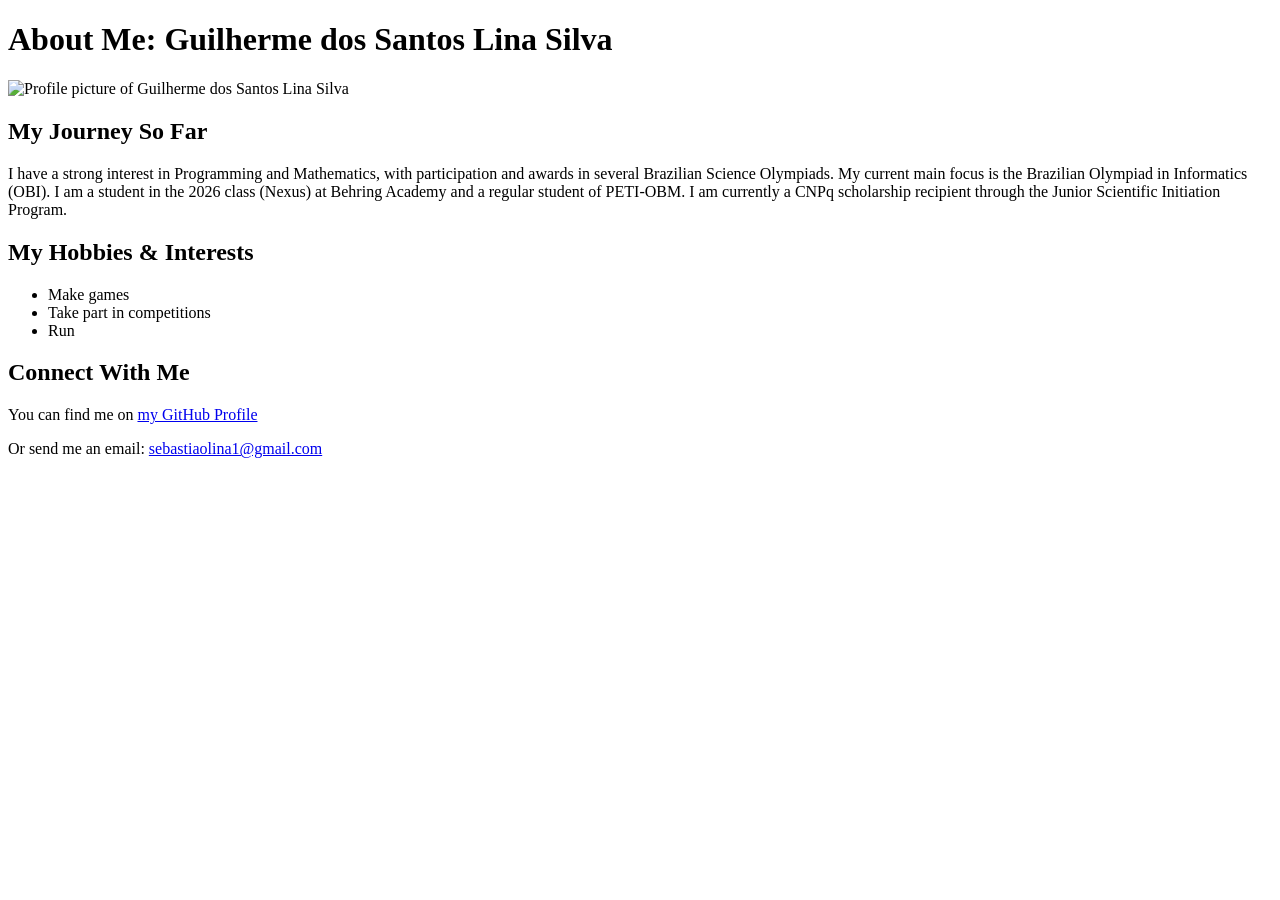
==== index.html @ 26496857 "Add files via upload" ====
<!DOCTYPE html>
<html lang="pt-BR">
<head>
    <meta charset="UTF-8">
    <title>About Me - Guilherme dos Santos Lina Silva</title>
</head>
<body>
    <h1>About Me: Guilherme dos Santos Lina Silva</h1>

    <img src="https://github.com/sebastiaolina1.png" alt="Profile picture of Guilherme dos Santos Lina Silva" width="150">

    <h2>My Journey So Far</h2>
    <p>I have a strong interest in Programming and Mathematics, with participation and awards in several Brazilian Science Olympiads. My current main focus is the Brazilian Olympiad in Informatics (OBI). I am a student in the 2026 class (Nexus) at Behring Academy and a regular student of PETI-OBM. I am currently a CNPq scholarship recipient through the Junior Scientific Initiation Program.</p>

    <h2>My Hobbies & Interests</h2>
    <ul>
        <li>Make games</li>
        <li>Take part in competitions</li>
        <li>Run</li>
    </ul>

    <h2>Connect With Me</h2>
    <p>
        You can find me on <a href="https://github.com/sebastiaolina1" target="_blank">my GitHub Profile</a>
    </p>
    <p>
        Or send me an email: <a href="mailto:sebastiaolina1@gmail.com">sebastiaolina1@gmail.com</a>
    </p>
</body>
</html>
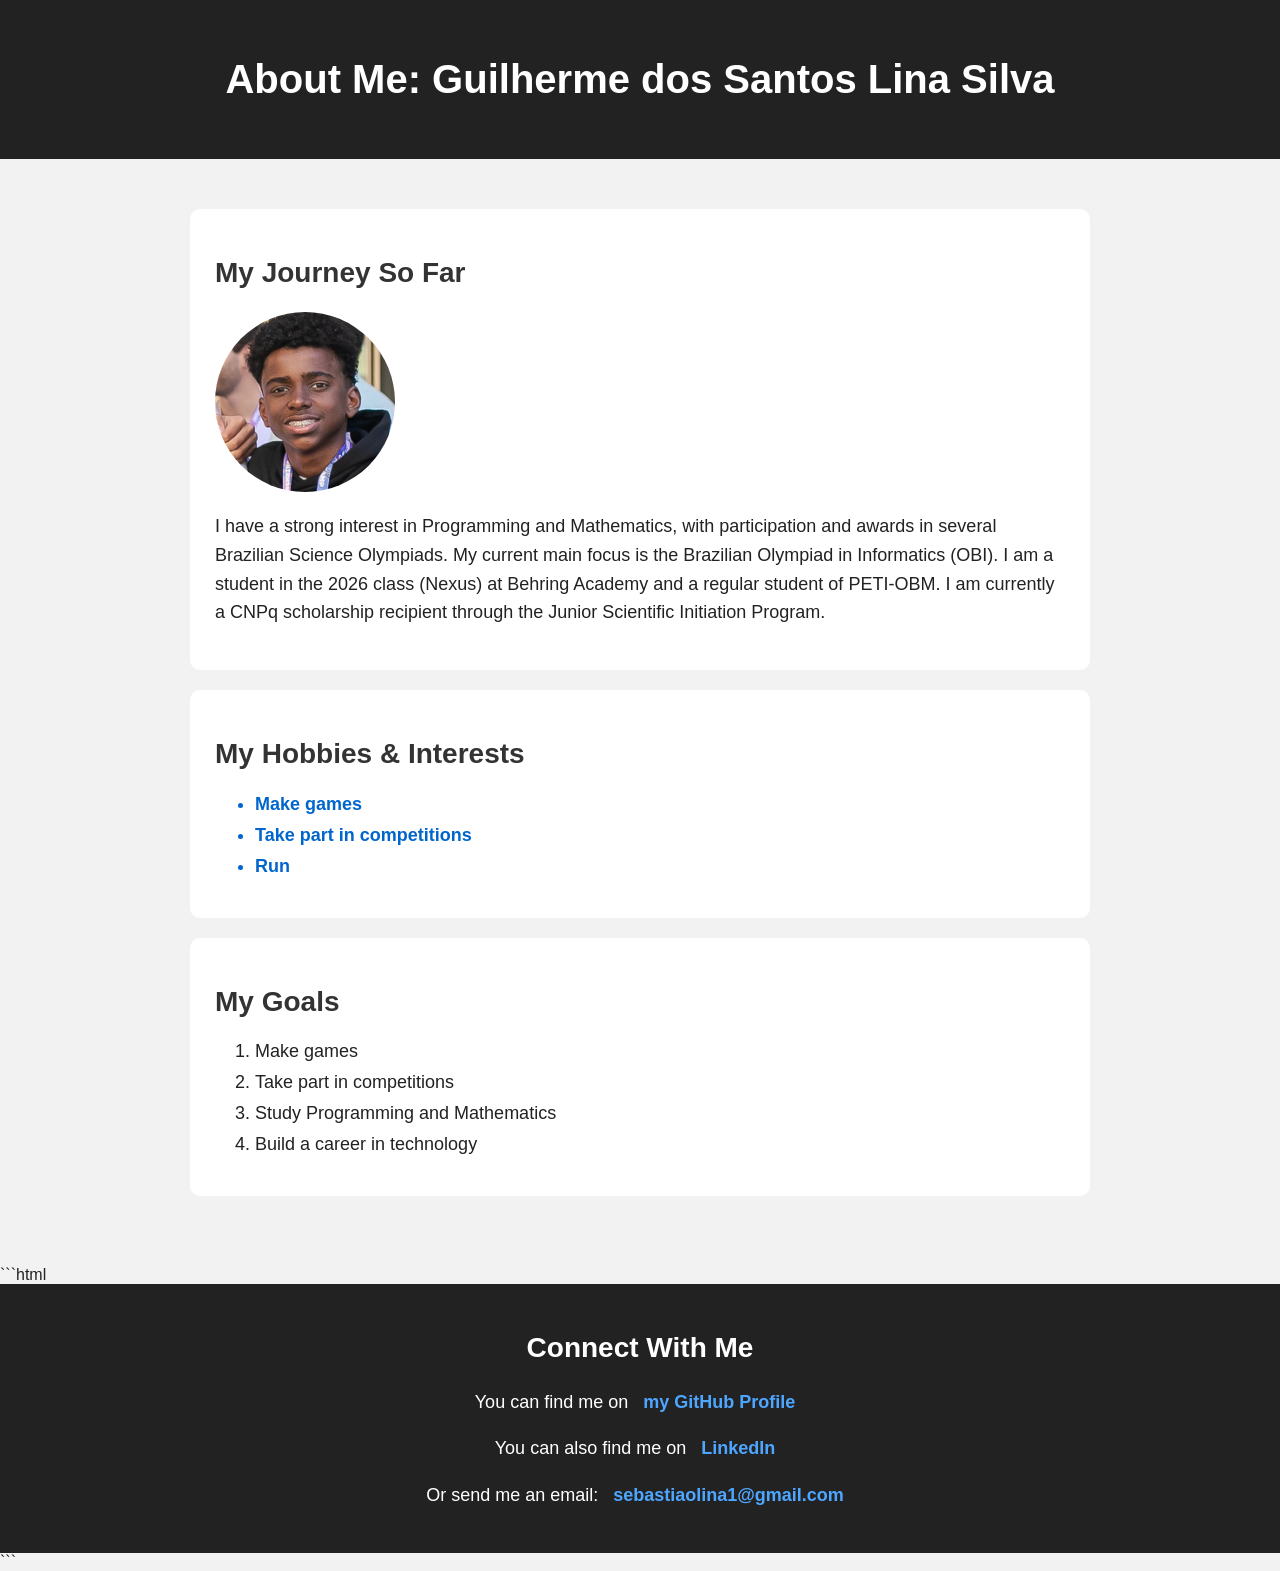
==== commit caf11381: "Add files via upload" ====
--- a/index.html
+++ b/index.html
@@ -1,30 +1,88 @@
 <!DOCTYPE html>
 <html lang="pt-BR">
+
 <head>
+    <link rel="stylesheet" href="styles.css">
     <meta charset="UTF-8">
     <title>About Me - Guilherme dos Santos Lina Silva</title>
 </head>
+
 <body>
-    <h1>About Me: Guilherme dos Santos Lina Silva</h1>
 
-    <img src="https://github.com/sebastiaolina1.png" alt="Profile picture of Guilherme dos Santos Lina Silva" width="150">
+    <header>
+        <h1 id="page-title">About Me: Guilherme dos Santos Lina Silva</h1>
+    </header>
 
-    <h2>My Journey So Far</h2>
-    <p>I have a strong interest in Programming and Mathematics, with participation and awards in several Brazilian Science Olympiads. My current main focus is the Brazilian Olympiad in Informatics (OBI). I am a student in the 2026 class (Nexus) at Behring Academy and a regular student of PETI-OBM. I am currently a CNPq scholarship recipient through the Junior Scientific Initiation Program.</p>
+    <main>
 
-    <h2>My Hobbies & Interests</h2>
-    <ul>
-        <li>Make games</li>
-        <li>Take part in competitions</li>
-        <li>Run</li>
-    </ul>
+        <section>
+            <h2>My Journey So Far</h2>
+
+            <img src="images/profile.jpg" alt="Profile picture of Guilherme dos Santos Lina Silva">
+
+            <p>
+                I have a strong interest in Programming and Mathematics, with
+                participation and awards in several Brazilian Science Olympiads.
+                My current main focus is the Brazilian Olympiad in Informatics
+                (OBI). I am a student in the 2026 class (Nexus) at Behring
+                Academy and a regular student of PETI-OBM. I am currently a
+                CNPq scholarship recipient through the Junior Scientific
+                Initiation Program.
+            </p>
+        </section>
+
+        <section>
+            <h2>My Hobbies & Interests</h2>
+
+            <ul>
+                <li class="hobby">Make games</li>
+                <li class="hobby">Take part in competitions</li>
+                <li class="hobby">Run</li>
+            </ul>
+        </section>
+
+        <section>
+            <h2>My Goals</h2>
+
+            <ol>
+                <li>Make games</li>
+                <li>Take part in competitions</li>
+                <li>Study Programming and Mathematics</li>
+                <li>Build a career in technology</li>
+            </ol>
+        </section>
+
+    </main>
+
+    ```html
+<footer>
 
     <h2>Connect With Me</h2>
+
     <p>
-        You can find me on <a href="https://github.com/sebastiaolina1" target="_blank">my GitHub Profile</a>
+        You can find me on
+        <a href="https://github.com/sebastiaolina1" target="_blank">
+            my GitHub Profile
+        </a>
     </p>
+
     <p>
-        Or send me an email: <a href="mailto:sebastiaolina1@gmail.com">sebastiaolina1@gmail.com</a>
+        You can also find me on
+        <a href="https://www.linkedin.com/" target="_blank">
+            LinkedIn
+        </a>
     </p>
+
+    <p>
+        Or send me an email:
+        <a href="mailto:sebastiaolina1@gmail.com">
+            sebastiaolina1@gmail.com
+        </a>
+    </p>
+
+</footer>
+```
+
+
 </body>
-</html>
+</html>
--- a/styles.css
+++ b/styles.css
@@ -0,0 +1,82 @@
+body {
+    font-family: Arial, sans-serif;
+    background-color: #f2f2f2;
+    color: #222;
+    margin: 0;
+}
+
+header {
+    background-color: #222;
+    padding: 30px;
+    text-align: center;
+}
+
+#page-title {
+    color: white;
+    font-size: 40px;
+}
+
+main {
+    max-width: 900px;
+    margin: 30px auto;
+    padding: 20px;
+}
+
+section {
+    background-color: white;
+    padding: 25px;
+    margin-bottom: 20px;
+    border-radius: 10px;
+}
+
+h2 {
+    color: #333;
+    font-size: 28px;
+}
+
+p {
+    font-size: 18px;
+    line-height: 1.6;
+}
+
+img {
+    max-width: 100%;
+    width: 180px;
+    height: 180px;
+    object-fit: cover;
+    border-radius: 50%;
+    display: block;
+    margin-bottom: 20px;
+}
+
+li {
+    margin: 10px 0;
+    font-size: 18px;
+}
+
+.hobby {
+    color: #0066cc;
+    font-weight: bold;
+}
+
+footer {
+    background-color: #222;
+    color: white;
+    text-align: center;
+    padding: 25px;
+}
+
+footer h2 {
+    color: white;
+}
+
+footer a {
+    color: #4da6ff;
+    font-weight: bold;
+    text-decoration: none;
+    margin: 0 10px;
+}
+
+footer a:hover {
+    text-decoration: underline;
+}
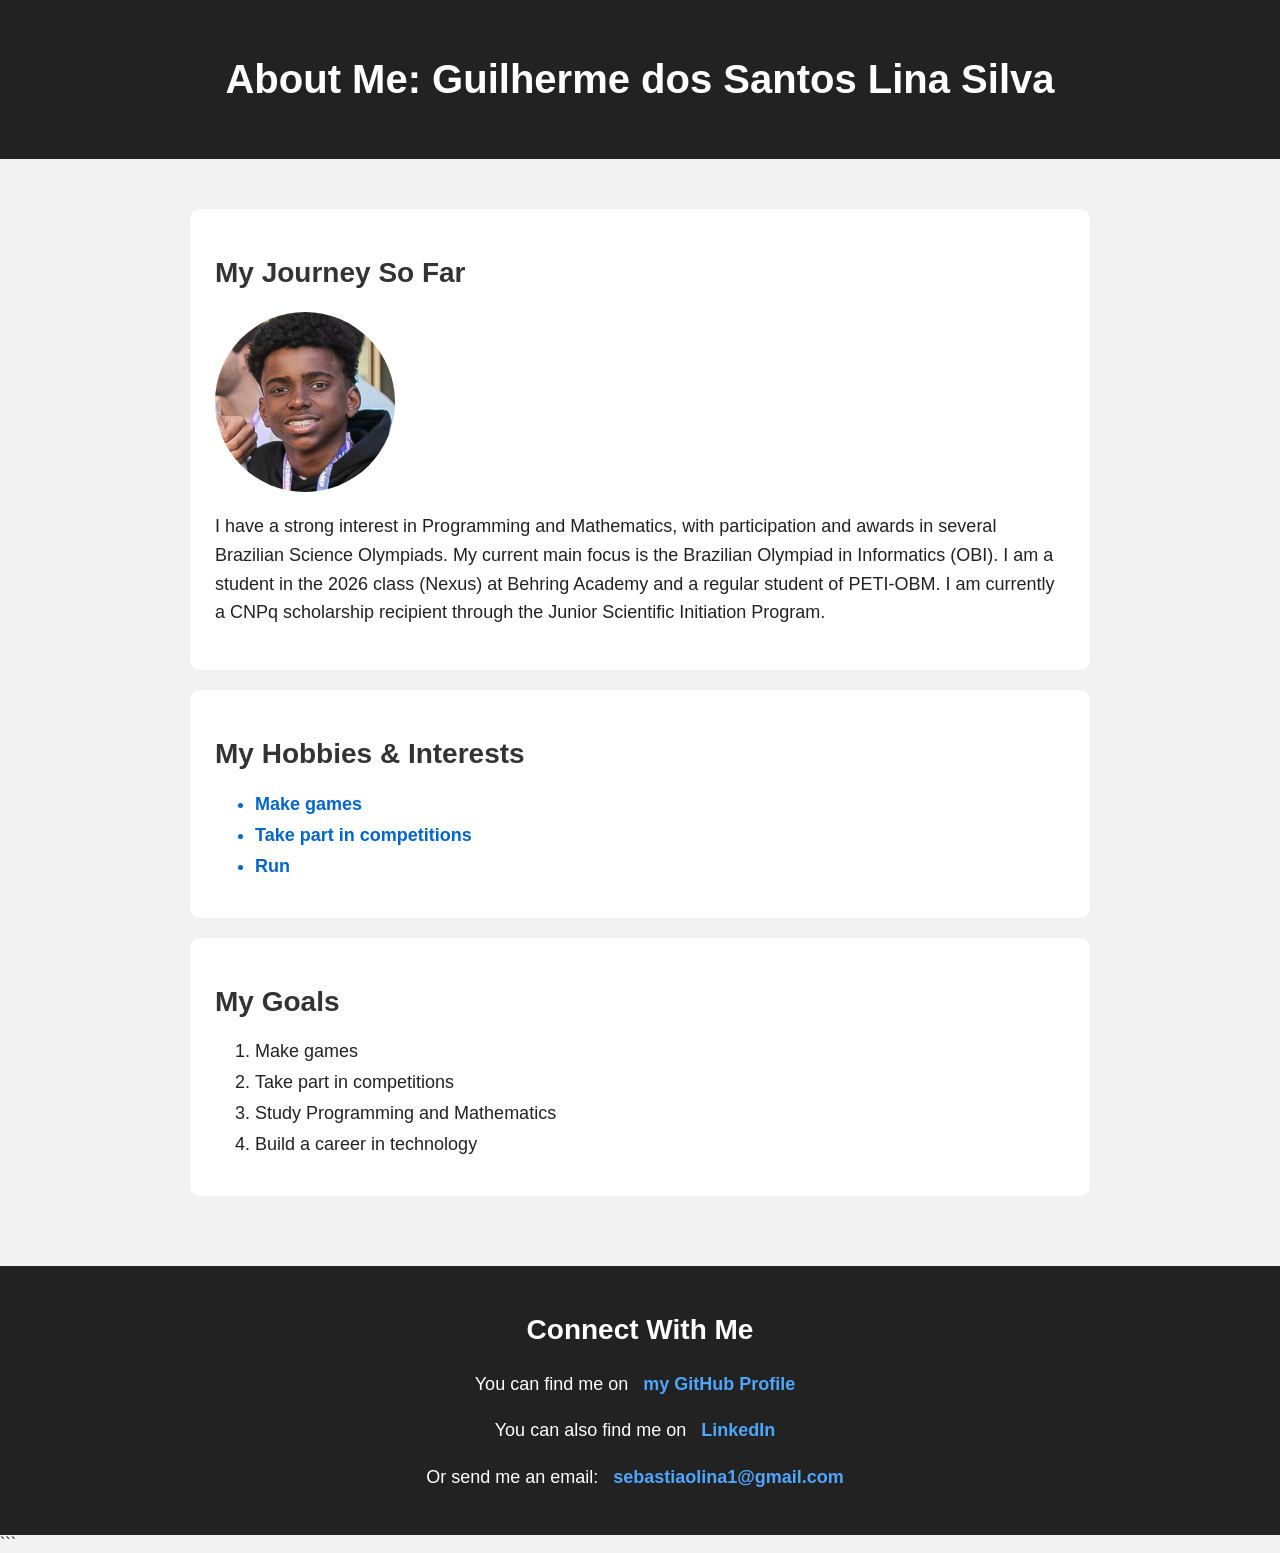
==== commit a44d886e: "Add files via upload" ====
--- a/index.html
+++ b/index.html
@@ -54,7 +54,6 @@
 
     </main>
 
-    ```html
 <footer>
 
     <h2>Connect With Me</h2>
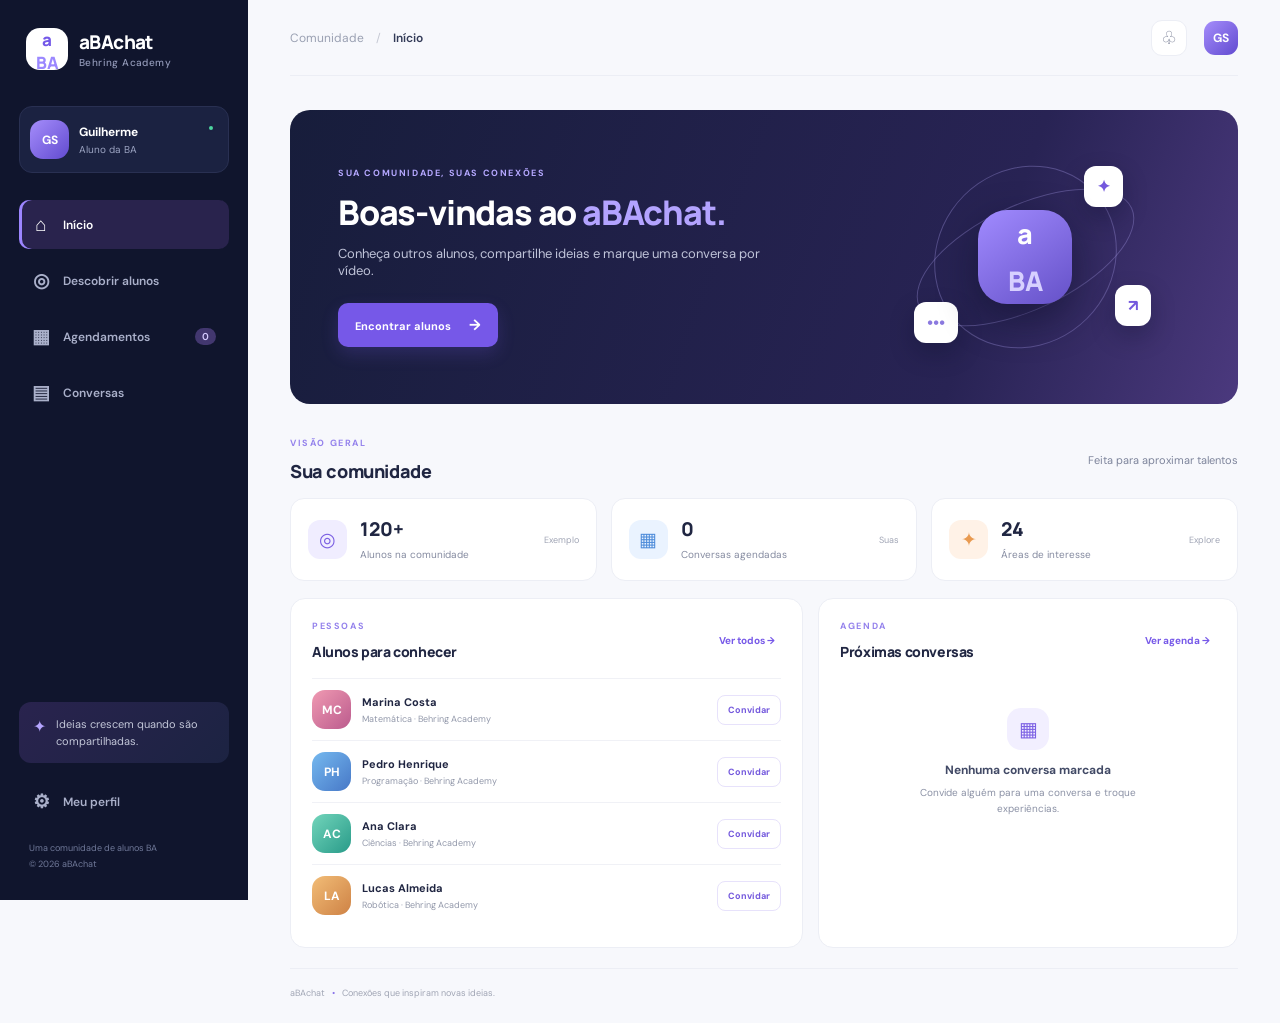
==== commit 9dcfdc81: "Add files via upload" ====
--- a/index.html
+++ b/index.html
@@ -1,87 +1,589 @@
+
 <!DOCTYPE html>
 <html lang="pt-BR">
-
 <head>
-    <link rel="stylesheet" href="styles.css">
     <meta charset="UTF-8">
-    <title>About Me - Guilherme dos Santos Lina Silva</title>
+    <meta name="viewport" content="width=device-width, initial-scale=1.0">
+    <meta name="theme-color" content="#10152d">
+
+    <title>aBAchat | Behring Academy</title>
+
+    <link rel="stylesheet" href="style.css">
 </head>
 
 <body>
 
-    <header>
-        <h1 id="page-title">About Me: Guilherme dos Santos Lina Silva</h1>
-    </header>
-
-    <main>
-
-        <section>
-            <h2>My Journey So Far</h2>
-
-            <img src="images/profile.jpg" alt="Profile picture of Guilherme dos Santos Lina Silva">
-
-            <p>
-                I have a strong interest in Programming and Mathematics, with
-                participation and awards in several Brazilian Science Olympiads.
-                My current main focus is the Brazilian Olympiad in Informatics
-                (OBI). I am a student in the 2026 class (Nexus) at Behring
-                Academy and a regular student of PETI-OBM. I am currently a
-                CNPq scholarship recipient through the Junior Scientific
-                Initiation Program.
-            </p>
+<div class="app-shell">
+
+    <!-- MENU LATERAL -->
+    <aside class="sidebar">
+
+        <a class="brand" href="#">
+            <div class="brand-mark">a<span>BA</span></div>
+
+            <div class="brand-name">
+                aBAchat
+                <small>Behring Academy</small>
+            </div>
+        </a>
+
+        <div class="profile-mini">
+            <div class="avatar avatar-you">GS</div>
+
+            <div>
+                <strong id="sideName">Guilherme</strong>
+                <small>Aluno da BA</small>
+            </div>
+
+            <span class="online-dot"></span>
+        </div>
+
+        <nav>
+
+            <button class="nav-link active" data-page="home">
+                <span>⌂</span>
+                Início
+            </button>
+
+            <button class="nav-link" data-page="discover">
+                <span>◎</span>
+                Descobrir alunos
+            </button>
+
+            <button class="nav-link" data-page="schedule">
+                <span>▦</span>
+                Agendamentos
+                <i id="scheduleCount">0</i>
+            </button>
+
+            <button class="nav-link" data-page="messages">
+                <span>▤</span>
+                Conversas
+            </button>
+
+        </nav>
+
+        <div class="sidebar-bottom">
+
+            <div class="sidebar-note">
+                <span>✦</span>
+                <p>
+                    Ideias crescem quando são compartilhadas.
+                </p>
+            </div>
+
+            <button class="nav-link" data-page="profile">
+                <span>⚙</span>
+                Meu perfil
+            </button>
+
+        </div>
+
+        <div class="sidebar-footer">
+            Uma comunidade de alunos BA<br>
+            © 2026 aBAchat
+        </div>
+
+    </aside>
+
+
+    <!-- CONTEÚDO PRINCIPAL -->
+    <main class="main">
+
+        <header class="topbar">
+
+            <div class="mobile-brand">
+                a<span>BA</span>chat
+            </div>
+
+            <div class="crumb">
+                Comunidade <span>/</span>
+                <b id="pageTitle">Início</b>
+            </div>
+
+            <div class="top-actions">
+
+                <button class="icon-btn" id="notificationsBtn">
+                    ♧
+                </button>
+
+                <div class="avatar avatar-you small-avatar">
+                    GS
+                </div>
+
+            </div>
+
+        </header>
+
+
+        <!-- INÍCIO -->
+        <section class="page active" id="page-home">
+
+            <div class="welcome">
+
+                <div>
+
+                    <div class="eyebrow">
+                        SUA COMUNIDADE, SUAS CONEXÕES
+                    </div>
+
+                    <h1>
+                        Boas-vindas ao
+                        <span>aBAchat.</span>
+                    </h1>
+
+                    <p>
+                        Conheça outros alunos, compartilhe ideias
+                        e marque uma conversa por vídeo.
+                    </p>
+
+                    <button class="primary-btn" data-go="discover">
+                        Encontrar alunos <span>→</span>
+                    </button>
+
+                </div>
+
+                <div class="welcome-art">
+
+                    <div class="orbit orbit-one"></div>
+                    <div class="orbit orbit-two"></div>
+
+                    <div class="art-center">
+                        a<span>BA</span>
+                    </div>
+
+                    <div class="bubble bubble-one">✦</div>
+                    <div class="bubble bubble-two">•••</div>
+                    <div class="bubble bubble-three">↗</div>
+
+                </div>
+
+            </div>
+
+
+            <div class="section-heading">
+
+                <div>
+                    <div class="eyebrow">VISÃO GERAL</div>
+                    <h2>Sua comunidade</h2>
+                </div>
+
+                <span class="muted">
+                    Feita para aproximar talentos
+                </span>
+
+            </div>
+
+
+            <div class="stats-grid">
+
+                <article class="stat-card">
+
+                    <div class="stat-icon purple">◎</div>
+
+                    <div>
+                        <strong>120+</strong>
+                        <span>Alunos na comunidade</span>
+                    </div>
+
+                    <small>Exemplo</small>
+
+                </article>
+
+
+                <article class="stat-card">
+
+                    <div class="stat-icon blue">▦</div>
+
+                    <div>
+                        <strong id="homeMeetings">0</strong>
+                        <span>Conversas agendadas</span>
+                    </div>
+
+                    <small>Suas</small>
+
+                </article>
+
+
+                <article class="stat-card">
+
+                    <div class="stat-icon orange">✦</div>
+
+                    <div>
+                        <strong>24</strong>
+                        <span>Áreas de interesse</span>
+                    </div>
+
+                    <small>Explore</small>
+
+                </article>
+
+            </div>
+
+
+            <div class="content-grid">
+
+                <section class="panel">
+
+                    <div class="panel-head">
+
+                        <div>
+                            <div class="eyebrow">PESSOAS</div>
+                            <h3>Alunos para conhecer</h3>
+                        </div>
+
+                        <button class="text-btn" data-go="discover">
+                            Ver todos →
+                        </button>
+
+                    </div>
+
+                    <div id="suggestedUsers" class="user-list"></div>
+
+                </section>
+
+
+                <section class="panel upcoming">
+
+                    <div class="panel-head">
+
+                        <div>
+                            <div class="eyebrow">AGENDA</div>
+                            <h3>Próximas conversas</h3>
+                        </div>
+
+                        <button class="text-btn" data-go="schedule">
+                            Ver agenda →
+                        </button>
+
+                    </div>
+
+                    <div id="homeSchedule" class="empty-state">
+
+                        <div class="empty-icon">▦</div>
+
+                        <strong>
+                            Nenhuma conversa marcada
+                        </strong>
+
+                        <p>
+                            Convide alguém para uma conversa
+                            e troque experiências.
+                        </p>
+
+                    </div>
+
+                </section>
+
+            </div>
+
         </section>
 
-        <section>
-            <h2>My Hobbies & Interests</h2>
-
-            <ul>
-                <li class="hobby">Make games</li>
-                <li class="hobby">Take part in competitions</li>
-                <li class="hobby">Run</li>
-            </ul>
+
+        <!-- DESCOBRIR ALUNOS -->
+        <section class="page" id="page-discover">
+
+            <div class="page-intro">
+
+                <div class="eyebrow">
+                    AMPLIE SEU CÍRCULO
+                </div>
+
+                <h1>Descobrir alunos</h1>
+
+                <p>
+                    Encontre pessoas da Behring Academy
+                    com interesses parecidos com os seus.
+                </p>
+
+            </div>
+
+
+            <div class="search-row">
+
+                <label class="search-box">
+
+                    <span>⌕</span>
+
+                    <input
+                        id="searchInput"
+                        placeholder="Buscar por nome, área ou interesse..."
+                    >
+
+                </label>
+
+
+                <select id="interestFilter">
+
+                    <option value="">Todas as áreas</option>
+
+                    <option>Programação</option>
+                    <option>Matemática</option>
+                    <option>Robótica</option>
+                    <option>Ciências</option>
+                    <option>Empreendedorismo</option>
+
+                </select>
+
+            </div>
+
+
+            <div id="allUsers" class="people-grid"></div>
+
         </section>
 
-        <section>
-            <h2>My Goals</h2>
-
-            <ol>
-                <li>Make games</li>
-                <li>Take part in competitions</li>
-                <li>Study Programming and Mathematics</li>
-                <li>Build a career in technology</li>
-            </ol>
+
+        <!-- AGENDAMENTOS -->
+        <section class="page" id="page-schedule">
+
+            <div class="page-intro">
+
+                <div class="eyebrow">
+                    SEUS ENCONTROS
+                </div>
+
+                <h1>Agendamentos</h1>
+
+                <p>
+                    Organize suas conversas com outros alunos.
+                </p>
+
+            </div>
+
+            <div id="scheduleList" class="schedule-list"></div>
+
         </section>
 
+
+        <!-- CONVERSAS -->
+        <section class="page" id="page-messages">
+
+            <div class="page-intro">
+
+                <div class="eyebrow">
+                    TROQUE IDEIAS
+                </div>
+
+                <h1>Conversas</h1>
+
+                <p>
+                    Suas conexões começam com uma boa conversa.
+                </p>
+
+            </div>
+
+
+            <div class="panel message-panel">
+
+                <div class="empty-state">
+
+                    <div class="empty-icon">✉</div>
+
+                    <strong>
+                        Suas conversas aparecerão aqui
+                    </strong>
+
+                    <p>
+                        Visite Descobrir alunos e convide
+                        alguém para conversar.
+                    </p>
+
+                    <button class="primary-btn" data-go="discover">
+                        Encontrar alguém
+                    </button>
+
+                </div>
+
+            </div>
+
+        </section>
+
+
+        <!-- PERFIL -->
+        <section class="page" id="page-profile">
+
+            <div class="page-intro">
+
+                <div class="eyebrow">
+                    SUA IDENTIDADE NA COMUNIDADE
+                </div>
+
+                <h1>Meu perfil</h1>
+
+                <p>
+                    Conte um pouco sobre você para que
+                    outros alunos possam te conhecer.
+                </p>
+
+            </div>
+
+
+            <form class="panel profile-form" id="profileForm">
+
+                <label>
+                    Nome de exibição
+
+                    <input
+                        id="profileName"
+                        value="Guilherme"
+                        maxlength="40"
+                        required
+                    >
+                </label>
+
+
+                <label>
+                    Apresentação
+
+                    <textarea
+                        id="profileBio"
+                        rows="3"
+                        maxlength="180"
+                        placeholder="O que você gosta de estudar?"
+                    ></textarea>
+
+                </label>
+
+
+                <label>
+                    Principal interesse
+
+                    <select id="profileInterest">
+
+                        <option>Programação</option>
+                        <option>Matemática</option>
+                        <option>Robótica</option>
+                        <option>Ciências</option>
+                        <option>Empreendedorismo</option>
+
+                    </select>
+
+                </label>
+
+
+                <button class="primary-btn" type="submit">
+                    Salvar perfil
+                </button>
+
+                <p class="form-hint">
+                    Demonstração: os dados ficam salvos
+                    apenas neste navegador.
+                </p>
+
+            </form>
+
+        </section>
+
+
+        <footer class="main-footer">
+
+            aBAchat
+            <span>•</span>
+            Conexões que inspiram novas ideias.
+
+        </footer>
+
     </main>
 
-<footer>
-
-    <h2>Connect With Me</h2>
-
-    <p>
-        You can find me on
-        <a href="https://github.com/sebastiaolina1" target="_blank">
-            my GitHub Profile
-        </a>
-    </p>
-
-    <p>
-        You can also find me on
-        <a href="https://www.linkedin.com/" target="_blank">
-            LinkedIn
-        </a>
-    </p>
-
-    <p>
-        Or send me an email:
-        <a href="mailto:sebastiaolina1@gmail.com">
-            sebastiaolina1@gmail.com
-        </a>
-    </p>
-
-</footer>
-```
-
+</div>
+
+
+<!-- MODAL DE AGENDAMENTO -->
+<div class="modal-backdrop" id="modalBackdrop">
+
+    <div class="modal" role="dialog" aria-modal="true">
+
+        <button class="modal-close" id="closeModal">
+            ×
+        </button>
+
+        <div class="eyebrow">
+            MARQUE UM ENCONTRO
+        </div>
+
+        <h2 id="modalTitle">
+            Agendar conversa
+        </h2>
+
+        <p id="modalDescription" class="muted">
+            Escolha um horário para conversar com este aluno.
+        </p>
+
+
+        <form id="bookingForm">
+
+            <input type="hidden" id="bookingUser">
+
+
+            <label>
+                Data
+
+                <input
+                    type="date"
+                    id="bookingDate"
+                    required
+                >
+            </label>
+
+
+            <label>
+                Horário
+
+                <input
+                    type="time"
+                    id="bookingTime"
+                    required
+                >
+            </label>
+
+
+            <label>
+                Assunto
+
+                <select id="bookingTopic">
+
+                    <option>
+                        Conhecer e trocar experiências
+                    </option>
+
+                    <option>
+                        Programação e OBI
+                    </option>
+
+                    <option>
+                        Matemática e olimpíadas
+                    </option>
+
+                    <option>
+                        Projetos e tecnologia
+                    </option>
+
+                    <option>
+                        Outro assunto
+                    </option>
+
+                </select>
+
+            </label>
+
+
+            <button class="primary-btn full-btn" type="submit">
+                Confirmar agendamento
+            </button>
+
+        </form>
+
+    </div>
+
+</div>
+
+
+<!-- NOTIFICAÇÕES -->
+<div class="toast" id="toast"></div>
+
+
+<!-- JAVASCRIPT -->
+<script src="app.js"></script>
 
 </body>
-</html>+</html>
--- a/style.css
+++ b/style.css
@@ -0,0 +1,1125 @@
+
+@import url('https://fonts.googleapis.com/css2?family=DM+Sans:wght@400;500;600;700&family=Manrope:wght@400;500;600;700;800&display=swap');
+
+:root {
+    --navy: #10152d;
+    --ink: #202642;
+    --muted: #7d849b;
+    --purple: #7658e8;
+    --purple2: #947cf4;
+    --line: #eceef5;
+    --bg: #f7f8fc;
+}
+
+* {
+    box-sizing: border-box;
+}
+
+body {
+    margin: 0;
+    background: var(--bg);
+    color: var(--ink);
+    font-family: 'DM Sans', sans-serif;
+}
+
+button, input, select, textarea {
+    font-family: inherit;
+}
+
+button {
+    cursor: pointer;
+}
+
+.app-shell {
+    min-height: 100vh;
+}
+
+/* SIDEBAR */
+
+.sidebar {
+    width: 248px;
+    background: var(--navy);
+    color: #fff;
+    position: fixed;
+    inset: 0 auto 0 0;
+    padding: 28px 19px;
+    display: flex;
+    flex-direction: column;
+    z-index: 5;
+}
+
+.brand {
+    display: flex;
+    align-items: center;
+    gap: 11px;
+    text-decoration: none;
+    color: #fff;
+    margin: 0 0 36px 7px;
+}
+
+.brand-mark {
+    width: 42px;
+    height: 42px;
+    border-radius: 14px;
+    background: #fff;
+    color: #7459e8;
+    display: grid;
+    place-items: center;
+    font: 800 17px Manrope;
+}
+
+.brand-mark span,
+.mobile-brand span {
+    color: #9b88ff;
+}
+
+.brand-name {
+    font: 800 19px Manrope;
+    letter-spacing: -.6px;
+}
+
+.brand-name small {
+    display: block;
+    color: #9299b8;
+    font: 500 10px 'DM Sans';
+    letter-spacing: .4px;
+    margin-top: 1px;
+}
+
+/* PERFIL */
+
+.profile-mini {
+    display: flex;
+    align-items: center;
+    gap: 10px;
+    padding: 13px 10px;
+    background: #1b2241;
+    border: 1px solid #293052;
+    border-radius: 13px;
+    margin-bottom: 27px;
+    position: relative;
+}
+
+.profile-mini strong {
+    display: block;
+    font-size: 12px;
+}
+
+.profile-mini small {
+    display: block;
+    color: #9ca4c2;
+    font-size: 10px;
+    margin-top: 3px;
+}
+
+.avatar {
+    width: 39px;
+    height: 39px;
+    border-radius: 13px;
+    display: grid;
+    place-items: center;
+    color: #fff;
+    font-weight: 700;
+    font-size: 12px;
+    background: linear-gradient(135deg, #8a6df0, #4d3ba8);
+    flex-shrink: 0;
+}
+
+.avatar-you {
+    background: linear-gradient(135deg, #a58dfb, #624bd0);
+}
+
+.online-dot {
+    width: 8px;
+    height: 8px;
+    border-radius: 50%;
+    background: #4dd6a0;
+    position: absolute;
+    right: 13px;
+    top: 17px;
+    border: 2px solid #1b2241;
+}
+
+/* NAVEGAÇÃO */
+
+nav {
+    display: grid;
+    gap: 7px;
+}
+
+.nav-link {
+    border: 0;
+    background: transparent;
+    color: #aab0ca;
+    text-align: left;
+    padding: 12px 13px;
+    border-radius: 10px;
+    font: 600 12px 'DM Sans';
+    display: flex;
+    align-items: center;
+    gap: 13px;
+    width: 100%;
+}
+
+.nav-link span {
+    font-size: 19px;
+    width: 18px;
+    text-align: center;
+}
+
+.nav-link:hover,
+.nav-link.active {
+    background: #29234d;
+    color: #fff;
+}
+
+.nav-link.active {
+    box-shadow: inset 3px 0 #9c85ff;
+}
+
+.nav-link i {
+    font-style: normal;
+    margin-left: auto;
+    background: #42376f;
+    color: #d6ccff;
+    border-radius: 20px;
+    padding: 2px 7px;
+    font-size: 10px;
+}
+
+.sidebar-bottom {
+    margin-top: auto;
+}
+
+.sidebar-note {
+    background: linear-gradient(135deg, #29234e, #1c2342);
+    padding: 14px;
+    border-radius: 12px;
+    margin-bottom: 14px;
+    display: flex;
+    gap: 10px;
+    align-items: flex-start;
+}
+
+.sidebar-note span {
+    color: #b5a5ff;
+}
+
+.sidebar-note p {
+    font-size: 11px;
+    line-height: 1.5;
+    color: #c2c6d8;
+    margin: 0;
+}
+
+.sidebar-footer {
+    font-size: 9px;
+    line-height: 1.7;
+    color: #707999;
+    padding: 15px 10px 0;
+}
+
+/* ÁREA PRINCIPAL */
+
+.main {
+    margin-left: 248px;
+    min-height: 100vh;
+    padding: 0 42px;
+    max-width: 1700px;
+}
+
+.topbar {
+    height: 76px;
+    border-bottom: 1px solid var(--line);
+    display: flex;
+    align-items: center;
+    justify-content: space-between;
+}
+
+.crumb {
+    font-size: 12px;
+    color: #9aa0b2;
+}
+
+.crumb span {
+    padding: 0 9px;
+    color: #c5c8d3;
+}
+
+.crumb b {
+    color: #333b58;
+    font-weight: 600;
+}
+
+.top-actions {
+    display: flex;
+    align-items: center;
+    gap: 17px;
+}
+
+.icon-btn {
+    border: 1px solid var(--line);
+    background: #fff;
+    border-radius: 11px;
+    width: 36px;
+    height: 36px;
+    color: #7b8197;
+    font-size: 18px;
+}
+
+.small-avatar {
+    width: 34px;
+    height: 34px;
+    border-radius: 11px;
+}
+
+.mobile-brand {
+    display: none;
+}
+
+/* TELAS */
+
+.page {
+    display: none;
+    padding: 34px 0 20px;
+}
+
+.page.active {
+    display: block;
+}
+
+/* BOAS-VINDAS */
+
+.welcome {
+    min-height: 280px;
+    background: linear-gradient(110deg, #171d3b, #282354 72%, #4b397e);
+    border-radius: 20px;
+    padding: 42px 48px;
+    color: white;
+    display: flex;
+    align-items: center;
+    justify-content: space-between;
+    overflow: hidden;
+    position: relative;
+}
+
+.eyebrow {
+    font-size: 9px;
+    letter-spacing: 1.6px;
+    font-weight: 700;
+    color: #9482ec;
+    margin-bottom: 10px;
+}
+
+.welcome .eyebrow {
+    color: #b5a8ff;
+}
+
+.welcome h1 {
+    font: 800 34px Manrope;
+    letter-spacing: -1.2px;
+    margin: 0 0 10px;
+}
+
+.welcome h1 span {
+    color: #b3a3ff;
+}
+
+.welcome p {
+    color: #c0c4d9;
+    font-size: 13px;
+    margin: 0 0 24px;
+    max-width: 430px;
+}
+
+/* BOTÕES */
+
+.primary-btn {
+    background: var(--purple);
+    border: 0;
+    border-radius: 10px;
+    color: #fff;
+    padding: 12px 17px;
+    font: 700 11px 'DM Sans';
+    box-shadow: 0 7px 17px #7658e833;
+    transition: .2s;
+}
+
+.primary-btn:hover {
+    background: #6346d6;
+    transform: translateY(-1px);
+}
+
+.primary-btn span {
+    margin-left: 15px;
+    font-size: 15px;
+}
+
+/* ELEMENTOS DECORATIVOS */
+
+.welcome-art {
+    width: 260px;
+    height: 210px;
+    position: relative;
+    margin-right: 35px;
+    display: grid;
+    place-items: center;
+}
+
+.orbit {
+    position: absolute;
+    border: 1px solid #aaa0ed55;
+    border-radius: 50%;
+    transform: rotate(-25deg);
+}
+
+.orbit-one {
+    width: 235px;
+    height: 105px;
+}
+
+.orbit-two {
+    width: 175px;
+    height: 190px;
+    transform: rotate(45deg);
+}
+
+.art-center {
+    width: 94px;
+    height: 94px;
+    border-radius: 29px;
+    background: linear-gradient(145deg, #a18bff, #6551c8);
+    display: grid;
+    place-items: center;
+    font: 800 27px Manrope;
+    box-shadow: 0 15px 40px #080b2377;
+    z-index: 1;
+}
+
+.art-center span {
+    color: #d7d0ff;
+}
+
+.bubble {
+    position: absolute;
+    background: #fff;
+    color: #7458dd;
+    border-radius: 12px;
+    padding: 10px 13px;
+    box-shadow: 0 10px 25px #080b2344;
+    font-weight: 800;
+}
+
+.bubble-one {
+    top: 14px;
+    right: 32px;
+}
+
+.bubble-two {
+    bottom: 19px;
+    left: 19px;
+    color: #8b79df;
+}
+
+.bubble-three {
+    right: 4px;
+    bottom: 36px;
+}
+
+/* TÍTULOS */
+
+.section-heading,
+.panel-head {
+    display: flex;
+    align-items: center;
+    justify-content: space-between;
+}
+
+.section-heading {
+    margin: 33px 0 15px;
+}
+
+.section-heading h2,
+.panel-head h3 {
+    font: 800 18px Manrope;
+    margin: 0;
+    letter-spacing: -.4px;
+}
+
+.muted {
+    color: var(--muted);
+    font-size: 11px;
+}
+
+/* ESTATÍSTICAS */
+
+.stats-grid {
+    display: grid;
+    grid-template-columns: repeat(3, 1fr);
+    gap: 14px;
+}
+
+.stat-card {
+    background: #fff;
+    border: 1px solid var(--line);
+    border-radius: 14px;
+    padding: 17px;
+    display: flex;
+    align-items: center;
+    gap: 13px;
+    position: relative;
+}
+
+.stat-icon {
+    width: 39px;
+    height: 39px;
+    border-radius: 12px;
+    display: grid;
+    place-items: center;
+    font-size: 19px;
+}
+
+.purple {
+    background: #f0edff;
+    color: #795de2;
+}
+
+.blue {
+    background: #eaf3ff;
+    color: #4e8cda;
+}
+
+.orange {
+    background: #fff2e7;
+    color: #e99a50;
+}
+
+.stat-card strong {
+    font: 800 19px Manrope;
+    display: block;
+}
+
+.stat-card span {
+    font-size: 10px;
+    color: #858ba0;
+}
+
+.stat-card > small {
+    margin-left: auto;
+    color: #a0a5b5;
+    font-size: 9px;
+}
+
+/* PAINÉIS */
+
+.content-grid {
+    display: grid;
+    grid-template-columns: 1.1fr .9fr;
+    gap: 15px;
+    margin-top: 17px;
+}
+
+.panel {
+    background: #fff;
+    border: 1px solid var(--line);
+    border-radius: 15px;
+    padding: 21px;
+}
+
+.panel-head {
+    margin-bottom: 17px;
+}
+
+.panel-head h3 {
+    font-size: 14px;
+}
+
+.text-btn {
+    border: 0;
+    background: none;
+    color: #7658e8;
+    font: 700 10px 'DM Sans';
+}
+
+/* LISTA DE ALUNOS */
+
+.user-list {
+    display: grid;
+}
+
+.user-row {
+    display: flex;
+    align-items: center;
+    gap: 11px;
+    padding: 11px 0;
+    border-top: 1px solid #f0f1f6;
+}
+
+.user-info {
+    flex: 1;
+    min-width: 0;
+}
+
+.user-info strong {
+    display: block;
+    font-size: 11px;
+}
+
+.user-info small {
+    display: block;
+    color: #9298aa;
+    font-size: 9px;
+    margin-top: 4px;
+}
+
+.tag {
+    display: inline-block;
+    background: #f2efff;
+    color: #7658df;
+    border-radius: 5px;
+    padding: 4px 7px;
+    font-size: 9px;
+    margin-top: 5px;
+}
+
+.outline-btn {
+    border: 1px solid #e7e2fb;
+    background: #fff;
+    color: #7459dd;
+    border-radius: 8px;
+    padding: 8px 10px;
+    font: 700 9px 'DM Sans';
+}
+
+.outline-btn:hover {
+    background: #f6f3ff;
+}
+
+/* ESTADO VAZIO */
+
+.empty-state {
+    text-align: center;
+    padding: 30px 12px;
+    color: #8b91a5;
+}
+
+.empty-icon {
+    margin: 0 auto 12px;
+    width: 42px;
+    height: 42px;
+    border-radius: 14px;
+    background: #f2efff;
+    color: #7d62e4;
+    display: grid;
+    place-items: center;
+    font-size: 20px;
+}
+
+.empty-state strong {
+    display: block;
+    color: #424a66;
+    font-size: 12px;
+}
+
+.empty-state p {
+    font-size: 10px;
+    line-height: 1.6;
+    max-width: 240px;
+    margin: 7px auto 15px;
+}
+
+/* DESCOBRIR ALUNOS */
+
+.page-intro {
+    margin: 5px 0 25px;
+}
+
+.page-intro h1 {
+    font: 800 28px Manrope;
+    letter-spacing: -.8px;
+    margin: 0 0 7px;
+}
+
+.page-intro p {
+    font-size: 12px;
+    color: #858ba0;
+    margin: 0;
+}
+
+.search-row {
+    display: flex;
+    gap: 12px;
+    margin-bottom: 19px;
+}
+
+.search-box {
+    height: 43px;
+    display: flex;
+    align-items: center;
+    gap: 10px;
+    padding: 0 13px;
+    background: #fff;
+    border: 1px solid var(--line);
+    border-radius: 10px;
+    flex: 1;
+    color: #9da2b3;
+}
+
+.search-box span {
+    font-size: 21px;
+}
+
+.search-box input {
+    border: 0;
+    outline: 0;
+    width: 100%;
+    font: 11px 'DM Sans';
+    color: var(--ink);
+}
+
+.search-row select,
+.profile-form select {
+    border: 1px solid var(--line);
+    border-radius: 10px;
+    background: #fff;
+    padding: 0 12px;
+    color: #5d647c;
+    font-size: 11px;
+    min-width: 170px;
+}
+
+.people-grid {
+    display: grid;
+    grid-template-columns: repeat(3, 1fr);
+    gap: 14px;
+}
+
+.person-card {
+    background: #fff;
+    border: 1px solid var(--line);
+    border-radius: 14px;
+    padding: 18px;
+    min-width: 0;
+}
+
+.person-top {
+    display: flex;
+    align-items: center;
+    gap: 11px;
+    margin-bottom: 12px;
+}
+
+.person-top strong {
+    display: block;
+    font-size: 12px;
+}
+
+.person-top small {
+    display: block;
+    color: #9399aa;
+    font-size: 9px;
+    margin-top: 4px;
+}
+
+.person-card p {
+    font-size: 10px;
+    color: #7f869b;
+    line-height: 1.6;
+    min-height: 32px;
+}
+
+.person-card .outline-btn {
+    width: 100%;
+    margin-top: 13px;
+}
+
+/* AGENDAMENTOS */
+
+.schedule-list {
+    display: grid;
+    gap: 11px;
+}
+
+.schedule-item {
+    background: #fff;
+    border: 1px solid var(--line);
+    border-radius: 13px;
+    padding: 17px;
+    display: flex;
+    align-items: center;
+    gap: 14px;
+}
+
+.date-tile {
+    width: 48px;
+    height: 51px;
+    border-radius: 10px;
+    background: #f2efff;
+    color: #7357df;
+    display: grid;
+    place-items: center;
+    align-content: center;
+    flex-shrink: 0;
+}
+
+.date-tile b {
+    font: 800 17px Manrope;
+}
+
+.date-tile small {
+    font-size: 8px;
+    text-transform: uppercase;
+}
+
+.schedule-detail {
+    flex: 1;
+}
+
+.schedule-detail strong {
+    font-size: 12px;
+}
+
+.schedule-detail p {
+    font-size: 10px;
+    color: #8990a4;
+    margin: 4px 0;
+}
+
+.schedule-detail small {
+    font-size: 9px;
+    color: #9a9fb0;
+}
+
+/* CONVERSAS */
+
+.message-panel {
+    min-height: 290px;
+    display: grid;
+    place-items: center;
+}
+
+/* PERFIL */
+
+.profile-form {
+    max-width: 560px;
+    display: grid;
+    gap: 16px;
+}
+
+.profile-form label,
+.modal label {
+    display: grid;
+    gap: 7px;
+    font-size: 10px;
+    font-weight: 700;
+    color: #555d77;
+}
+
+.profile-form input,
+.profile-form textarea,
+.profile-form select,
+.modal input,
+.modal select {
+    width: 100%;
+    min-height: 40px;
+    border: 1px solid var(--line);
+    border-radius: 9px;
+    padding: 10px 12px;
+    outline: none;
+    font-size: 11px;
+    color: #414963;
+    background: #fff;
+}
+
+.profile-form textarea {
+    resize: vertical;
+}
+
+.profile-form select {
+    min-height: 40px;
+}
+
+.form-hint {
+    font-size: 9px;
+    color: #9ba1b1;
+    margin: 0;
+}
+
+/* RODAPÉ */
+
+.main-footer {
+    border-top: 1px solid var(--line);
+    padding: 18px 0 24px;
+    color: #a0a5b4;
+    font-size: 9px;
+}
+
+.main-footer span {
+    padding: 0 5px;
+    color: #8b75e9;
+}
+
+/* MODAL */
+
+.modal-backdrop {
+    position: fixed;
+    inset: 0;
+    background: #0e122b99;
+    z-index: 10;
+    display: none;
+    place-items: center;
+    padding: 18px;
+}
+
+.modal-backdrop.show {
+    display: grid;
+}
+
+.modal {
+    background: #fff;
+    border-radius: 17px;
+    padding: 27px;
+    width: min(100%, 410px);
+    position: relative;
+    box-shadow: 0 25px 80px #0d102b44;
+}
+
+.modal h2 {
+    font: 800 21px Manrope;
+    margin: 0 0 6px;
+}
+
+.modal > p {
+    margin: 0 0 20px;
+}
+
+.modal form {
+    display: grid;
+    gap: 13px;
+}
+
+.modal-close {
+    position: absolute;
+    right: 17px;
+    top: 13px;
+    border: 0;
+    background: none;
+    font-size: 25px;
+    color: #9298aa;
+}
+
+.full-btn {
+    width: 100%;
+    margin-top: 5px;
+}
+
+/* NOTIFICAÇÕES */
+
+.toast {
+    position: fixed;
+    bottom: 25px;
+    right: 25px;
+    background: #202642;
+    color: white;
+    padding: 13px 17px;
+    border-radius: 10px;
+    font-size: 11px;
+    box-shadow: 0 10px 30px #0002;
+    opacity: 0;
+    transform: translateY(10px);
+    transition: .25s;
+    pointer-events: none;
+    z-index: 20;
+}
+
+.toast.show {
+    opacity: 1;
+    transform: translateY(0);
+}
+
+/* RESPONSIVIDADE */
+
+@media(max-width:1050px) {
+
+    .main {
+        padding: 0 25px;
+    }
+
+    .people-grid {
+        grid-template-columns: repeat(2, 1fr);
+    }
+
+    .welcome {
+        padding: 35px;
+    }
+
+    .welcome-art {
+        margin-right: 0;
+        width: 220px;
+    }
+
+    .content-grid {
+        grid-template-columns: 1fr 1fr;
+    }
+
+}
+
+@media(max-width:760px) {
+
+    .sidebar {
+        width: 65px;
+        padding: 18px 9px;
+    }
+
+    .brand {
+        margin: 0 auto 30px;
+    }
+
+    .brand-mark {
+        width: 43px;
+    }
+
+    .brand-name,
+    .profile-mini > div:not(.avatar),
+    .online-dot {
+        display: none;
+    }
+
+    .profile-mini {
+        padding: 8px 3px;
+        justify-content: center;
+        background: transparent;
+        border: 0;
+    }
+
+    .profile-mini .avatar {
+        width: 39px;
+    }
+
+    .sidebar nav {
+        gap: 8px;
+    }
+
+    .nav-link {
+        height: 43px;
+        padding: 0;
+        justify-content: center;
+        font-size: 0;
+    }
+
+    .nav-link span {
+        font-size: 20px;
+    }
+
+    .sidebar-note,
+    .sidebar-footer {
+        display: none;
+    }
+
+    .sidebar-bottom {
+        margin-top: auto;
+    }
+
+    .sidebar-bottom .nav-link {
+        font-size: 0;
+    }
+
+    .main {
+        margin-left: 65px;
+        padding: 0 16px;
+    }
+
+    .topbar {
+        height: 62px;
+    }
+
+    .mobile-brand {
+        display: block;
+        font: 800 17px Manrope;
+        color: #202642;
+    }
+
+    .crumb {
+        display: none;
+    }
+
+    .welcome {
+        padding: 27px 22px;
+        min-height: 250px;
+    }
+
+    .welcome h1 {
+        font-size: 26px;
+        max-width: 260px;
+    }
+
+    .welcome p {
+        font-size: 11px;
+        max-width: 270px;
+    }
+
+    .welcome-art {
+        position: absolute;
+        right: -90px;
+        opacity: .45;
+    }
+
+    .section-heading {
+        margin-top: 25px;
+    }
+
+    .section-heading .muted {
+        display: none;
+    }
+
+    .stats-grid {
+        grid-template-columns: 1fr;
+        gap: 8px;
+    }
+
+    .stat-card {
+        padding: 12px;
+    }
+
+    .stat-card > small {
+        display: none;
+    }
+
+    .content-grid {
+        grid-template-columns: 1fr;
+    }
+
+    .people-grid {
+        grid-template-columns: 1fr;
+    }
+
+    .search-row {
+        flex-direction: column;
+    }
+
+    .search-row select {
+        height: 42px;
+    }
+
+    .page {
+        padding-top: 25px;
+    }
+
+    .page-intro h1 {
+        font-size: 24px;
+    }
+
+    .schedule-item {
+        padding: 12px;
+    }
+
+    .schedule-item .outline-btn {
+        font-size: 8px;
+        padding: 7px;
+    }
+
+    .panel {
+        padding: 16px;
+    }
+
+}
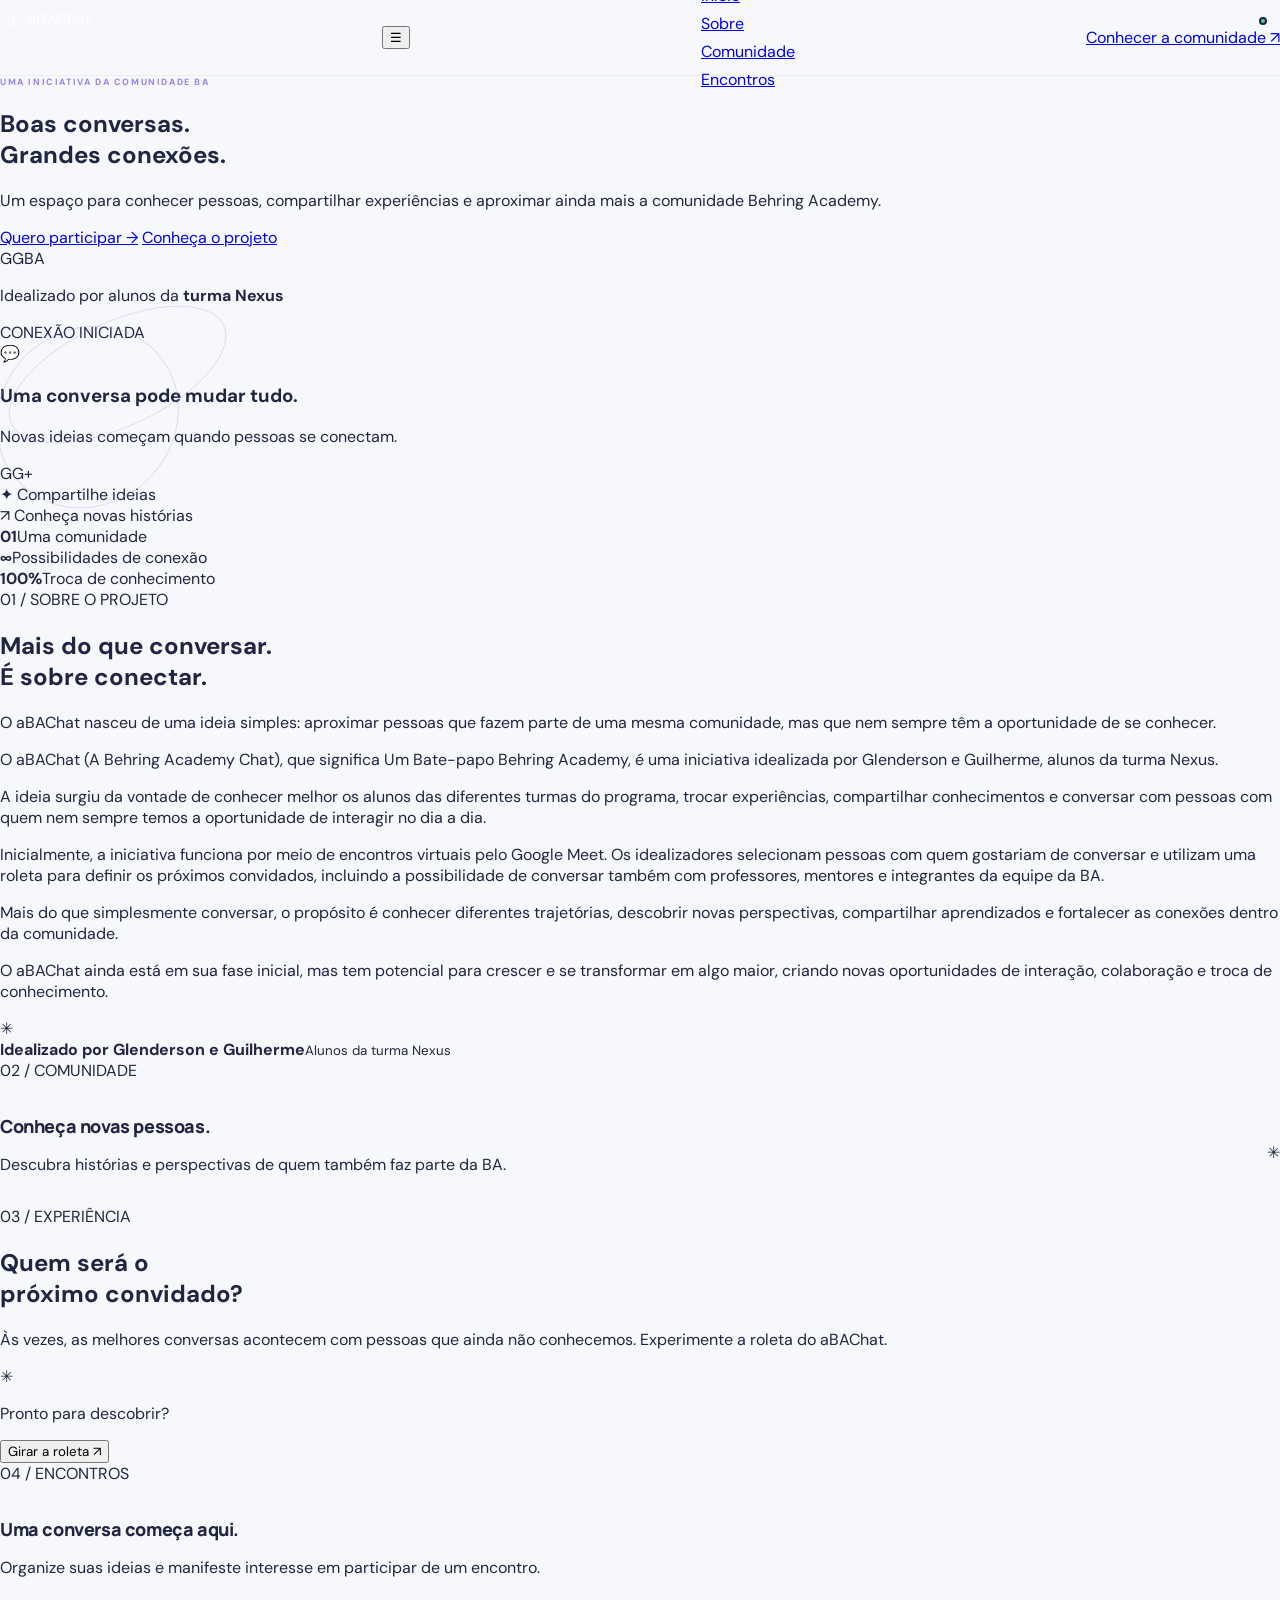
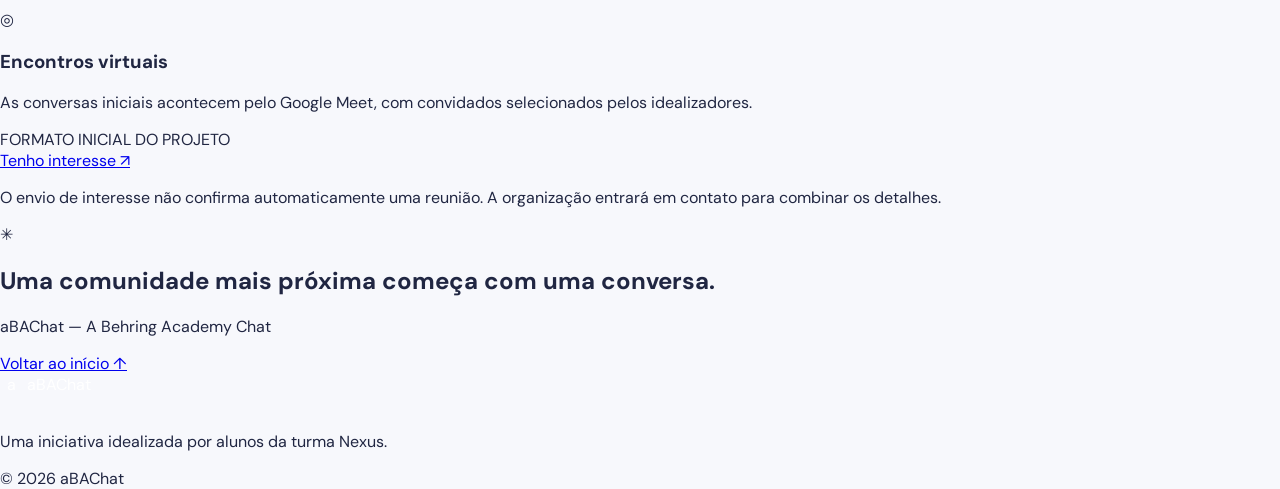
==== commit b193d414: "Refactor index.html for improved layout and content Updated HTML structure and content for aBAChat." ====
--- a/index.html
+++ b/index.html
@@ -2,588 +2,139 @@
 <!DOCTYPE html>
 <html lang="pt-BR">
 <head>
-    <meta charset="UTF-8">
-    <meta name="viewport" content="width=device-width, initial-scale=1.0">
-    <meta name="theme-color" content="#10152d">
+  <meta charset="UTF-8">
+  <meta name="viewport" content="width=device-width, initial-scale=1.0">
+  <meta name="theme-color" content="#064e3b">
+  <meta name="description" content="aBAChat — conectando a comunidade Behring Academy.">
+  <title>aBAChat — Behring Academy Chat</title>
+  <link rel="stylesheet" href="style.css">
+  <link rel="preconnect" href="https://fonts.googleapis.com">
+  <link rel="preconnect" href="https://fonts.gstatic.com" crossorigin>
+  <link href="https://fonts.googleapis.com/css2?family=DM+Sans:wght@400;500;600;700;800&display=swap" rel="stylesheet">
+</head>
+<body>
+  <header class="topbar">
+    <a class="brand" href="#inicio">
+      <span class="brand-icon">a</span>
+      <span>aBA<span class="brand-light">Chat</span></span>
+    </a>
+    <button class="menu-toggle" id="menuToggle" aria-label="Abrir menu">☰</button>
+    <nav id="navigation">
+      <a href="#inicio">Início</a>
+      <a href="#sobre">Sobre</a>
+      <a href="#comunidade">Comunidade</a>
+      <a href="#encontros">Encontros</a>
+    </nav>
+    <a href="#comunidade" class="top-button">Conhecer a comunidade ↗</a>
+  </header>
 
-    <title>aBAchat | Behring Academy</title>
+  <main>
+    <section class="hero" id="inicio">
+      <div class="hero-content">
+        <div class="eyebrow"><span class="live-dot"></span> UMA INICIATIVA DA COMUNIDADE BA</div>
+        <h1>Boas conversas.<br><span>Grandes conexões.</span></h1>
+        <p>Um espaço para conhecer pessoas, compartilhar experiências e aproximar ainda mais a comunidade Behring Academy.</p>
+        <div class="hero-actions">
+          <a class="primary-button" href="#encontros">Quero participar <span>→</span></a>
+          <a class="text-button" href="#sobre">Conheça o projeto</a>
+        </div>
+        <div class="hero-note">
+          <div class="avatar-stack"><span>G</span><span>G</span><span>BA</span></div>
+          <p>Idealizado por alunos da <strong>turma Nexus</strong></p>
+        </div>
+      </div>
+      <div class="hero-art">
+        <div class="orbit orbit-one"></div>
+        <div class="orbit orbit-two"></div>
+        <div class="chat-card">
+          <div class="chat-card-top"><span class="online-dot"></span> CONEXÃO INICIADA</div>
+          <div class="chat-emoji">💬</div>
+          <h3>Uma conversa pode mudar tudo.</h3>
+          <p>Novas ideias começam quando pessoas se conectam.</p>
+          <div class="chat-people"><span>G</span><span>G</span><span>+</span></div>
+        </div>
+        <div class="floating-tag tag-top">✦ Compartilhe ideias</div>
+        <div class="floating-tag tag-bottom">↗ Conheça novas histórias</div>
+      </div>
+    </section>
 
-    <link rel="stylesheet" href="style.css">
-</head>
+    <section class="stats">
+      <div><strong>01</strong><span>Uma comunidade</span></div>
+      <div><strong>∞</strong><span>Possibilidades de conexão</span></div>
+      <div><strong>100%</strong><span>Troca de conhecimento</span></div>
+    </section>
 
-<body>
+    <section class="section about-section" id="sobre">
+      <div class="section-label">01 / SOBRE O PROJETO</div>
+      <div class="about-grid">
+        <div>
+          <h2>Mais do que conversar.<br><span>É sobre conectar.</span></h2>
+          <p class="section-intro">O aBAChat nasceu de uma ideia simples: aproximar pessoas que fazem parte de uma mesma comunidade, mas que nem sempre têm a oportunidade de se conhecer.</p>
+        </div>
+        <div class="about-text">
+          <p>O aBAChat (A Behring Academy Chat), que significa Um Bate-papo Behring Academy, é uma iniciativa idealizada por Glenderson e Guilherme, alunos da turma Nexus.</p>
+          <p>A ideia surgiu da vontade de conhecer melhor os alunos das diferentes turmas do programa, trocar experiências, compartilhar conhecimentos e conversar com pessoas com quem nem sempre temos a oportunidade de interagir no dia a dia.</p>
+          <p>Inicialmente, a iniciativa funciona por meio de encontros virtuais pelo Google Meet. Os idealizadores selecionam pessoas com quem gostariam de conversar e utilizam uma roleta para definir os próximos convidados, incluindo a possibilidade de conversar também com professores, mentores e integrantes da equipe da BA.</p>
+          <p>Mais do que simplesmente conversar, o propósito é conhecer diferentes trajetórias, descobrir novas perspectivas, compartilhar aprendizados e fortalecer as conexões dentro da comunidade.</p>
+          <p>O aBAChat ainda está em sua fase inicial, mas tem potencial para crescer e se transformar em algo maior, criando novas oportunidades de interação, colaboração e troca de conhecimento.</p>
+          <div class="founders"><span class="founder-icon">✳</span><div><strong>Idealizado por Glenderson e Guilherme</strong><small>Alunos da turma Nexus</small></div></div>
+        </div>
+      </div>
+    </section>
 
-<div class="app-shell">
+    <section class="section community-section" id="comunidade">
+      <div class="section-label">02 / COMUNIDADE</div>
+      <div class="section-heading">
+        <div><h2>Conheça novas pessoas.</h2><p>Descubra histórias e perspectivas de quem também faz parte da BA.</p></div>
+        <span class="section-symbol">✳</span>
+      </div>
+      <div class="community-grid" id="peopleGrid"></div>
+    </section>
 
-    <!-- MENU LATERAL -->
-    <aside class="sidebar">
+    <section class="roulette-section">
+      <div class="roulette-copy">
+        <div class="section-label light-label">03 / EXPERIÊNCIA</div>
+        <h2>Quem será o<br>próximo convidado?</h2>
+        <p>Às vezes, as melhores conversas acontecem com pessoas que ainda não conhecemos. Experimente a roleta do aBAChat.</p>
+      </div>
+      <div class="roulette-box">
+        <div class="roulette-wheel" id="rouletteWheel"><span>✳</span></div>
+        <p id="rouletteResult">Pronto para descobrir?</p>
+        <button class="roulette-button" id="spinButton">Girar a roleta ↗</button>
+      </div>
+    </section>
 
-        <a class="brand" href="#">
-            <div class="brand-mark">a<span>BA</span></div>
+    <section class="section meetings-section" id="encontros">
+      <div class="section-label">04 / ENCONTROS</div>
+      <div class="section-heading">
+        <div><h2>Uma conversa começa aqui.</h2><p>Organize suas ideias e manifeste interesse em participar de um encontro.</p></div>
+      </div>
+      <div class="meeting-card">
+        <div class="meeting-icon">◎</div>
+        <div class="meeting-info">
+          <h3>Encontros virtuais</h3>
+          <p>As conversas iniciais acontecem pelo Google Meet, com convidados selecionados pelos idealizadores.</p>
+          <span class="meeting-status">FORMATO INICIAL DO PROJETO</span>
+        </div>
+        <a class="primary-button" href="mailto:abachat.contato@gmail.com?subject=Interesse%20no%20aBAChat">Tenho interesse ↗</a>
+      </div>
+      <p class="disclaimer">O envio de interesse não confirma automaticamente uma reunião. A organização entrará em contato para combinar os detalhes.</p>
+    </section>
 
-            <div class="brand-name">
-                aBAchat
-                <small>Behring Academy</small>
-            </div>
-        </a>
+    <section class="closing">
+      <span>✳</span>
+      <h2>Uma comunidade mais próxima começa com uma conversa.</h2>
+      <p>aBAChat — A Behring Academy Chat</p>
+      <a href="#inicio">Voltar ao início ↑</a>
+    </section>
+  </main>
 
-        <div class="profile-mini">
-            <div class="avatar avatar-you">GS</div>
+  <footer>
+    <a class="brand footer-brand" href="#inicio"><span class="brand-icon">a</span><span>aBA<span class="brand-light">Chat</span></span></a>
+    <p>Uma iniciativa idealizada por alunos da turma Nexus.</p>
+    <span>© 2026 aBAChat</span>
+  </footer>
 
-            <div>
-                <strong id="sideName">Guilherme</strong>
-                <small>Aluno da BA</small>
-            </div>
-
-            <span class="online-dot"></span>
-        </div>
-
-        <nav>
-
-            <button class="nav-link active" data-page="home">
-                <span>⌂</span>
-                Início
-            </button>
-
-            <button class="nav-link" data-page="discover">
-                <span>◎</span>
-                Descobrir alunos
-            </button>
-
-            <button class="nav-link" data-page="schedule">
-                <span>▦</span>
-                Agendamentos
-                <i id="scheduleCount">0</i>
-            </button>
-
-            <button class="nav-link" data-page="messages">
-                <span>▤</span>
-                Conversas
-            </button>
-
-        </nav>
-
-        <div class="sidebar-bottom">
-
-            <div class="sidebar-note">
-                <span>✦</span>
-                <p>
-                    Ideias crescem quando são compartilhadas.
-                </p>
-            </div>
-
-            <button class="nav-link" data-page="profile">
-                <span>⚙</span>
-                Meu perfil
-            </button>
-
-        </div>
-
-        <div class="sidebar-footer">
-            Uma comunidade de alunos BA<br>
-            © 2026 aBAchat
-        </div>
-
-    </aside>
-
-
-    <!-- CONTEÚDO PRINCIPAL -->
-    <main class="main">
-
-        <header class="topbar">
-
-            <div class="mobile-brand">
-                a<span>BA</span>chat
-            </div>
-
-            <div class="crumb">
-                Comunidade <span>/</span>
-                <b id="pageTitle">Início</b>
-            </div>
-
-            <div class="top-actions">
-
-                <button class="icon-btn" id="notificationsBtn">
-                    ♧
-                </button>
-
-                <div class="avatar avatar-you small-avatar">
-                    GS
-                </div>
-
-            </div>
-
-        </header>
-
-
-        <!-- INÍCIO -->
-        <section class="page active" id="page-home">
-
-            <div class="welcome">
-
-                <div>
-
-                    <div class="eyebrow">
-                        SUA COMUNIDADE, SUAS CONEXÕES
-                    </div>
-
-                    <h1>
-                        Boas-vindas ao
-                        <span>aBAchat.</span>
-                    </h1>
-
-                    <p>
-                        Conheça outros alunos, compartilhe ideias
-                        e marque uma conversa por vídeo.
-                    </p>
-
-                    <button class="primary-btn" data-go="discover">
-                        Encontrar alunos <span>→</span>
-                    </button>
-
-                </div>
-
-                <div class="welcome-art">
-
-                    <div class="orbit orbit-one"></div>
-                    <div class="orbit orbit-two"></div>
-
-                    <div class="art-center">
-                        a<span>BA</span>
-                    </div>
-
-                    <div class="bubble bubble-one">✦</div>
-                    <div class="bubble bubble-two">•••</div>
-                    <div class="bubble bubble-three">↗</div>
-
-                </div>
-
-            </div>
-
-
-            <div class="section-heading">
-
-                <div>
-                    <div class="eyebrow">VISÃO GERAL</div>
-                    <h2>Sua comunidade</h2>
-                </div>
-
-                <span class="muted">
-                    Feita para aproximar talentos
-                </span>
-
-            </div>
-
-
-            <div class="stats-grid">
-
-                <article class="stat-card">
-
-                    <div class="stat-icon purple">◎</div>
-
-                    <div>
-                        <strong>120+</strong>
-                        <span>Alunos na comunidade</span>
-                    </div>
-
-                    <small>Exemplo</small>
-
-                </article>
-
-
-                <article class="stat-card">
-
-                    <div class="stat-icon blue">▦</div>
-
-                    <div>
-                        <strong id="homeMeetings">0</strong>
-                        <span>Conversas agendadas</span>
-                    </div>
-
-                    <small>Suas</small>
-
-                </article>
-
-
-                <article class="stat-card">
-
-                    <div class="stat-icon orange">✦</div>
-
-                    <div>
-                        <strong>24</strong>
-                        <span>Áreas de interesse</span>
-                    </div>
-
-                    <small>Explore</small>
-
-                </article>
-
-            </div>
-
-
-            <div class="content-grid">
-
-                <section class="panel">
-
-                    <div class="panel-head">
-
-                        <div>
-                            <div class="eyebrow">PESSOAS</div>
-                            <h3>Alunos para conhecer</h3>
-                        </div>
-
-                        <button class="text-btn" data-go="discover">
-                            Ver todos →
-                        </button>
-
-                    </div>
-
-                    <div id="suggestedUsers" class="user-list"></div>
-
-                </section>
-
-
-                <section class="panel upcoming">
-
-                    <div class="panel-head">
-
-                        <div>
-                            <div class="eyebrow">AGENDA</div>
-                            <h3>Próximas conversas</h3>
-                        </div>
-
-                        <button class="text-btn" data-go="schedule">
-                            Ver agenda →
-                        </button>
-
-                    </div>
-
-                    <div id="homeSchedule" class="empty-state">
-
-                        <div class="empty-icon">▦</div>
-
-                        <strong>
-                            Nenhuma conversa marcada
-                        </strong>
-
-                        <p>
-                            Convide alguém para uma conversa
-                            e troque experiências.
-                        </p>
-
-                    </div>
-
-                </section>
-
-            </div>
-
-        </section>
-
-
-        <!-- DESCOBRIR ALUNOS -->
-        <section class="page" id="page-discover">
-
-            <div class="page-intro">
-
-                <div class="eyebrow">
-                    AMPLIE SEU CÍRCULO
-                </div>
-
-                <h1>Descobrir alunos</h1>
-
-                <p>
-                    Encontre pessoas da Behring Academy
-                    com interesses parecidos com os seus.
-                </p>
-
-            </div>
-
-
-            <div class="search-row">
-
-                <label class="search-box">
-
-                    <span>⌕</span>
-
-                    <input
-                        id="searchInput"
-                        placeholder="Buscar por nome, área ou interesse..."
-                    >
-
-                </label>
-
-
-                <select id="interestFilter">
-
-                    <option value="">Todas as áreas</option>
-
-                    <option>Programação</option>
-                    <option>Matemática</option>
-                    <option>Robótica</option>
-                    <option>Ciências</option>
-                    <option>Empreendedorismo</option>
-
-                </select>
-
-            </div>
-
-
-            <div id="allUsers" class="people-grid"></div>
-
-        </section>
-
-
-        <!-- AGENDAMENTOS -->
-        <section class="page" id="page-schedule">
-
-            <div class="page-intro">
-
-                <div class="eyebrow">
-                    SEUS ENCONTROS
-                </div>
-
-                <h1>Agendamentos</h1>
-
-                <p>
-                    Organize suas conversas com outros alunos.
-                </p>
-
-            </div>
-
-            <div id="scheduleList" class="schedule-list"></div>
-
-        </section>
-
-
-        <!-- CONVERSAS -->
-        <section class="page" id="page-messages">
-
-            <div class="page-intro">
-
-                <div class="eyebrow">
-                    TROQUE IDEIAS
-                </div>
-
-                <h1>Conversas</h1>
-
-                <p>
-                    Suas conexões começam com uma boa conversa.
-                </p>
-
-            </div>
-
-
-            <div class="panel message-panel">
-
-                <div class="empty-state">
-
-                    <div class="empty-icon">✉</div>
-
-                    <strong>
-                        Suas conversas aparecerão aqui
-                    </strong>
-
-                    <p>
-                        Visite Descobrir alunos e convide
-                        alguém para conversar.
-                    </p>
-
-                    <button class="primary-btn" data-go="discover">
-                        Encontrar alguém
-                    </button>
-
-                </div>
-
-            </div>
-
-        </section>
-
-
-        <!-- PERFIL -->
-        <section class="page" id="page-profile">
-
-            <div class="page-intro">
-
-                <div class="eyebrow">
-                    SUA IDENTIDADE NA COMUNIDADE
-                </div>
-
-                <h1>Meu perfil</h1>
-
-                <p>
-                    Conte um pouco sobre você para que
-                    outros alunos possam te conhecer.
-                </p>
-
-            </div>
-
-
-            <form class="panel profile-form" id="profileForm">
-
-                <label>
-                    Nome de exibição
-
-                    <input
-                        id="profileName"
-                        value="Guilherme"
-                        maxlength="40"
-                        required
-                    >
-                </label>
-
-
-                <label>
-                    Apresentação
-
-                    <textarea
-                        id="profileBio"
-                        rows="3"
-                        maxlength="180"
-                        placeholder="O que você gosta de estudar?"
-                    ></textarea>
-
-                </label>
-
-
-                <label>
-                    Principal interesse
-
-                    <select id="profileInterest">
-
-                        <option>Programação</option>
-                        <option>Matemática</option>
-                        <option>Robótica</option>
-                        <option>Ciências</option>
-                        <option>Empreendedorismo</option>
-
-                    </select>
-
-                </label>
-
-
-                <button class="primary-btn" type="submit">
-                    Salvar perfil
-                </button>
-
-                <p class="form-hint">
-                    Demonstração: os dados ficam salvos
-                    apenas neste navegador.
-                </p>
-
-            </form>
-
-        </section>
-
-
-        <footer class="main-footer">
-
-            aBAchat
-            <span>•</span>
-            Conexões que inspiram novas ideias.
-
-        </footer>
-
-    </main>
-
-</div>
-
-
-<!-- MODAL DE AGENDAMENTO -->
-<div class="modal-backdrop" id="modalBackdrop">
-
-    <div class="modal" role="dialog" aria-modal="true">
-
-        <button class="modal-close" id="closeModal">
-            ×
-        </button>
-
-        <div class="eyebrow">
-            MARQUE UM ENCONTRO
-        </div>
-
-        <h2 id="modalTitle">
-            Agendar conversa
-        </h2>
-
-        <p id="modalDescription" class="muted">
-            Escolha um horário para conversar com este aluno.
-        </p>
-
-
-        <form id="bookingForm">
-
-            <input type="hidden" id="bookingUser">
-
-
-            <label>
-                Data
-
-                <input
-                    type="date"
-                    id="bookingDate"
-                    required
-                >
-            </label>
-
-
-            <label>
-                Horário
-
-                <input
-                    type="time"
-                    id="bookingTime"
-                    required
-                >
-            </label>
-
-
-            <label>
-                Assunto
-
-                <select id="bookingTopic">
-
-                    <option>
-                        Conhecer e trocar experiências
-                    </option>
-
-                    <option>
-                        Programação e OBI
-                    </option>
-
-                    <option>
-                        Matemática e olimpíadas
-                    </option>
-
-                    <option>
-                        Projetos e tecnologia
-                    </option>
-
-                    <option>
-                        Outro assunto
-                    </option>
-
-                </select>
-
-            </label>
-
-
-            <button class="primary-btn full-btn" type="submit">
-                Confirmar agendamento
-            </button>
-
-        </form>
-
-    </div>
-
-</div>
-
-
-<!-- NOTIFICAÇÕES -->
-<div class="toast" id="toast"></div>
-
-
-<!-- JAVASCRIPT -->
-<script src="app.js"></script>
-
+  <script src="app.js"></script>
 </body>
 </html>
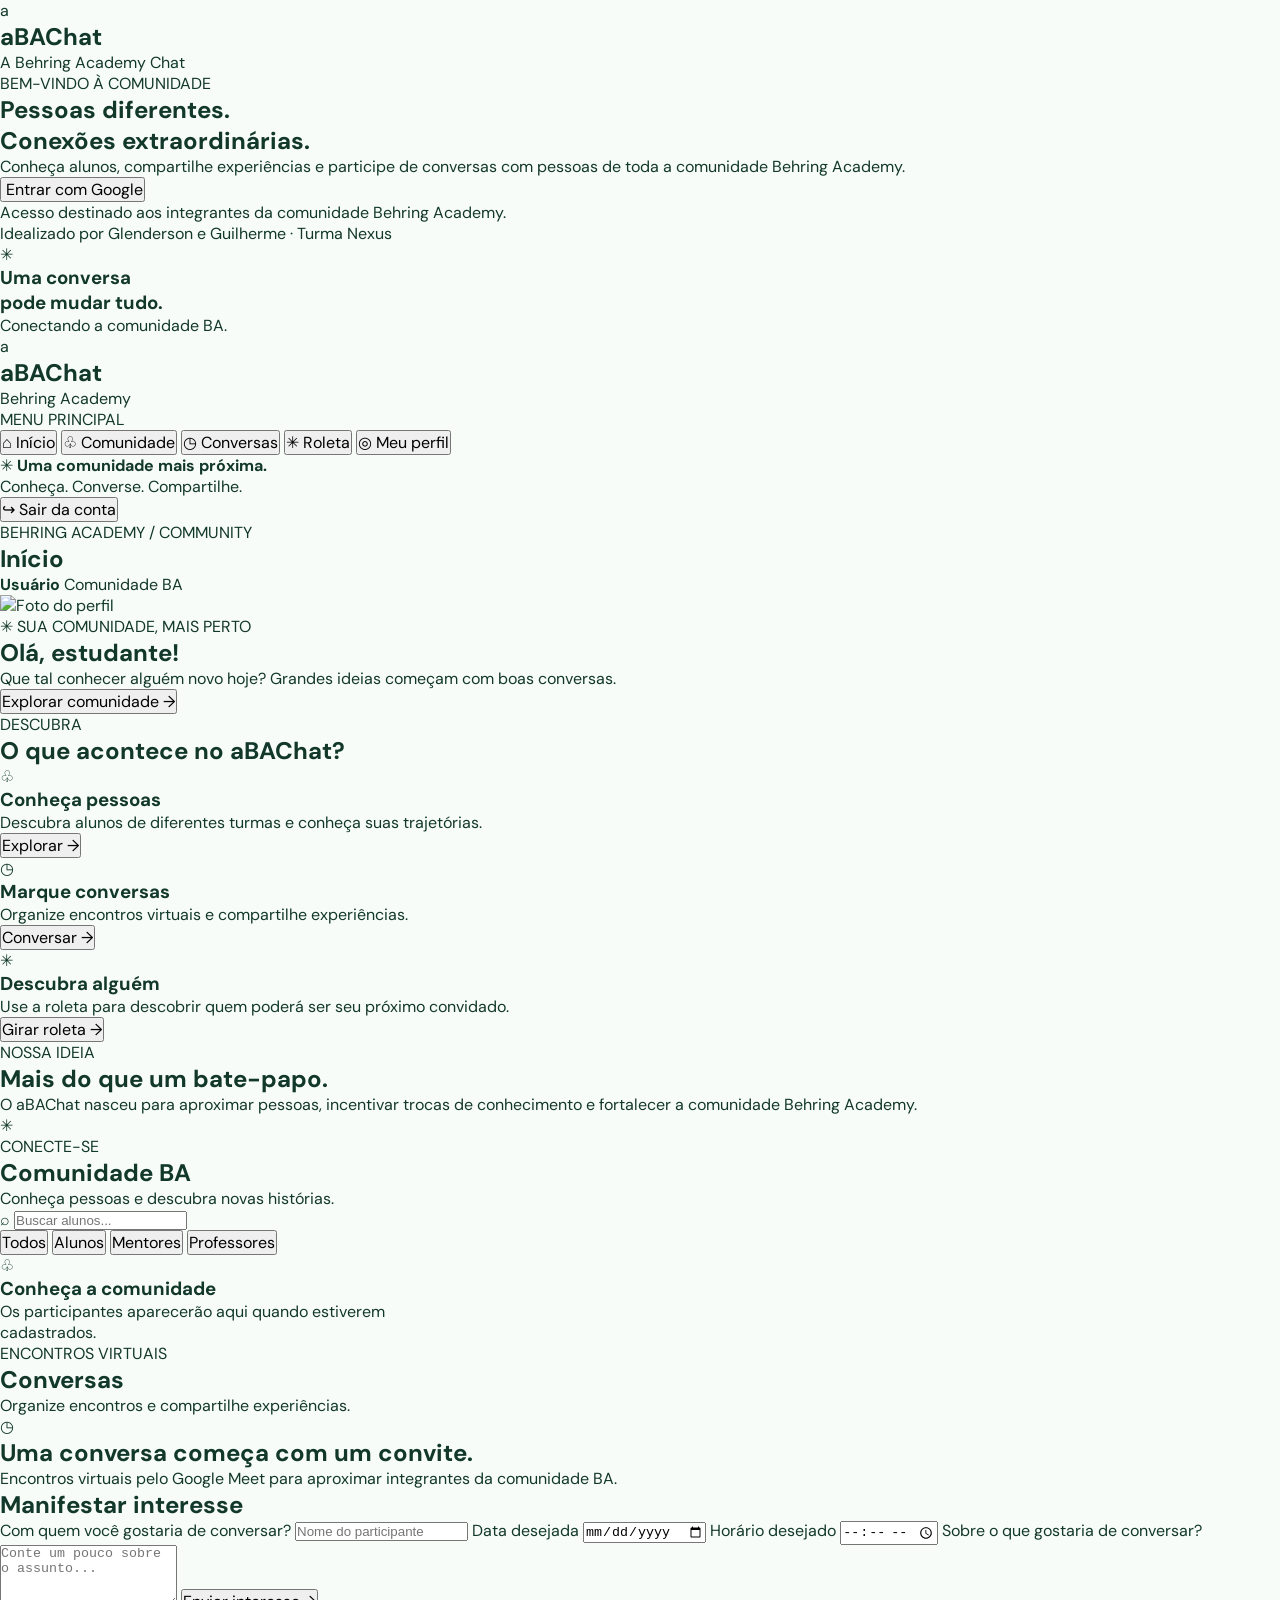
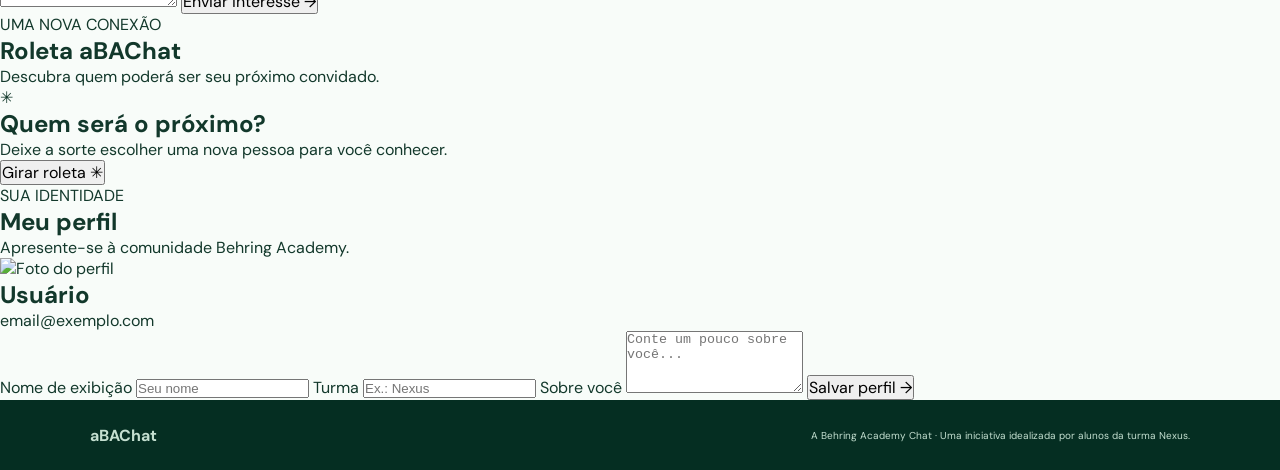
==== commit f7c72938: "Update index.html" ====
--- a/index.html
+++ b/index.html
@@ -2,139 +2,503 @@
 <!DOCTYPE html>
 <html lang="pt-BR">
 <head>
-  <meta charset="UTF-8">
-  <meta name="viewport" content="width=device-width, initial-scale=1.0">
-  <meta name="theme-color" content="#064e3b">
-  <meta name="description" content="aBAChat — conectando a comunidade Behring Academy.">
-  <title>aBAChat — Behring Academy Chat</title>
-  <link rel="stylesheet" href="style.css">
-  <link rel="preconnect" href="https://fonts.googleapis.com">
-  <link rel="preconnect" href="https://fonts.gstatic.com" crossorigin>
-  <link href="https://fonts.googleapis.com/css2?family=DM+Sans:wght@400;500;600;700;800&display=swap" rel="stylesheet">
+    <meta charset="UTF-8">
+    <meta name="viewport" content="width=device-width, initial-scale=1.0">
+    <meta name="theme-color" content="#315b32">
+
+    <title>aBAChat — A Behring Academy Chat</title>
+
+    <meta name="description" content="Conecte-se com alunos, professores e mentores da comunidade Behring Academy.">
+
+    <link rel="stylesheet" href="style.css">
+
+    <link rel="preconnect" href="https://fonts.googleapis.com">
+    <link rel="preconnect" href="https://fonts.gstatic.com" crossorigin>
+
+    <link href="https://fonts.googleapis.com/css2?family=DM+Sans:wght@400;500;600;700;800&display=swap" rel="stylesheet">
 </head>
+
 <body>
-  <header class="topbar">
-    <a class="brand" href="#inicio">
-      <span class="brand-icon">a</span>
-      <span>aBA<span class="brand-light">Chat</span></span>
-    </a>
-    <button class="menu-toggle" id="menuToggle" aria-label="Abrir menu">☰</button>
-    <nav id="navigation">
-      <a href="#inicio">Início</a>
-      <a href="#sobre">Sobre</a>
-      <a href="#comunidade">Comunidade</a>
-      <a href="#encontros">Encontros</a>
-    </nav>
-    <a href="#comunidade" class="top-button">Conhecer a comunidade ↗</a>
-  </header>
-
-  <main>
-    <section class="hero" id="inicio">
-      <div class="hero-content">
-        <div class="eyebrow"><span class="live-dot"></span> UMA INICIATIVA DA COMUNIDADE BA</div>
-        <h1>Boas conversas.<br><span>Grandes conexões.</span></h1>
-        <p>Um espaço para conhecer pessoas, compartilhar experiências e aproximar ainda mais a comunidade Behring Academy.</p>
-        <div class="hero-actions">
-          <a class="primary-button" href="#encontros">Quero participar <span>→</span></a>
-          <a class="text-button" href="#sobre">Conheça o projeto</a>
+
+    <!-- TELA DE LOGIN -->
+
+    <section id="loginScreen" class="login-screen">
+
+        <div class="login-container">
+
+            <div class="login-brand">
+                <div class="avocado-logo">a</div>
+
+                <div>
+                    <h1>aBAChat</h1>
+                    <p>A Behring Academy Chat</p>
+                </div>
+            </div>
+
+            <div class="login-content">
+
+                <span class="login-tag">BEM-VINDO À COMUNIDADE</span>
+
+                <h2>
+                    Pessoas diferentes.<br>
+                    <span>Conexões extraordinárias.</span>
+                </h2>
+
+                <p>
+                    Conheça alunos, compartilhe experiências e
+                    participe de conversas com pessoas de toda
+                    a comunidade Behring Academy.
+                </p>
+
+                <button id="googleLogin" class="google-button" type="button">
+                    <img
+                        src="https://www.gstatic.com/firebasejs/ui/2.0.0/images/auth/google.svg"
+                        alt=""
+                    >
+                    Entrar com Google
+                </button>
+
+                <p class="login-warning">
+                    Acesso destinado aos integrantes da comunidade
+                    Behring Academy.
+                </p>
+
+            </div>
+
+            <div class="login-footer">
+                Idealizado por Glenderson e Guilherme · Turma Nexus
+            </div>
+
         </div>
-        <div class="hero-note">
-          <div class="avatar-stack"><span>G</span><span>G</span><span>BA</span></div>
-          <p>Idealizado por alunos da <strong>turma Nexus</strong></p>
+
+        <div class="login-decoration">
+            <div class="avocado-shape">
+                <div class="avocado-seed"></div>
+            </div>
+
+            <div class="decoration-text">
+                <span>✳</span>
+                <h3>Uma conversa<br>pode mudar tudo.</h3>
+                <p>Conectando a comunidade BA.</p>
+            </div>
         </div>
-      </div>
-      <div class="hero-art">
-        <div class="orbit orbit-one"></div>
-        <div class="orbit orbit-two"></div>
-        <div class="chat-card">
-          <div class="chat-card-top"><span class="online-dot"></span> CONEXÃO INICIADA</div>
-          <div class="chat-emoji">💬</div>
-          <h3>Uma conversa pode mudar tudo.</h3>
-          <p>Novas ideias começam quando pessoas se conectam.</p>
-          <div class="chat-people"><span>G</span><span>G</span><span>+</span></div>
-        </div>
-        <div class="floating-tag tag-top">✦ Compartilhe ideias</div>
-        <div class="floating-tag tag-bottom">↗ Conheça novas histórias</div>
-      </div>
+
     </section>
 
-    <section class="stats">
-      <div><strong>01</strong><span>Uma comunidade</span></div>
-      <div><strong>∞</strong><span>Possibilidades de conexão</span></div>
-      <div><strong>100%</strong><span>Troca de conhecimento</span></div>
-    </section>
-
-    <section class="section about-section" id="sobre">
-      <div class="section-label">01 / SOBRE O PROJETO</div>
-      <div class="about-grid">
-        <div>
-          <h2>Mais do que conversar.<br><span>É sobre conectar.</span></h2>
-          <p class="section-intro">O aBAChat nasceu de uma ideia simples: aproximar pessoas que fazem parte de uma mesma comunidade, mas que nem sempre têm a oportunidade de se conhecer.</p>
-        </div>
-        <div class="about-text">
-          <p>O aBAChat (A Behring Academy Chat), que significa Um Bate-papo Behring Academy, é uma iniciativa idealizada por Glenderson e Guilherme, alunos da turma Nexus.</p>
-          <p>A ideia surgiu da vontade de conhecer melhor os alunos das diferentes turmas do programa, trocar experiências, compartilhar conhecimentos e conversar com pessoas com quem nem sempre temos a oportunidade de interagir no dia a dia.</p>
-          <p>Inicialmente, a iniciativa funciona por meio de encontros virtuais pelo Google Meet. Os idealizadores selecionam pessoas com quem gostariam de conversar e utilizam uma roleta para definir os próximos convidados, incluindo a possibilidade de conversar também com professores, mentores e integrantes da equipe da BA.</p>
-          <p>Mais do que simplesmente conversar, o propósito é conhecer diferentes trajetórias, descobrir novas perspectivas, compartilhar aprendizados e fortalecer as conexões dentro da comunidade.</p>
-          <p>O aBAChat ainda está em sua fase inicial, mas tem potencial para crescer e se transformar em algo maior, criando novas oportunidades de interação, colaboração e troca de conhecimento.</p>
-          <div class="founders"><span class="founder-icon">✳</span><div><strong>Idealizado por Glenderson e Guilherme</strong><small>Alunos da turma Nexus</small></div></div>
-        </div>
-      </div>
-    </section>
-
-    <section class="section community-section" id="comunidade">
-      <div class="section-label">02 / COMUNIDADE</div>
-      <div class="section-heading">
-        <div><h2>Conheça novas pessoas.</h2><p>Descubra histórias e perspectivas de quem também faz parte da BA.</p></div>
-        <span class="section-symbol">✳</span>
-      </div>
-      <div class="community-grid" id="peopleGrid"></div>
-    </section>
-
-    <section class="roulette-section">
-      <div class="roulette-copy">
-        <div class="section-label light-label">03 / EXPERIÊNCIA</div>
-        <h2>Quem será o<br>próximo convidado?</h2>
-        <p>Às vezes, as melhores conversas acontecem com pessoas que ainda não conhecemos. Experimente a roleta do aBAChat.</p>
-      </div>
-      <div class="roulette-box">
-        <div class="roulette-wheel" id="rouletteWheel"><span>✳</span></div>
-        <p id="rouletteResult">Pronto para descobrir?</p>
-        <button class="roulette-button" id="spinButton">Girar a roleta ↗</button>
-      </div>
-    </section>
-
-    <section class="section meetings-section" id="encontros">
-      <div class="section-label">04 / ENCONTROS</div>
-      <div class="section-heading">
-        <div><h2>Uma conversa começa aqui.</h2><p>Organize suas ideias e manifeste interesse em participar de um encontro.</p></div>
-      </div>
-      <div class="meeting-card">
-        <div class="meeting-icon">◎</div>
-        <div class="meeting-info">
-          <h3>Encontros virtuais</h3>
-          <p>As conversas iniciais acontecem pelo Google Meet, com convidados selecionados pelos idealizadores.</p>
-          <span class="meeting-status">FORMATO INICIAL DO PROJETO</span>
-        </div>
-        <a class="primary-button" href="mailto:abachat.contato@gmail.com?subject=Interesse%20no%20aBAChat">Tenho interesse ↗</a>
-      </div>
-      <p class="disclaimer">O envio de interesse não confirma automaticamente uma reunião. A organização entrará em contato para combinar os detalhes.</p>
-    </section>
-
-    <section class="closing">
-      <span>✳</span>
-      <h2>Uma comunidade mais próxima começa com uma conversa.</h2>
-      <p>aBAChat — A Behring Academy Chat</p>
-      <a href="#inicio">Voltar ao início ↑</a>
-    </section>
-  </main>
-
-  <footer>
-    <a class="brand footer-brand" href="#inicio"><span class="brand-icon">a</span><span>aBA<span class="brand-light">Chat</span></span></a>
-    <p>Uma iniciativa idealizada por alunos da turma Nexus.</p>
-    <span>© 2026 aBAChat</span>
-  </footer>
-
-  <script src="app.js"></script>
+
+    <!-- APLICAÇÃO -->
+
+    <div id="appScreen" class="app-screen hidden">
+
+        <!-- SIDEBAR -->
+
+        <aside class="sidebar">
+
+            <div class="sidebar-brand">
+                <div class="avocado-logo">a</div>
+
+                <div>
+                    <h2>aBAChat</h2>
+                    <span>Behring Academy</span>
+                </div>
+            </div>
+
+            <div class="sidebar-label">MENU PRINCIPAL</div>
+
+            <nav class="sidebar-nav">
+
+                <button class="nav-item active" data-page="home">
+                    <span>⌂</span>
+                    Início
+                </button>
+
+                <button class="nav-item" data-page="community">
+                    <span>♧</span>
+                    Comunidade
+                </button>
+
+                <button class="nav-item" data-page="meetings">
+                    <span>◷</span>
+                    Conversas
+                </button>
+
+                <button class="nav-item" data-page="roulette">
+                    <span>✳</span>
+                    Roleta
+                </button>
+
+                <button class="nav-item" data-page="profile">
+                    <span>◎</span>
+                    Meu perfil
+                </button>
+
+            </nav>
+
+            <div class="sidebar-bottom">
+
+                <div class="sidebar-project">
+                    <span>✳</span>
+                    <strong>Uma comunidade mais próxima.</strong>
+                    <p>Conheça. Converse. Compartilhe.</p>
+                </div>
+
+                <button id="logoutButton" class="logout-button">
+                    ↪ Sair da conta
+                </button>
+
+            </div>
+
+        </aside>
+
+
+        <!-- CONTEÚDO PRINCIPAL -->
+
+        <main class="main-content">
+
+            <header class="app-header">
+
+                <div>
+                    <span class="header-label">BEHRING ACADEMY / COMMUNITY</span>
+                    <h2 id="pageTitle">Início</h2>
+                </div>
+
+                <div class="header-user">
+
+                    <div class="user-information">
+                        <strong id="headerUserName">Usuário</strong>
+                        <span>Comunidade BA</span>
+                    </div>
+
+                    <img
+                        id="headerUserPhoto"
+                        class="user-photo"
+                        src="https://placehold.co/100x100/315b32/ffffff?text=BA"
+                        alt="Foto do perfil"
+                    >
+
+                </div>
+
+            </header>
+
+
+            <!-- PÁGINA INICIAL -->
+
+            <section id="page-home" class="page active">
+
+                <div class="welcome-banner">
+
+                    <div class="welcome-content">
+
+                        <span class="welcome-tag">✳ SUA COMUNIDADE, MAIS PERTO</span>
+
+                        <h1>
+                            Olá, <span id="welcomeUserName">estudante</span>!
+                        </h1>
+
+                        <p>
+                            Que tal conhecer alguém novo hoje?
+                            Grandes ideias começam com boas conversas.
+                        </p>
+
+                        <button class="main-button" data-goto="community">
+                            Explorar comunidade →
+                        </button>
+
+                    </div>
+
+                    <div class="welcome-art">
+                        <div class="welcome-avocado">
+                            <div class="welcome-avocado-seed"></div>
+                        </div>
+                    </div>
+
+                </div>
+
+
+                <div class="section-title">
+                    <div>
+                        <span class="section-eyebrow">DESCUBRA</span>
+                        <h2>O que acontece no aBAChat?</h2>
+                    </div>
+                </div>
+
+
+                <div class="feature-grid">
+
+                    <article class="feature-card">
+                        <div class="feature-icon">♧</div>
+                        <h3>Conheça pessoas</h3>
+                        <p>Descubra alunos de diferentes turmas e conheça suas trajetórias.</p>
+                        <button data-goto="community">Explorar →</button>
+                    </article>
+
+                    <article class="feature-card">
+                        <div class="feature-icon">◷</div>
+                        <h3>Marque conversas</h3>
+                        <p>Organize encontros virtuais e compartilhe experiências.</p>
+                        <button data-goto="meetings">Conversar →</button>
+                    </article>
+
+                    <article class="feature-card">
+                        <div class="feature-icon">✳</div>
+                        <h3>Descubra alguém</h3>
+                        <p>Use a roleta para descobrir quem poderá ser seu próximo convidado.</p>
+                        <button data-goto="roulette">Girar roleta →</button>
+                    </article>
+
+                </div>
+
+
+                <div class="about-banner">
+                    <div>
+                        <span class="section-eyebrow">NOSSA IDEIA</span>
+                        <h2>Mais do que um bate-papo.</h2>
+                        <p>
+                            O aBAChat nasceu para aproximar pessoas,
+                            incentivar trocas de conhecimento e fortalecer
+                            a comunidade Behring Academy.
+                        </p>
+                    </div>
+
+                    <span class="about-symbol">✳</span>
+                </div>
+
+            </section>
+
+
+            <!-- COMUNIDADE -->
+
+            <section id="page-community" class="page">
+
+                <div class="page-intro">
+                    <span class="section-eyebrow">CONECTE-SE</span>
+                    <h1>Comunidade BA</h1>
+                    <p>Conheça pessoas e descubra novas histórias.</p>
+                </div>
+
+                <div class="search-container">
+                    <span>⌕</span>
+                    <input
+                        type="search"
+                        id="searchPeople"
+                        placeholder="Buscar alunos..."
+                    >
+                </div>
+
+                <div class="community-filters">
+
+                    <button class="filter-button active" data-filter="todos">
+                        Todos
+                    </button>
+
+                    <button class="filter-button" data-filter="aluno">
+                        Alunos
+                    </button>
+
+                    <button class="filter-button" data-filter="mentor">
+                        Mentores
+                    </button>
+
+                    <button class="filter-button" data-filter="professor">
+                        Professores
+                    </button>
+
+                </div>
+
+                <div id="communityGrid" class="community-grid">
+
+                    <div class="empty-state">
+                        <span>♧</span>
+                        <h3>Conheça a comunidade</h3>
+                        <p>Os participantes aparecerão aqui quando estiverem cadastrados.</p>
+                    </div>
+
+                </div>
+
+            </section>
+
+
+            <!-- CONVERSAS -->
+
+            <section id="page-meetings" class="page">
+
+                <div class="page-intro">
+                    <span class="section-eyebrow">ENCONTROS VIRTUAIS</span>
+                    <h1>Conversas</h1>
+                    <p>Organize encontros e compartilhe experiências.</p>
+                </div>
+
+                <div class="meeting-highlight">
+
+                    <div class="meeting-highlight-icon">◷</div>
+
+                    <div>
+                        <h2>Uma conversa começa com um convite.</h2>
+                        <p>
+                            Encontros virtuais pelo Google Meet para
+                            aproximar integrantes da comunidade BA.
+                        </p>
+                    </div>
+
+                </div>
+
+                <div class="meeting-form-container">
+
+                    <h2>Manifestar interesse</h2>
+
+                    <form id="meetingForm">
+
+                        <label for="meetingPerson">Com quem você gostaria de conversar?</label>
+
+                        <input
+                            type="text"
+                            id="meetingPerson"
+                            placeholder="Nome do participante"
+                            required
+                        >
+
+                        <label for="meetingDate">Data desejada</label>
+
+                        <input
+                            type="date"
+                            id="meetingDate"
+                            required
+                        >
+
+                        <label for="meetingTime">Horário desejado</label>
+
+                        <input
+                            type="time"
+                            id="meetingTime"
+                            required
+                        >
+
+                        <label for="meetingMessage">Sobre o que gostaria de conversar?</label>
+
+                        <textarea
+                            id="meetingMessage"
+                            rows="4"
+                            placeholder="Conte um pouco sobre o assunto..."
+                        ></textarea>
+
+                        <button class="main-button" type="submit">
+                            Enviar interesse →
+                        </button>
+
+                    </form>
+
+                    <div id="meetingFeedback" class="feedback-message"></div>
+
+                </div>
+
+            </section>
+
+
+            <!-- ROLETA -->
+
+            <section id="page-roulette" class="page">
+
+                <div class="page-intro">
+                    <span class="section-eyebrow">UMA NOVA CONEXÃO</span>
+                    <h1>Roleta aBAChat</h1>
+                    <p>Descubra quem poderá ser seu próximo convidado.</p>
+                </div>
+
+                <div class="roulette-container">
+
+                    <div class="roulette-visual" id="rouletteVisual">
+                        <div class="roulette-center">✳</div>
+                    </div>
+
+                    <h2 id="rouletteResult">Quem será o próximo?</h2>
+
+                    <p>
+                        Deixe a sorte escolher uma nova pessoa
+                        para você conhecer.
+                    </p>
+
+                    <button id="spinButton" class="main-button">
+                        Girar roleta ✳
+                    </button>
+
+                </div>
+
+            </section>
+
+
+            <!-- PERFIL -->
+
+            <section id="page-profile" class="page">
+
+                <div class="page-intro">
+                    <span class="section-eyebrow">SUA IDENTIDADE</span>
+                    <h1>Meu perfil</h1>
+                    <p>Apresente-se à comunidade Behring Academy.</p>
+                </div>
+
+                <div class="profile-card">
+
+                    <img
+                        id="profilePhoto"
+                        src="https://placehold.co/120x120/315b32/ffffff?text=BA"
+                        alt="Foto do perfil"
+                    >
+
+                    <h2 id="profileName">Usuário</h2>
+                    <p id="profileEmail">email@exemplo.com</p>
+
+                    <div class="profile-form">
+
+                        <label for="profileDisplayName">Nome de exibição</label>
+
+                        <input
+                            type="text"
+                            id="profileDisplayName"
+                            placeholder="Seu nome"
+                        >
+
+                        <label for="profileClass">Turma</label>
+
+                        <input
+                            type="text"
+                            id="profileClass"
+                            placeholder="Ex.: Nexus"
+                        >
+
+                        <label for="profileDescription">Sobre você</label>
+
+                        <textarea
+                            id="profileDescription"
+                            rows="4"
+                            placeholder="Conte um pouco sobre você..."
+                        ></textarea>
+
+                        <button id="saveProfile" class="main-button">
+                            Salvar perfil →
+                        </button>
+
+                        <div id="profileFeedback" class="feedback-message"></div>
+
+                    </div>
+
+                </div>
+
+            </section>
+
+
+            <footer class="app-footer">
+                <strong>aBAChat</strong>
+                <span>A Behring Academy Chat · Uma iniciativa idealizada por alunos da turma Nexus.</span>
+            </footer>
+
+        </main>
+
+    </div>
+
+
+    <!-- FIREBASE E JAVASCRIPT -->
+
+    <script type="module" src="app.js"></script>
+
 </body>
 </html>
--- a/style.css
+++ b/style.css
@@ -1,1125 +1,860 @@
-
-@import url('https://fonts.googleapis.com/css2?family=DM+Sans:wght@400;500;600;700&family=Manrope:wght@400;500;600;700;800&display=swap');
 
 :root {
-    --navy: #10152d;
-    --ink: #202642;
-    --muted: #7d849b;
-    --purple: #7658e8;
-    --purple2: #947cf4;
-    --line: #eceef5;
-    --bg: #f7f8fc;
+  --green-950: #052e22;
+  --green-900: #064e3b;
+  --green-800: #065f46;
+  --green-700: #047857;
+  --green-600: #059669;
+  --green-500: #10b981;
+  --green-300: #6ee7b7;
+  --green-100: #d1fae5;
+  --green-50: #ecfdf5;
+  --white: #ffffff;
+  --text: #12382b;
+  --muted: #668075;
 }
 
 * {
-    box-sizing: border-box;
+  margin: 0;
+  padding: 0;
+  box-sizing: border-box;
+  scroll-behavior: smooth;
 }
 
 body {
-    margin: 0;
-    background: var(--bg);
-    color: var(--ink);
-    font-family: 'DM Sans', sans-serif;
-}
-
-button, input, select, textarea {
-    font-family: inherit;
+  font-family: "DM Sans", sans-serif;
+  color: var(--text);
+  background: #f8fcf9;
+}
+
+a {
+  text-decoration: none;
+  color: inherit;
 }
 
 button {
-    cursor: pointer;
-}
-
-.app-shell {
-    min-height: 100vh;
-}
-
-/* SIDEBAR */
-
-.sidebar {
-    width: 248px;
-    background: var(--navy);
-    color: #fff;
-    position: fixed;
-    inset: 0 auto 0 0;
-    padding: 28px 19px;
+  font: inherit;
+  cursor: pointer;
+}
+
+.topbar {
+  height: 78px;
+  padding: 0 7%;
+  display: flex;
+  align-items: center;
+  justify-content: space-between;
+  background: white;
+  border-bottom: 1px solid #e5f1e9;
+  position: sticky;
+  top: 0;
+  z-index: 10;
+}
+
+.brand {
+  display: flex;
+  align-items: center;
+  gap: 10px;
+  font-size: 23px;
+  font-weight: 800;
+  color: var(--green-950);
+  letter-spacing: -1px;
+}
+
+.brand-icon {
+  width: 37px;
+  height: 37px;
+  border-radius: 12px;
+  display: grid;
+  place-items: center;
+  background: var(--green-800);
+  color: white;
+  font-size: 25px;
+}
+
+.brand-light {
+  color: var(--green-600);
+}
+
+.topbar nav {
+  display: flex;
+  align-items: center;
+  gap: 32px;
+  font-size: 13px;
+  font-weight: 600;
+  color: #526d60;
+}
+
+.topbar nav a:hover {
+  color: var(--green-600);
+}
+
+.top-button {
+  background: var(--green-900);
+  color: white;
+  padding: 12px 19px;
+  border-radius: 9px;
+  font-size: 12px;
+  font-weight: 700;
+  transition: .2s;
+}
+
+.top-button:hover,
+.primary-button:hover {
+  background: var(--green-700);
+  transform: translateY(-2px);
+}
+
+.menu-toggle {
+  display: none;
+  border: 0;
+  background: transparent;
+  color: var(--green-900);
+  font-size: 25px;
+}
+
+.hero {
+  min-height: 590px;
+  padding: 90px 10%;
+  display: grid;
+  grid-template-columns: 1.1fr .9fr;
+  align-items: center;
+  gap: 50px;
+  overflow: hidden;
+  background:
+    radial-gradient(circle at 85% 20%, #d1fae5 0, transparent 35%),
+    linear-gradient(120deg, #f0fdf4, #ffffff);
+}
+
+.eyebrow,
+.section-label {
+  font-size: 10px;
+  font-weight: 800;
+  letter-spacing: 2px;
+  color: var(--green-700);
+}
+
+.live-dot,
+.online-dot {
+  display: inline-block;
+  width: 7px;
+  height: 7px;
+  border-radius: 50%;
+  background: var(--green-500);
+  margin-right: 7px;
+}
+
+.hero h1 {
+  margin: 24px 0;
+  font-size: clamp(43px, 5vw, 68px);
+  line-height: 1.07;
+  letter-spacing: -3px;
+  color: var(--green-950);
+}
+
+.hero h1 span,
+.about-grid h2 span {
+  color: var(--green-600);
+}
+
+.hero-content > p {
+  max-width: 490px;
+  color: var(--muted);
+  line-height: 1.8;
+  font-size: 15px;
+}
+
+.hero-actions {
+  display: flex;
+  align-items: center;
+  gap: 25px;
+  margin-top: 30px;
+}
+
+.primary-button {
+  display: inline-flex;
+  align-items: center;
+  justify-content: center;
+  gap: 18px;
+  padding: 15px 22px;
+  border-radius: 9px;
+  background: var(--green-900);
+  color: white;
+  font-size: 13px;
+  font-weight: 700;
+  transition: .2s;
+}
+
+.text-button {
+  font-size: 13px;
+  font-weight: 700;
+  color: var(--green-800);
+}
+
+.hero-note {
+  display: flex;
+  align-items: center;
+  gap: 12px;
+  margin-top: 45px;
+}
+
+.hero-note p {
+  font-size: 11px;
+  color: var(--muted);
+}
+
+.hero-note strong {
+  color: var(--green-900);
+}
+
+.avatar-stack {
+  display: flex;
+}
+
+.avatar-stack span,
+.chat-people span {
+  width: 31px;
+  height: 31px;
+  display: grid;
+  place-items: center;
+  border: 2px solid white;
+  border-radius: 50%;
+  margin-right: -8px;
+  background: var(--green-800);
+  color: white;
+  font-size: 10px;
+  font-weight: 800;
+}
+
+.avatar-stack span:nth-child(2) {
+  background: var(--green-500);
+}
+
+.avatar-stack span:nth-child(3) {
+  background: var(--green-100);
+  color: var(--green-900);
+}
+
+.hero-art {
+  height: 390px;
+  display: grid;
+  place-items: center;
+  position: relative;
+}
+
+.orbit {
+  position: absolute;
+  border: 1px solid #a7e6c5;
+  border-radius: 50%;
+}
+
+.orbit-one {
+  width: 350px;
+  height: 350px;
+}
+
+.orbit-two {
+  width: 275px;
+  height: 275px;
+  border-style: dashed;
+}
+
+.chat-card {
+  width: 290px;
+  padding: 28px;
+  border: 1px solid #d8eee0;
+  border-radius: 23px;
+  background: white;
+  box-shadow: 0 25px 70px #064e3b16;
+  z-index: 1;
+  text-align: center;
+}
+
+.chat-card-top {
+  font-size: 9px;
+  font-weight: 800;
+  letter-spacing: 1px;
+  color: var(--green-700);
+}
+
+.chat-emoji {
+  margin: 25px auto 15px;
+  width: 75px;
+  height: 75px;
+  border-radius: 25px;
+  display: grid;
+  place-items: center;
+  background: var(--green-100);
+  font-size: 35px;
+}
+
+.chat-card h3 {
+  color: var(--green-950);
+  font-size: 20px;
+  line-height: 1.3;
+}
+
+.chat-card p {
+  margin-top: 10px;
+  color: var(--muted);
+  font-size: 11px;
+  line-height: 1.6;
+}
+
+.chat-people {
+  display: flex;
+  justify-content: center;
+  margin-top: 23px;
+}
+
+.chat-people span:nth-child(2) {
+  background: var(--green-500);
+}
+
+.chat-people span:nth-child(3) {
+  background: var(--green-100);
+  color: var(--green-900);
+}
+
+.floating-tag {
+  position: absolute;
+  padding: 12px 16px;
+  border: 1px solid #d8eee0;
+  border-radius: 9px;
+  background: white;
+  color: var(--green-800);
+  box-shadow: 0 10px 30px #064e3b12;
+  font-size: 10px;
+  font-weight: 700;
+}
+
+.tag-top {
+  top: 35px;
+  right: 0;
+}
+
+.tag-bottom {
+  bottom: 35px;
+  left: 0;
+}
+
+.stats {
+  display: grid;
+  grid-template-columns: repeat(3, 1fr);
+  padding: 35px 12%;
+  background: var(--green-900);
+  color: white;
+  text-align: center;
+}
+
+.stats div {
+  display: flex;
+  flex-direction: column;
+  gap: 7px;
+  border-right: 1px solid #ffffff25;
+}
+
+.stats div:last-child {
+  border: 0;
+}
+
+.stats strong {
+  font-size: 27px;
+  color: var(--green-300);
+}
+
+.stats span {
+  font-size: 11px;
+  color: #d1fae5;
+}
+
+.section {
+  padding: 100px 10%;
+}
+
+.about-grid {
+  display: grid;
+  grid-template-columns: 1fr 1fr;
+  gap: 90px;
+  margin-top: 35px;
+}
+
+.about-grid h2,
+.section-heading h2 {
+  font-size: clamp(30px, 3.5vw, 44px);
+  line-height: 1.2;
+  letter-spacing: -1.5px;
+  color: var(--green-950);
+}
+
+.section-intro {
+  margin-top: 22px;
+  color: var(--muted);
+  font-size: 14px;
+  line-height: 1.8;
+  max-width: 410px;
+}
+
+.about-text {
+  display: flex;
+  flex-direction: column;
+  gap: 17px;
+}
+
+.about-text p {
+  font-size: 13px;
+  color: #587265;
+  line-height: 1.9;
+}
+
+.founders {
+  display: flex;
+  align-items: center;
+  gap: 13px;
+  padding: 17px;
+  border-radius: 12px;
+  background: var(--green-50);
+  margin-top: 8px;
+}
+
+.founder-icon {
+  width: 40px;
+  height: 40px;
+  border-radius: 12px;
+  display: grid;
+  place-items: center;
+  background: var(--green-800);
+  color: white;
+  font-size: 21px;
+}
+
+.founders strong,
+.founders small {
+  display: block;
+}
+
+.founders strong {
+  font-size: 12px;
+  color: var(--green-900);
+}
+
+.founders small {
+  margin-top: 5px;
+  color: var(--muted);
+  font-size: 10px;
+}
+
+.community-section {
+  background: #f0fdf4;
+}
+
+.section-heading {
+  display: flex;
+  align-items: center;
+  justify-content: space-between;
+  margin: 28px 0 35px;
+}
+
+.section-heading p {
+  color: var(--muted);
+  font-size: 13px;
+  margin-top: 10px;
+  line-height: 1.7;
+}
+
+.section-symbol {
+  font-size: 65px;
+  color: #a7e6c5;
+}
+
+.community-grid {
+  display: grid;
+  grid-template-columns: repeat(3, 1fr);
+  gap: 17px;
+}
+
+.person-card {
+  padding: 23px;
+  border: 1px solid #dcefe3;
+  border-radius: 15px;
+  background: white;
+  transition: .2s;
+}
+
+.person-card:hover {
+  transform: translateY(-4px);
+  box-shadow: 0 15px 35px #064e3b0c;
+}
+
+.person-avatar {
+  width: 48px;
+  height: 48px;
+  border-radius: 15px;
+  display: grid;
+  place-items: center;
+  background: var(--green-100);
+  color: var(--green-800);
+  font-size: 18px;
+  font-weight: 800;
+}
+
+.person-card h3 {
+  margin-top: 17px;
+  color: var(--green-950);
+  font-size: 15px;
+}
+
+.person-card p {
+  margin-top: 6px;
+  color: var(--muted);
+  font-size: 11px;
+}
+
+.person-tag {
+  display: inline-block;
+  margin-top: 17px;
+  padding: 6px 9px;
+  border-radius: 5px;
+  background: var(--green-50);
+  color: var(--green-700);
+  font-size: 9px;
+  font-weight: 800;
+}
+
+.roulette-section {
+  padding: 80px 10%;
+  display: grid;
+  grid-template-columns: 1fr 1fr;
+  align-items: center;
+  gap: 50px;
+  background: var(--green-950);
+  color: white;
+}
+
+.light-label {
+  color: var(--green-300);
+}
+
+.roulette-copy h2 {
+  margin-top: 25px;
+  font-size: clamp(35px, 4vw, 50px);
+  line-height: 1.15;
+  letter-spacing: -2px;
+}
+
+.roulette-copy p {
+  max-width: 420px;
+  margin-top: 20px;
+  color: #b8d7c7;
+  font-size: 13px;
+  line-height: 1.8;
+}
+
+.roulette-box {
+  padding: 30px;
+  border: 1px solid #ffffff25;
+  border-radius: 20px;
+  background: #ffffff0b;
+  text-align: center;
+}
+
+.roulette-wheel {
+  width: 130px;
+  height: 130px;
+  margin: 0 auto 20px;
+  display: grid;
+  place-items: center;
+  border: 7px solid #6ee7b7;
+  border-radius: 50%;
+  background: conic-gradient(#10b981, #d1fae5, #059669, #6ee7b7, #10b981);
+  color: var(--green-950);
+  font-size: 55px;
+}
+
+.roulette-wheel span {
+  animation: none;
+}
+
+.roulette-wheel.spinning {
+  animation: spin 1.5s ease-in-out;
+}
+
+@keyframes spin {
+  to { transform: rotate(1080deg); }
+}
+
+.roulette-box p {
+  min-height: 20px;
+  color: #d1fae5;
+  font-size: 13px;
+  margin-bottom: 18px;
+}
+
+.roulette-button {
+  padding: 13px 22px;
+  border: 0;
+  border-radius: 8px;
+  background: var(--green-300);
+  color: var(--green-950);
+  font-size: 12px;
+  font-weight: 800;
+}
+
+.roulette-button:disabled {
+  opacity: .6;
+  cursor: wait;
+}
+
+.meeting-card {
+  display: flex;
+  align-items: center;
+  gap: 22px;
+  padding: 28px;
+  border: 1px solid #dcefe3;
+  border-radius: 16px;
+  background: white;
+}
+
+.meeting-icon {
+  width: 55px;
+  height: 55px;
+  flex-shrink: 0;
+  display: grid;
+  place-items: center;
+  border-radius: 16px;
+  background: var(--green-100);
+  color: var(--green-800);
+  font-size: 31px;
+}
+
+.meeting-info {
+  flex: 1;
+}
+
+.meeting-info h3 {
+  font-size: 17px;
+  color: var(--green-950);
+}
+
+.meeting-info p {
+  max-width: 480px;
+  margin: 7px 0;
+  color: var(--muted);
+  font-size: 11px;
+  line-height: 1.7;
+}
+
+.meeting-status {
+  color: var(--green-700);
+  font-size: 9px;
+  font-weight: 800;
+  letter-spacing: 1px;
+}
+
+.disclaimer {
+  margin-top: 14px;
+  color: var(--muted);
+  font-size: 10px;
+}
+
+.closing {
+  padding: 75px 10%;
+  background: var(--green-100);
+  text-align: center;
+}
+
+.closing > span {
+  font-size: 35px;
+  color: var(--green-700);
+}
+
+.closing h2 {
+  max-width: 650px;
+  margin: 17px auto;
+  color: var(--green-950);
+  font-size: clamp(27px, 3vw, 39px);
+  letter-spacing: -1px;
+}
+
+.closing p {
+  color: var(--green-700);
+  font-size: 12px;
+}
+
+.closing a {
+  display: inline-block;
+  margin-top: 24px;
+  color: var(--green-900);
+  font-size: 12px;
+  font-weight: 800;
+}
+
+footer {
+  display: flex;
+  align-items: center;
+  justify-content: space-between;
+  gap: 20px;
+  padding: 25px 7%;
+  background: var(--green-950);
+  color: #c4dfd0;
+}
+
+.footer-brand {
+  color: white;
+}
+
+.footer-brand .brand-light {
+  color: var(--green-300);
+}
+
+.footer-brand .brand-icon {
+  background: var(--green-600);
+}
+
+footer p,
+footer > span {
+  font-size: 10px;
+}
+
+@media (max-width: 850px) {
+  .topbar {
+    padding: 0 5%;
+  }
+
+  .topbar nav {
+    gap: 15px;
+  }
+
+  .top-button {
+    display: none;
+  }
+
+  .hero {
+    padding: 70px 7%;
+    grid-template-columns: 1fr 1fr;
+  }
+
+  .section,
+  .roulette-section {
+    padding: 75px 7%;
+  }
+
+  .about-grid {
+    gap: 40px;
+  }
+}
+
+@media (max-width: 650px) {
+  .topbar {
+    height: 68px;
+  }
+
+  .menu-toggle {
+    display: block;
+  }
+
+  .topbar nav {
+    display: none;
+    position: absolute;
+    top: 68px;
+    left: 0;
+    right: 0;
+    padding: 20px 7%;
+    flex-direction: column;
+    align-items: flex-start;
+    gap: 20px;
+    background: white;
+    border-bottom: 1px solid #dcefe3;
+  }
+
+  .topbar nav.open {
     display: flex;
+  }
+
+  .hero {
+    padding: 65px 7% 45px;
+    grid-template-columns: 1fr;
+    gap: 15px;
+  }
+
+  .hero h1 {
+    font-size: 47px;
+  }
+
+  .hero-art {
+    height: 330px;
+  }
+
+  .orbit-one {
+    width: 290px;
+    height: 290px;
+  }
+
+  .orbit-two {
+    width: 230px;
+    height: 230px;
+  }
+
+  .tag-top {
+    right: 0;
+  }
+
+  .tag-bottom {
+    left: 0;
+  }
+
+  .stats {
+    padding: 28px 4%;
+  }
+
+  .stats strong {
+    font-size: 21px;
+  }
+
+  .stats span {
+    font-size: 9px;
+  }
+
+  .section {
+    padding: 65px 7%;
+  }
+
+  .about-grid,
+  .roulette-section {
+    grid-template-columns: 1fr;
+    gap: 35px;
+  }
+
+  .community-grid {
+    grid-template-columns: 1fr;
+  }
+
+  .section-heading {
+    align-items: flex-start;
+  }
+
+  .section-symbol {
+    font-size: 40px;
+  }
+
+  .roulette-section {
+    padding: 65px 7%;
+  }
+
+  .meeting-card {
+    align-items: flex-start;
+    flex-wrap: wrap;
+  }
+
+  .meeting-info {
+    flex-basis: calc(100% - 80px);
+  }
+
+  .meeting-card .primary-button {
+    width: 100%;
+  }
+
+  footer {
     flex-direction: column;
-    z-index: 5;
-}
-
-.brand {
-    display: flex;
-    align-items: center;
-    gap: 11px;
-    text-decoration: none;
-    color: #fff;
-    margin: 0 0 36px 7px;
-}
-
-.brand-mark {
-    width: 42px;
-    height: 42px;
-    border-radius: 14px;
-    background: #fff;
-    color: #7459e8;
-    display: grid;
-    place-items: center;
-    font: 800 17px Manrope;
-}
-
-.brand-mark span,
-.mobile-brand span {
-    color: #9b88ff;
-}
-
-.brand-name {
-    font: 800 19px Manrope;
-    letter-spacing: -.6px;
-}
-
-.brand-name small {
-    display: block;
-    color: #9299b8;
-    font: 500 10px 'DM Sans';
-    letter-spacing: .4px;
-    margin-top: 1px;
-}
-
-/* PERFIL */
-
-.profile-mini {
-    display: flex;
-    align-items: center;
-    gap: 10px;
-    padding: 13px 10px;
-    background: #1b2241;
-    border: 1px solid #293052;
-    border-radius: 13px;
-    margin-bottom: 27px;
-    position: relative;
-}
-
-.profile-mini strong {
-    display: block;
-    font-size: 12px;
-}
-
-.profile-mini small {
-    display: block;
-    color: #9ca4c2;
-    font-size: 10px;
-    margin-top: 3px;
-}
-
-.avatar {
-    width: 39px;
-    height: 39px;
-    border-radius: 13px;
-    display: grid;
-    place-items: center;
-    color: #fff;
-    font-weight: 700;
-    font-size: 12px;
-    background: linear-gradient(135deg, #8a6df0, #4d3ba8);
-    flex-shrink: 0;
-}
-
-.avatar-you {
-    background: linear-gradient(135deg, #a58dfb, #624bd0);
-}
-
-.online-dot {
-    width: 8px;
-    height: 8px;
-    border-radius: 50%;
-    background: #4dd6a0;
-    position: absolute;
-    right: 13px;
-    top: 17px;
-    border: 2px solid #1b2241;
-}
-
-/* NAVEGAÇÃO */
-
-nav {
-    display: grid;
-    gap: 7px;
-}
-
-.nav-link {
-    border: 0;
-    background: transparent;
-    color: #aab0ca;
-    text-align: left;
-    padding: 12px 13px;
-    border-radius: 10px;
-    font: 600 12px 'DM Sans';
-    display: flex;
-    align-items: center;
-    gap: 13px;
-    width: 100%;
-}
-
-.nav-link span {
-    font-size: 19px;
-    width: 18px;
     text-align: center;
-}
-
-.nav-link:hover,
-.nav-link.active {
-    background: #29234d;
-    color: #fff;
-}
-
-.nav-link.active {
-    box-shadow: inset 3px 0 #9c85ff;
-}
-
-.nav-link i {
-    font-style: normal;
-    margin-left: auto;
-    background: #42376f;
-    color: #d6ccff;
-    border-radius: 20px;
-    padding: 2px 7px;
-    font-size: 10px;
-}
-
-.sidebar-bottom {
-    margin-top: auto;
-}
-
-.sidebar-note {
-    background: linear-gradient(135deg, #29234e, #1c2342);
-    padding: 14px;
-    border-radius: 12px;
-    margin-bottom: 14px;
-    display: flex;
-    gap: 10px;
-    align-items: flex-start;
-}
-
-.sidebar-note span {
-    color: #b5a5ff;
-}
-
-.sidebar-note p {
-    font-size: 11px;
-    line-height: 1.5;
-    color: #c2c6d8;
-    margin: 0;
-}
-
-.sidebar-footer {
-    font-size: 9px;
-    line-height: 1.7;
-    color: #707999;
-    padding: 15px 10px 0;
-}
-
-/* ÁREA PRINCIPAL */
-
-.main {
-    margin-left: 248px;
-    min-height: 100vh;
-    padding: 0 42px;
-    max-width: 1700px;
-}
-
-.topbar {
-    height: 76px;
-    border-bottom: 1px solid var(--line);
-    display: flex;
-    align-items: center;
-    justify-content: space-between;
-}
-
-.crumb {
-    font-size: 12px;
-    color: #9aa0b2;
-}
-
-.crumb span {
-    padding: 0 9px;
-    color: #c5c8d3;
-}
-
-.crumb b {
-    color: #333b58;
-    font-weight: 600;
-}
-
-.top-actions {
-    display: flex;
-    align-items: center;
-    gap: 17px;
-}
-
-.icon-btn {
-    border: 1px solid var(--line);
-    background: #fff;
-    border-radius: 11px;
-    width: 36px;
-    height: 36px;
-    color: #7b8197;
-    font-size: 18px;
-}
-
-.small-avatar {
-    width: 34px;
-    height: 34px;
-    border-radius: 11px;
-}
-
-.mobile-brand {
-    display: none;
-}
-
-/* TELAS */
-
-.page {
-    display: none;
-    padding: 34px 0 20px;
-}
-
-.page.active {
-    display: block;
-}
-
-/* BOAS-VINDAS */
-
-.welcome {
-    min-height: 280px;
-    background: linear-gradient(110deg, #171d3b, #282354 72%, #4b397e);
-    border-radius: 20px;
-    padding: 42px 48px;
-    color: white;
-    display: flex;
-    align-items: center;
-    justify-content: space-between;
-    overflow: hidden;
-    position: relative;
-}
-
-.eyebrow {
-    font-size: 9px;
-    letter-spacing: 1.6px;
-    font-weight: 700;
-    color: #9482ec;
-    margin-bottom: 10px;
-}
-
-.welcome .eyebrow {
-    color: #b5a8ff;
-}
-
-.welcome h1 {
-    font: 800 34px Manrope;
-    letter-spacing: -1.2px;
-    margin: 0 0 10px;
-}
-
-.welcome h1 span {
-    color: #b3a3ff;
-}
-
-.welcome p {
-    color: #c0c4d9;
-    font-size: 13px;
-    margin: 0 0 24px;
-    max-width: 430px;
-}
-
-/* BOTÕES */
-
-.primary-btn {
-    background: var(--purple);
-    border: 0;
-    border-radius: 10px;
-    color: #fff;
-    padding: 12px 17px;
-    font: 700 11px 'DM Sans';
-    box-shadow: 0 7px 17px #7658e833;
-    transition: .2s;
-}
-
-.primary-btn:hover {
-    background: #6346d6;
-    transform: translateY(-1px);
-}
-
-.primary-btn span {
-    margin-left: 15px;
-    font-size: 15px;
-}
-
-/* ELEMENTOS DECORATIVOS */
-
-.welcome-art {
-    width: 260px;
-    height: 210px;
-    position: relative;
-    margin-right: 35px;
-    display: grid;
-    place-items: center;
-}
-
-.orbit {
-    position: absolute;
-    border: 1px solid #aaa0ed55;
-    border-radius: 50%;
-    transform: rotate(-25deg);
-}
-
-.orbit-one {
-    width: 235px;
-    height: 105px;
-}
-
-.orbit-two {
-    width: 175px;
-    height: 190px;
-    transform: rotate(45deg);
-}
-
-.art-center {
-    width: 94px;
-    height: 94px;
-    border-radius: 29px;
-    background: linear-gradient(145deg, #a18bff, #6551c8);
-    display: grid;
-    place-items: center;
-    font: 800 27px Manrope;
-    box-shadow: 0 15px 40px #080b2377;
-    z-index: 1;
-}
-
-.art-center span {
-    color: #d7d0ff;
-}
-
-.bubble {
-    position: absolute;
-    background: #fff;
-    color: #7458dd;
-    border-radius: 12px;
-    padding: 10px 13px;
-    box-shadow: 0 10px 25px #080b2344;
-    font-weight: 800;
-}
-
-.bubble-one {
-    top: 14px;
-    right: 32px;
-}
-
-.bubble-two {
-    bottom: 19px;
-    left: 19px;
-    color: #8b79df;
-}
-
-.bubble-three {
-    right: 4px;
-    bottom: 36px;
-}
-
-/* TÍTULOS */
-
-.section-heading,
-.panel-head {
-    display: flex;
-    align-items: center;
-    justify-content: space-between;
-}
-
-.section-heading {
-    margin: 33px 0 15px;
-}
-
-.section-heading h2,
-.panel-head h3 {
-    font: 800 18px Manrope;
-    margin: 0;
-    letter-spacing: -.4px;
-}
-
-.muted {
-    color: var(--muted);
-    font-size: 11px;
-}
-
-/* ESTATÍSTICAS */
-
-.stats-grid {
-    display: grid;
-    grid-template-columns: repeat(3, 1fr);
-    gap: 14px;
-}
-
-.stat-card {
-    background: #fff;
-    border: 1px solid var(--line);
-    border-radius: 14px;
-    padding: 17px;
-    display: flex;
-    align-items: center;
-    gap: 13px;
-    position: relative;
-}
-
-.stat-icon {
-    width: 39px;
-    height: 39px;
-    border-radius: 12px;
-    display: grid;
-    place-items: center;
-    font-size: 19px;
-}
-
-.purple {
-    background: #f0edff;
-    color: #795de2;
-}
-
-.blue {
-    background: #eaf3ff;
-    color: #4e8cda;
-}
-
-.orange {
-    background: #fff2e7;
-    color: #e99a50;
-}
-
-.stat-card strong {
-    font: 800 19px Manrope;
-    display: block;
-}
-
-.stat-card span {
-    font-size: 10px;
-    color: #858ba0;
-}
-
-.stat-card > small {
-    margin-left: auto;
-    color: #a0a5b5;
-    font-size: 9px;
-}
-
-/* PAINÉIS */
-
-.content-grid {
-    display: grid;
-    grid-template-columns: 1.1fr .9fr;
-    gap: 15px;
-    margin-top: 17px;
-}
-
-.panel {
-    background: #fff;
-    border: 1px solid var(--line);
-    border-radius: 15px;
-    padding: 21px;
-}
-
-.panel-head {
-    margin-bottom: 17px;
-}
-
-.panel-head h3 {
-    font-size: 14px;
-}
-
-.text-btn {
-    border: 0;
-    background: none;
-    color: #7658e8;
-    font: 700 10px 'DM Sans';
-}
-
-/* LISTA DE ALUNOS */
-
-.user-list {
-    display: grid;
-}
-
-.user-row {
-    display: flex;
-    align-items: center;
-    gap: 11px;
-    padding: 11px 0;
-    border-top: 1px solid #f0f1f6;
-}
-
-.user-info {
-    flex: 1;
-    min-width: 0;
-}
-
-.user-info strong {
-    display: block;
-    font-size: 11px;
-}
-
-.user-info small {
-    display: block;
-    color: #9298aa;
-    font-size: 9px;
-    margin-top: 4px;
-}
-
-.tag {
-    display: inline-block;
-    background: #f2efff;
-    color: #7658df;
-    border-radius: 5px;
-    padding: 4px 7px;
-    font-size: 9px;
-    margin-top: 5px;
-}
-
-.outline-btn {
-    border: 1px solid #e7e2fb;
-    background: #fff;
-    color: #7459dd;
-    border-radius: 8px;
-    padding: 8px 10px;
-    font: 700 9px 'DM Sans';
-}
-
-.outline-btn:hover {
-    background: #f6f3ff;
-}
-
-/* ESTADO VAZIO */
-
-.empty-state {
-    text-align: center;
-    padding: 30px 12px;
-    color: #8b91a5;
-}
-
-.empty-icon {
-    margin: 0 auto 12px;
-    width: 42px;
-    height: 42px;
-    border-radius: 14px;
-    background: #f2efff;
-    color: #7d62e4;
-    display: grid;
-    place-items: center;
-    font-size: 20px;
-}
-
-.empty-state strong {
-    display: block;
-    color: #424a66;
-    font-size: 12px;
-}
-
-.empty-state p {
-    font-size: 10px;
-    line-height: 1.6;
-    max-width: 240px;
-    margin: 7px auto 15px;
-}
-
-/* DESCOBRIR ALUNOS */
-
-.page-intro {
-    margin: 5px 0 25px;
-}
-
-.page-intro h1 {
-    font: 800 28px Manrope;
-    letter-spacing: -.8px;
-    margin: 0 0 7px;
-}
-
-.page-intro p {
-    font-size: 12px;
-    color: #858ba0;
-    margin: 0;
-}
-
-.search-row {
-    display: flex;
-    gap: 12px;
-    margin-bottom: 19px;
-}
-
-.search-box {
-    height: 43px;
-    display: flex;
-    align-items: center;
-    gap: 10px;
-    padding: 0 13px;
-    background: #fff;
-    border: 1px solid var(--line);
-    border-radius: 10px;
-    flex: 1;
-    color: #9da2b3;
-}
-
-.search-box span {
-    font-size: 21px;
-}
-
-.search-box input {
-    border: 0;
-    outline: 0;
-    width: 100%;
-    font: 11px 'DM Sans';
-    color: var(--ink);
-}
-
-.search-row select,
-.profile-form select {
-    border: 1px solid var(--line);
-    border-radius: 10px;
-    background: #fff;
-    padding: 0 12px;
-    color: #5d647c;
-    font-size: 11px;
-    min-width: 170px;
-}
-
-.people-grid {
-    display: grid;
-    grid-template-columns: repeat(3, 1fr);
-    gap: 14px;
-}
-
-.person-card {
-    background: #fff;
-    border: 1px solid var(--line);
-    border-radius: 14px;
-    padding: 18px;
-    min-width: 0;
-}
-
-.person-top {
-    display: flex;
-    align-items: center;
-    gap: 11px;
-    margin-bottom: 12px;
-}
-
-.person-top strong {
-    display: block;
-    font-size: 12px;
-}
-
-.person-top small {
-    display: block;
-    color: #9399aa;
-    font-size: 9px;
-    margin-top: 4px;
-}
-
-.person-card p {
-    font-size: 10px;
-    color: #7f869b;
-    line-height: 1.6;
-    min-height: 32px;
-}
-
-.person-card .outline-btn {
-    width: 100%;
-    margin-top: 13px;
-}
-
-/* AGENDAMENTOS */
-
-.schedule-list {
-    display: grid;
-    gap: 11px;
-}
-
-.schedule-item {
-    background: #fff;
-    border: 1px solid var(--line);
-    border-radius: 13px;
-    padding: 17px;
-    display: flex;
-    align-items: center;
-    gap: 14px;
-}
-
-.date-tile {
-    width: 48px;
-    height: 51px;
-    border-radius: 10px;
-    background: #f2efff;
-    color: #7357df;
-    display: grid;
-    place-items: center;
-    align-content: center;
-    flex-shrink: 0;
-}
-
-.date-tile b {
-    font: 800 17px Manrope;
-}
-
-.date-tile small {
-    font-size: 8px;
-    text-transform: uppercase;
-}
-
-.schedule-detail {
-    flex: 1;
-}
-
-.schedule-detail strong {
-    font-size: 12px;
-}
-
-.schedule-detail p {
-    font-size: 10px;
-    color: #8990a4;
-    margin: 4px 0;
-}
-
-.schedule-detail small {
-    font-size: 9px;
-    color: #9a9fb0;
-}
-
-/* CONVERSAS */
-
-.message-panel {
-    min-height: 290px;
-    display: grid;
-    place-items: center;
-}
-
-/* PERFIL */
-
-.profile-form {
-    max-width: 560px;
-    display: grid;
-    gap: 16px;
-}
-
-.profile-form label,
-.modal label {
-    display: grid;
-    gap: 7px;
-    font-size: 10px;
-    font-weight: 700;
-    color: #555d77;
-}
-
-.profile-form input,
-.profile-form textarea,
-.profile-form select,
-.modal input,
-.modal select {
-    width: 100%;
-    min-height: 40px;
-    border: 1px solid var(--line);
-    border-radius: 9px;
-    padding: 10px 12px;
-    outline: none;
-    font-size: 11px;
-    color: #414963;
-    background: #fff;
-}
-
-.profile-form textarea {
-    resize: vertical;
-}
-
-.profile-form select {
-    min-height: 40px;
-}
-
-.form-hint {
-    font-size: 9px;
-    color: #9ba1b1;
-    margin: 0;
-}
-
-/* RODAPÉ */
-
-.main-footer {
-    border-top: 1px solid var(--line);
-    padding: 18px 0 24px;
-    color: #a0a5b4;
-    font-size: 9px;
-}
-
-.main-footer span {
-    padding: 0 5px;
-    color: #8b75e9;
-}
-
-/* MODAL */
-
-.modal-backdrop {
-    position: fixed;
-    inset: 0;
-    background: #0e122b99;
-    z-index: 10;
-    display: none;
-    place-items: center;
-    padding: 18px;
-}
-
-.modal-backdrop.show {
-    display: grid;
-}
-
-.modal {
-    background: #fff;
-    border-radius: 17px;
-    padding: 27px;
-    width: min(100%, 410px);
-    position: relative;
-    box-shadow: 0 25px 80px #0d102b44;
-}
-
-.modal h2 {
-    font: 800 21px Manrope;
-    margin: 0 0 6px;
-}
-
-.modal > p {
-    margin: 0 0 20px;
-}
-
-.modal form {
-    display: grid;
-    gap: 13px;
-}
-
-.modal-close {
-    position: absolute;
-    right: 17px;
-    top: 13px;
-    border: 0;
-    background: none;
-    font-size: 25px;
-    color: #9298aa;
-}
-
-.full-btn {
-    width: 100%;
-    margin-top: 5px;
-}
-
-/* NOTIFICAÇÕES */
-
-.toast {
-    position: fixed;
-    bottom: 25px;
-    right: 25px;
-    background: #202642;
-    color: white;
-    padding: 13px 17px;
-    border-radius: 10px;
-    font-size: 11px;
-    box-shadow: 0 10px 30px #0002;
-    opacity: 0;
-    transform: translateY(10px);
-    transition: .25s;
-    pointer-events: none;
-    z-index: 20;
-}
-
-.toast.show {
-    opacity: 1;
-    transform: translateY(0);
-}
-
-/* RESPONSIVIDADE */
-
-@media(max-width:1050px) {
-
-    .main {
-        padding: 0 25px;
-    }
-
-    .people-grid {
-        grid-template-columns: repeat(2, 1fr);
-    }
-
-    .welcome {
-        padding: 35px;
-    }
-
-    .welcome-art {
-        margin-right: 0;
-        width: 220px;
-    }
-
-    .content-grid {
-        grid-template-columns: 1fr 1fr;
-    }
-
-}
-
-@media(max-width:760px) {
-
-    .sidebar {
-        width: 65px;
-        padding: 18px 9px;
-    }
-
-    .brand {
-        margin: 0 auto 30px;
-    }
-
-    .brand-mark {
-        width: 43px;
-    }
-
-    .brand-name,
-    .profile-mini > div:not(.avatar),
-    .online-dot {
-        display: none;
-    }
-
-    .profile-mini {
-        padding: 8px 3px;
-        justify-content: center;
-        background: transparent;
-        border: 0;
-    }
-
-    .profile-mini .avatar {
-        width: 39px;
-    }
-
-    .sidebar nav {
-        gap: 8px;
-    }
-
-    .nav-link {
-        height: 43px;
-        padding: 0;
-        justify-content: center;
-        font-size: 0;
-    }
-
-    .nav-link span {
-        font-size: 20px;
-    }
-
-    .sidebar-note,
-    .sidebar-footer {
-        display: none;
-    }
-
-    .sidebar-bottom {
-        margin-top: auto;
-    }
-
-    .sidebar-bottom .nav-link {
-        font-size: 0;
-    }
-
-    .main {
-        margin-left: 65px;
-        padding: 0 16px;
-    }
-
-    .topbar {
-        height: 62px;
-    }
-
-    .mobile-brand {
-        display: block;
-        font: 800 17px Manrope;
-        color: #202642;
-    }
-
-    .crumb {
-        display: none;
-    }
-
-    .welcome {
-        padding: 27px 22px;
-        min-height: 250px;
-    }
-
-    .welcome h1 {
-        font-size: 26px;
-        max-width: 260px;
-    }
-
-    .welcome p {
-        font-size: 11px;
-        max-width: 270px;
-    }
-
-    .welcome-art {
-        position: absolute;
-        right: -90px;
-        opacity: .45;
-    }
-
-    .section-heading {
-        margin-top: 25px;
-    }
-
-    .section-heading .muted {
-        display: none;
-    }
-
-    .stats-grid {
-        grid-template-columns: 1fr;
-        gap: 8px;
-    }
-
-    .stat-card {
-        padding: 12px;
-    }
-
-    .stat-card > small {
-        display: none;
-    }
-
-    .content-grid {
-        grid-template-columns: 1fr;
-    }
-
-    .people-grid {
-        grid-template-columns: 1fr;
-    }
-
-    .search-row {
-        flex-direction: column;
-    }
-
-    .search-row select {
-        height: 42px;
-    }
-
-    .page {
-        padding-top: 25px;
-    }
-
-    .page-intro h1 {
-        font-size: 24px;
-    }
-
-    .schedule-item {
-        padding: 12px;
-    }
-
-    .schedule-item .outline-btn {
-        font-size: 8px;
-        padding: 7px;
-    }
-
-    .panel {
-        padding: 16px;
-    }
-
-}
+  }
+}
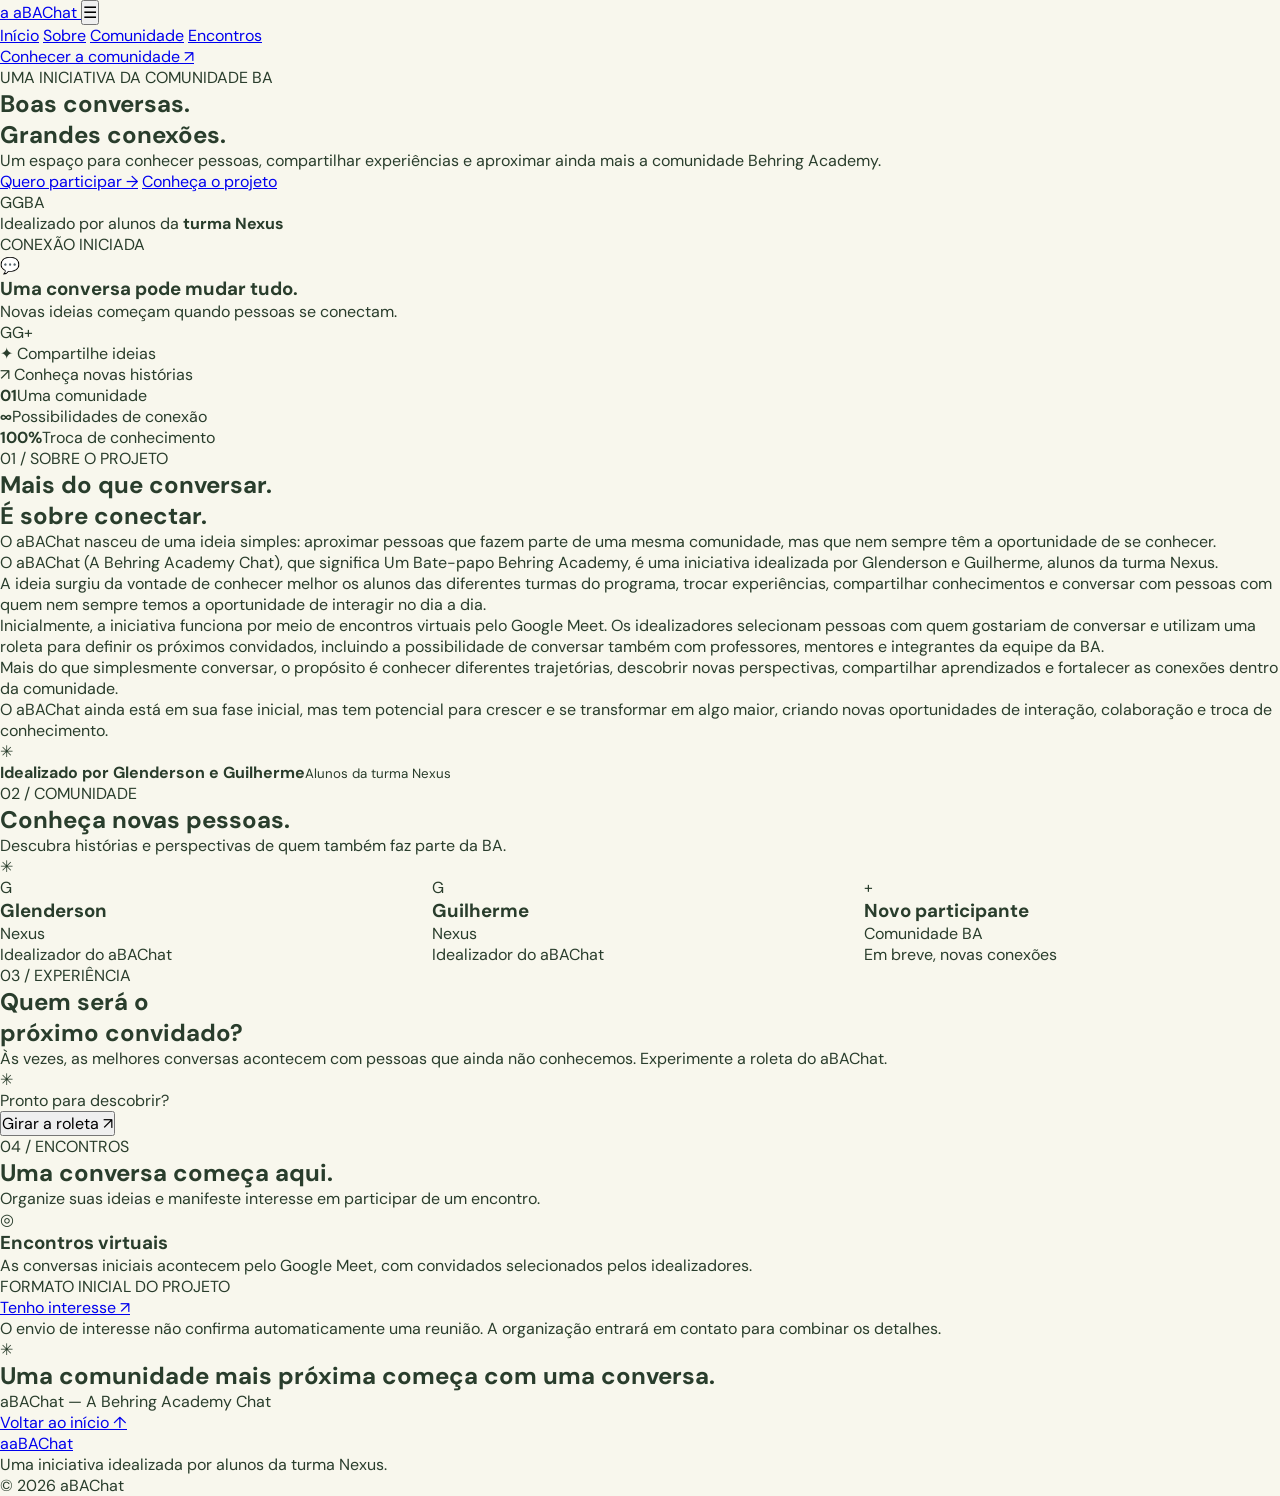
==== commit 5273b5d2: "Add files via upload" ====
--- a/index.html
+++ b/index.html
@@ -2,503 +2,139 @@
 <!DOCTYPE html>
 <html lang="pt-BR">
 <head>
-    <meta charset="UTF-8">
-    <meta name="viewport" content="width=device-width, initial-scale=1.0">
-    <meta name="theme-color" content="#315b32">
+  <meta charset="UTF-8">
+  <meta name="viewport" content="width=device-width, initial-scale=1.0">
+  <meta name="theme-color" content="#064e3b">
+  <meta name="description" content="aBAChat — conectando a comunidade Behring Academy.">
+  <title>aBAChat — Behring Academy Chat</title>
+  <link rel="stylesheet" href="style.css">
+  <link rel="preconnect" href="https://fonts.googleapis.com">
+  <link rel="preconnect" href="https://fonts.gstatic.com" crossorigin>
+  <link href="https://fonts.googleapis.com/css2?family=DM+Sans:wght@400;500;600;700;800&display=swap" rel="stylesheet">
+</head>
+<body>
+  <header class="topbar">
+    <a class="brand" href="#inicio">
+      <span class="brand-icon">a</span>
+      <span>aBA<span class="brand-light">Chat</span></span>
+    </a>
+    <button class="menu-toggle" id="menuToggle" aria-label="Abrir menu">☰</button>
+    <nav id="navigation">
+      <a href="#inicio">Início</a>
+      <a href="#sobre">Sobre</a>
+      <a href="#comunidade">Comunidade</a>
+      <a href="#encontros">Encontros</a>
+    </nav>
+    <a href="#comunidade" class="top-button">Conhecer a comunidade ↗</a>
+  </header>
 
-    <title>aBAChat — A Behring Academy Chat</title>
-
-    <meta name="description" content="Conecte-se com alunos, professores e mentores da comunidade Behring Academy.">
-
-    <link rel="stylesheet" href="style.css">
-
-    <link rel="preconnect" href="https://fonts.googleapis.com">
-    <link rel="preconnect" href="https://fonts.gstatic.com" crossorigin>
-
-    <link href="https://fonts.googleapis.com/css2?family=DM+Sans:wght@400;500;600;700;800&display=swap" rel="stylesheet">
-</head>
-
-<body>
-
-    <!-- TELA DE LOGIN -->
-
-    <section id="loginScreen" class="login-screen">
-
-        <div class="login-container">
-
-            <div class="login-brand">
-                <div class="avocado-logo">a</div>
-
-                <div>
-                    <h1>aBAChat</h1>
-                    <p>A Behring Academy Chat</p>
-                </div>
-            </div>
-
-            <div class="login-content">
-
-                <span class="login-tag">BEM-VINDO À COMUNIDADE</span>
-
-                <h2>
-                    Pessoas diferentes.<br>
-                    <span>Conexões extraordinárias.</span>
-                </h2>
-
-                <p>
-                    Conheça alunos, compartilhe experiências e
-                    participe de conversas com pessoas de toda
-                    a comunidade Behring Academy.
-                </p>
-
-                <button id="googleLogin" class="google-button" type="button">
-                    <img
-                        src="https://www.gstatic.com/firebasejs/ui/2.0.0/images/auth/google.svg"
-                        alt=""
-                    >
-                    Entrar com Google
-                </button>
-
-                <p class="login-warning">
-                    Acesso destinado aos integrantes da comunidade
-                    Behring Academy.
-                </p>
-
-            </div>
-
-            <div class="login-footer">
-                Idealizado por Glenderson e Guilherme · Turma Nexus
-            </div>
-
+  <main>
+    <section class="hero" id="inicio">
+      <div class="hero-content">
+        <div class="eyebrow"><span class="live-dot"></span> UMA INICIATIVA DA COMUNIDADE BA</div>
+        <h1>Boas conversas.<br><span>Grandes conexões.</span></h1>
+        <p>Um espaço para conhecer pessoas, compartilhar experiências e aproximar ainda mais a comunidade Behring Academy.</p>
+        <div class="hero-actions">
+          <a class="primary-button" href="#encontros">Quero participar <span>→</span></a>
+          <a class="text-button" href="#sobre">Conheça o projeto</a>
         </div>
-
-        <div class="login-decoration">
-            <div class="avocado-shape">
-                <div class="avocado-seed"></div>
-            </div>
-
-            <div class="decoration-text">
-                <span>✳</span>
-                <h3>Uma conversa<br>pode mudar tudo.</h3>
-                <p>Conectando a comunidade BA.</p>
-            </div>
+        <div class="hero-note">
+          <div class="avatar-stack"><span>G</span><span>G</span><span>BA</span></div>
+          <p>Idealizado por alunos da <strong>turma Nexus</strong></p>
         </div>
-
+      </div>
+      <div class="hero-art">
+        <div class="orbit orbit-one"></div>
+        <div class="orbit orbit-two"></div>
+        <div class="chat-card">
+          <div class="chat-card-top"><span class="online-dot"></span> CONEXÃO INICIADA</div>
+          <div class="chat-emoji">💬</div>
+          <h3>Uma conversa pode mudar tudo.</h3>
+          <p>Novas ideias começam quando pessoas se conectam.</p>
+          <div class="chat-people"><span>G</span><span>G</span><span>+</span></div>
+        </div>
+        <div class="floating-tag tag-top">✦ Compartilhe ideias</div>
+        <div class="floating-tag tag-bottom">↗ Conheça novas histórias</div>
+      </div>
     </section>
 
+    <section class="stats">
+      <div><strong>01</strong><span>Uma comunidade</span></div>
+      <div><strong>∞</strong><span>Possibilidades de conexão</span></div>
+      <div><strong>100%</strong><span>Troca de conhecimento</span></div>
+    </section>
 
-    <!-- APLICAÇÃO -->
+    <section class="section about-section" id="sobre">
+      <div class="section-label">01 / SOBRE O PROJETO</div>
+      <div class="about-grid">
+        <div>
+          <h2>Mais do que conversar.<br><span>É sobre conectar.</span></h2>
+          <p class="section-intro">O aBAChat nasceu de uma ideia simples: aproximar pessoas que fazem parte de uma mesma comunidade, mas que nem sempre têm a oportunidade de se conhecer.</p>
+        </div>
+        <div class="about-text">
+          <p>O aBAChat (A Behring Academy Chat), que significa Um Bate-papo Behring Academy, é uma iniciativa idealizada por Glenderson e Guilherme, alunos da turma Nexus.</p>
+          <p>A ideia surgiu da vontade de conhecer melhor os alunos das diferentes turmas do programa, trocar experiências, compartilhar conhecimentos e conversar com pessoas com quem nem sempre temos a oportunidade de interagir no dia a dia.</p>
+          <p>Inicialmente, a iniciativa funciona por meio de encontros virtuais pelo Google Meet. Os idealizadores selecionam pessoas com quem gostariam de conversar e utilizam uma roleta para definir os próximos convidados, incluindo a possibilidade de conversar também com professores, mentores e integrantes da equipe da BA.</p>
+          <p>Mais do que simplesmente conversar, o propósito é conhecer diferentes trajetórias, descobrir novas perspectivas, compartilhar aprendizados e fortalecer as conexões dentro da comunidade.</p>
+          <p>O aBAChat ainda está em sua fase inicial, mas tem potencial para crescer e se transformar em algo maior, criando novas oportunidades de interação, colaboração e troca de conhecimento.</p>
+          <div class="founders"><span class="founder-icon">✳</span><div><strong>Idealizado por Glenderson e Guilherme</strong><small>Alunos da turma Nexus</small></div></div>
+        </div>
+      </div>
+    </section>
 
-    <div id="appScreen" class="app-screen hidden">
+    <section class="section community-section" id="comunidade">
+      <div class="section-label">02 / COMUNIDADE</div>
+      <div class="section-heading">
+        <div><h2>Conheça novas pessoas.</h2><p>Descubra histórias e perspectivas de quem também faz parte da BA.</p></div>
+        <span class="section-symbol">✳</span>
+      </div>
+      <div class="community-grid" id="peopleGrid"></div>
+    </section>
 
-        <!-- SIDEBAR -->
+    <section class="roulette-section">
+      <div class="roulette-copy">
+        <div class="section-label light-label">03 / EXPERIÊNCIA</div>
+        <h2>Quem será o<br>próximo convidado?</h2>
+        <p>Às vezes, as melhores conversas acontecem com pessoas que ainda não conhecemos. Experimente a roleta do aBAChat.</p>
+      </div>
+      <div class="roulette-box">
+        <div class="roulette-wheel" id="rouletteWheel"><span>✳</span></div>
+        <p id="rouletteResult">Pronto para descobrir?</p>
+        <button class="roulette-button" id="spinButton">Girar a roleta ↗</button>
+      </div>
+    </section>
 
-        <aside class="sidebar">
+    <section class="section meetings-section" id="encontros">
+      <div class="section-label">04 / ENCONTROS</div>
+      <div class="section-heading">
+        <div><h2>Uma conversa começa aqui.</h2><p>Organize suas ideias e manifeste interesse em participar de um encontro.</p></div>
+      </div>
+      <div class="meeting-card">
+        <div class="meeting-icon">◎</div>
+        <div class="meeting-info">
+          <h3>Encontros virtuais</h3>
+          <p>As conversas iniciais acontecem pelo Google Meet, com convidados selecionados pelos idealizadores.</p>
+          <span class="meeting-status">FORMATO INICIAL DO PROJETO</span>
+        </div>
+        <a class="primary-button" href="mailto:abachat.contato@gmail.com?subject=Interesse%20no%20aBAChat">Tenho interesse ↗</a>
+      </div>
+      <p class="disclaimer">O envio de interesse não confirma automaticamente uma reunião. A organização entrará em contato para combinar os detalhes.</p>
+    </section>
 
-            <div class="sidebar-brand">
-                <div class="avocado-logo">a</div>
+    <section class="closing">
+      <span>✳</span>
+      <h2>Uma comunidade mais próxima começa com uma conversa.</h2>
+      <p>aBAChat — A Behring Academy Chat</p>
+      <a href="#inicio">Voltar ao início ↑</a>
+    </section>
+  </main>
 
-                <div>
-                    <h2>aBAChat</h2>
-                    <span>Behring Academy</span>
-                </div>
-            </div>
+  <footer>
+    <a class="brand footer-brand" href="#inicio"><span class="brand-icon">a</span><span>aBA<span class="brand-light">Chat</span></span></a>
+    <p>Uma iniciativa idealizada por alunos da turma Nexus.</p>
+    <span>© 2026 aBAChat</span>
+  </footer>
 
-            <div class="sidebar-label">MENU PRINCIPAL</div>
-
-            <nav class="sidebar-nav">
-
-                <button class="nav-item active" data-page="home">
-                    <span>⌂</span>
-                    Início
-                </button>
-
-                <button class="nav-item" data-page="community">
-                    <span>♧</span>
-                    Comunidade
-                </button>
-
-                <button class="nav-item" data-page="meetings">
-                    <span>◷</span>
-                    Conversas
-                </button>
-
-                <button class="nav-item" data-page="roulette">
-                    <span>✳</span>
-                    Roleta
-                </button>
-
-                <button class="nav-item" data-page="profile">
-                    <span>◎</span>
-                    Meu perfil
-                </button>
-
-            </nav>
-
-            <div class="sidebar-bottom">
-
-                <div class="sidebar-project">
-                    <span>✳</span>
-                    <strong>Uma comunidade mais próxima.</strong>
-                    <p>Conheça. Converse. Compartilhe.</p>
-                </div>
-
-                <button id="logoutButton" class="logout-button">
-                    ↪ Sair da conta
-                </button>
-
-            </div>
-
-        </aside>
-
-
-        <!-- CONTEÚDO PRINCIPAL -->
-
-        <main class="main-content">
-
-            <header class="app-header">
-
-                <div>
-                    <span class="header-label">BEHRING ACADEMY / COMMUNITY</span>
-                    <h2 id="pageTitle">Início</h2>
-                </div>
-
-                <div class="header-user">
-
-                    <div class="user-information">
-                        <strong id="headerUserName">Usuário</strong>
-                        <span>Comunidade BA</span>
-                    </div>
-
-                    <img
-                        id="headerUserPhoto"
-                        class="user-photo"
-                        src="https://placehold.co/100x100/315b32/ffffff?text=BA"
-                        alt="Foto do perfil"
-                    >
-
-                </div>
-
-            </header>
-
-
-            <!-- PÁGINA INICIAL -->
-
-            <section id="page-home" class="page active">
-
-                <div class="welcome-banner">
-
-                    <div class="welcome-content">
-
-                        <span class="welcome-tag">✳ SUA COMUNIDADE, MAIS PERTO</span>
-
-                        <h1>
-                            Olá, <span id="welcomeUserName">estudante</span>!
-                        </h1>
-
-                        <p>
-                            Que tal conhecer alguém novo hoje?
-                            Grandes ideias começam com boas conversas.
-                        </p>
-
-                        <button class="main-button" data-goto="community">
-                            Explorar comunidade →
-                        </button>
-
-                    </div>
-
-                    <div class="welcome-art">
-                        <div class="welcome-avocado">
-                            <div class="welcome-avocado-seed"></div>
-                        </div>
-                    </div>
-
-                </div>
-
-
-                <div class="section-title">
-                    <div>
-                        <span class="section-eyebrow">DESCUBRA</span>
-                        <h2>O que acontece no aBAChat?</h2>
-                    </div>
-                </div>
-
-
-                <div class="feature-grid">
-
-                    <article class="feature-card">
-                        <div class="feature-icon">♧</div>
-                        <h3>Conheça pessoas</h3>
-                        <p>Descubra alunos de diferentes turmas e conheça suas trajetórias.</p>
-                        <button data-goto="community">Explorar →</button>
-                    </article>
-
-                    <article class="feature-card">
-                        <div class="feature-icon">◷</div>
-                        <h3>Marque conversas</h3>
-                        <p>Organize encontros virtuais e compartilhe experiências.</p>
-                        <button data-goto="meetings">Conversar →</button>
-                    </article>
-
-                    <article class="feature-card">
-                        <div class="feature-icon">✳</div>
-                        <h3>Descubra alguém</h3>
-                        <p>Use a roleta para descobrir quem poderá ser seu próximo convidado.</p>
-                        <button data-goto="roulette">Girar roleta →</button>
-                    </article>
-
-                </div>
-
-
-                <div class="about-banner">
-                    <div>
-                        <span class="section-eyebrow">NOSSA IDEIA</span>
-                        <h2>Mais do que um bate-papo.</h2>
-                        <p>
-                            O aBAChat nasceu para aproximar pessoas,
-                            incentivar trocas de conhecimento e fortalecer
-                            a comunidade Behring Academy.
-                        </p>
-                    </div>
-
-                    <span class="about-symbol">✳</span>
-                </div>
-
-            </section>
-
-
-            <!-- COMUNIDADE -->
-
-            <section id="page-community" class="page">
-
-                <div class="page-intro">
-                    <span class="section-eyebrow">CONECTE-SE</span>
-                    <h1>Comunidade BA</h1>
-                    <p>Conheça pessoas e descubra novas histórias.</p>
-                </div>
-
-                <div class="search-container">
-                    <span>⌕</span>
-                    <input
-                        type="search"
-                        id="searchPeople"
-                        placeholder="Buscar alunos..."
-                    >
-                </div>
-
-                <div class="community-filters">
-
-                    <button class="filter-button active" data-filter="todos">
-                        Todos
-                    </button>
-
-                    <button class="filter-button" data-filter="aluno">
-                        Alunos
-                    </button>
-
-                    <button class="filter-button" data-filter="mentor">
-                        Mentores
-                    </button>
-
-                    <button class="filter-button" data-filter="professor">
-                        Professores
-                    </button>
-
-                </div>
-
-                <div id="communityGrid" class="community-grid">
-
-                    <div class="empty-state">
-                        <span>♧</span>
-                        <h3>Conheça a comunidade</h3>
-                        <p>Os participantes aparecerão aqui quando estiverem cadastrados.</p>
-                    </div>
-
-                </div>
-
-            </section>
-
-
-            <!-- CONVERSAS -->
-
-            <section id="page-meetings" class="page">
-
-                <div class="page-intro">
-                    <span class="section-eyebrow">ENCONTROS VIRTUAIS</span>
-                    <h1>Conversas</h1>
-                    <p>Organize encontros e compartilhe experiências.</p>
-                </div>
-
-                <div class="meeting-highlight">
-
-                    <div class="meeting-highlight-icon">◷</div>
-
-                    <div>
-                        <h2>Uma conversa começa com um convite.</h2>
-                        <p>
-                            Encontros virtuais pelo Google Meet para
-                            aproximar integrantes da comunidade BA.
-                        </p>
-                    </div>
-
-                </div>
-
-                <div class="meeting-form-container">
-
-                    <h2>Manifestar interesse</h2>
-
-                    <form id="meetingForm">
-
-                        <label for="meetingPerson">Com quem você gostaria de conversar?</label>
-
-                        <input
-                            type="text"
-                            id="meetingPerson"
-                            placeholder="Nome do participante"
-                            required
-                        >
-
-                        <label for="meetingDate">Data desejada</label>
-
-                        <input
-                            type="date"
-                            id="meetingDate"
-                            required
-                        >
-
-                        <label for="meetingTime">Horário desejado</label>
-
-                        <input
-                            type="time"
-                            id="meetingTime"
-                            required
-                        >
-
-                        <label for="meetingMessage">Sobre o que gostaria de conversar?</label>
-
-                        <textarea
-                            id="meetingMessage"
-                            rows="4"
-                            placeholder="Conte um pouco sobre o assunto..."
-                        ></textarea>
-
-                        <button class="main-button" type="submit">
-                            Enviar interesse →
-                        </button>
-
-                    </form>
-
-                    <div id="meetingFeedback" class="feedback-message"></div>
-
-                </div>
-
-            </section>
-
-
-            <!-- ROLETA -->
-
-            <section id="page-roulette" class="page">
-
-                <div class="page-intro">
-                    <span class="section-eyebrow">UMA NOVA CONEXÃO</span>
-                    <h1>Roleta aBAChat</h1>
-                    <p>Descubra quem poderá ser seu próximo convidado.</p>
-                </div>
-
-                <div class="roulette-container">
-
-                    <div class="roulette-visual" id="rouletteVisual">
-                        <div class="roulette-center">✳</div>
-                    </div>
-
-                    <h2 id="rouletteResult">Quem será o próximo?</h2>
-
-                    <p>
-                        Deixe a sorte escolher uma nova pessoa
-                        para você conhecer.
-                    </p>
-
-                    <button id="spinButton" class="main-button">
-                        Girar roleta ✳
-                    </button>
-
-                </div>
-
-            </section>
-
-
-            <!-- PERFIL -->
-
-            <section id="page-profile" class="page">
-
-                <div class="page-intro">
-                    <span class="section-eyebrow">SUA IDENTIDADE</span>
-                    <h1>Meu perfil</h1>
-                    <p>Apresente-se à comunidade Behring Academy.</p>
-                </div>
-
-                <div class="profile-card">
-
-                    <img
-                        id="profilePhoto"
-                        src="https://placehold.co/120x120/315b32/ffffff?text=BA"
-                        alt="Foto do perfil"
-                    >
-
-                    <h2 id="profileName">Usuário</h2>
-                    <p id="profileEmail">email@exemplo.com</p>
-
-                    <div class="profile-form">
-
-                        <label for="profileDisplayName">Nome de exibição</label>
-
-                        <input
-                            type="text"
-                            id="profileDisplayName"
-                            placeholder="Seu nome"
-                        >
-
-                        <label for="profileClass">Turma</label>
-
-                        <input
-                            type="text"
-                            id="profileClass"
-                            placeholder="Ex.: Nexus"
-                        >
-
-                        <label for="profileDescription">Sobre você</label>
-
-                        <textarea
-                            id="profileDescription"
-                            rows="4"
-                            placeholder="Conte um pouco sobre você..."
-                        ></textarea>
-
-                        <button id="saveProfile" class="main-button">
-                            Salvar perfil →
-                        </button>
-
-                        <div id="profileFeedback" class="feedback-message"></div>
-
-                    </div>
-
-                </div>
-
-            </section>
-
-
-            <footer class="app-footer">
-                <strong>aBAChat</strong>
-                <span>A Behring Academy Chat · Uma iniciativa idealizada por alunos da turma Nexus.</span>
-            </footer>
-
-        </main>
-
-    </div>
-
-
-    <!-- FIREBASE E JAVASCRIPT -->
-
-    <script type="module" src="app.js"></script>
-
+  <script src="app.js"></script>
 </body>
 </html>
--- a/style.css
+++ b/style.css
@@ -1,860 +1,1178 @@
+
+/* ========================================
+   aBAChat — A Behring Academy Chat
+   Identidade visual: Abacate 🥑
+======================================== */
 
 :root {
-  --green-950: #052e22;
-  --green-900: #064e3b;
-  --green-800: #065f46;
-  --green-700: #047857;
-  --green-600: #059669;
-  --green-500: #10b981;
-  --green-300: #6ee7b7;
-  --green-100: #d1fae5;
-  --green-50: #ecfdf5;
-  --white: #ffffff;
-  --text: #12382b;
-  --muted: #668075;
+    --green-dark: #24452b;
+    --green-deep: #315b32;
+    --green-main: #527d3c;
+    --green-avocado: #78a94c;
+    --green-light: #a8c982;
+    --green-pale: #dceacb;
+    --cream: #f8f7ed;
+    --white: #ffffff;
+    --text: #293d2c;
+    --muted: #788477;
+    --border: #e5ebdc;
+    --shadow: 0 12px 35px rgba(49, 91, 50, 0.08);
 }
 
 * {
-  margin: 0;
-  padding: 0;
-  box-sizing: border-box;
-  scroll-behavior: smooth;
+    margin: 0;
+    padding: 0;
+    box-sizing: border-box;
+}
+
+html {
+    scroll-behavior: smooth;
 }
 
 body {
-  font-family: "DM Sans", sans-serif;
-  color: var(--text);
-  background: #f8fcf9;
-}
-
-a {
-  text-decoration: none;
-  color: inherit;
+    font-family: "DM Sans", sans-serif;
+    background: var(--cream);
+    color: var(--text);
+}
+
+button,
+input,
+textarea {
+    font: inherit;
 }
 
 button {
-  font: inherit;
-  cursor: pointer;
-}
-
-.topbar {
-  height: 78px;
-  padding: 0 7%;
-  display: flex;
-  align-items: center;
-  justify-content: space-between;
-  background: white;
-  border-bottom: 1px solid #e5f1e9;
-  position: sticky;
-  top: 0;
-  z-index: 10;
-}
-
-.brand {
-  display: flex;
-  align-items: center;
-  gap: 10px;
-  font-size: 23px;
-  font-weight: 800;
-  color: var(--green-950);
-  letter-spacing: -1px;
-}
-
-.brand-icon {
-  width: 37px;
-  height: 37px;
-  border-radius: 12px;
-  display: grid;
-  place-items: center;
-  background: var(--green-800);
-  color: white;
-  font-size: 25px;
-}
-
-.brand-light {
-  color: var(--green-600);
-}
-
-.topbar nav {
-  display: flex;
-  align-items: center;
-  gap: 32px;
-  font-size: 13px;
-  font-weight: 600;
-  color: #526d60;
-}
-
-.topbar nav a:hover {
-  color: var(--green-600);
-}
-
-.top-button {
-  background: var(--green-900);
-  color: white;
-  padding: 12px 19px;
-  border-radius: 9px;
-  font-size: 12px;
-  font-weight: 700;
-  transition: .2s;
-}
-
-.top-button:hover,
-.primary-button:hover {
-  background: var(--green-700);
-  transform: translateY(-2px);
-}
-
-.menu-toggle {
-  display: none;
-  border: 0;
-  background: transparent;
-  color: var(--green-900);
-  font-size: 25px;
-}
-
-.hero {
-  min-height: 590px;
-  padding: 90px 10%;
-  display: grid;
-  grid-template-columns: 1.1fr .9fr;
-  align-items: center;
-  gap: 50px;
-  overflow: hidden;
-  background:
-    radial-gradient(circle at 85% 20%, #d1fae5 0, transparent 35%),
-    linear-gradient(120deg, #f0fdf4, #ffffff);
-}
-
-.eyebrow,
-.section-label {
-  font-size: 10px;
-  font-weight: 800;
-  letter-spacing: 2px;
-  color: var(--green-700);
-}
-
-.live-dot,
-.online-dot {
-  display: inline-block;
-  width: 7px;
-  height: 7px;
-  border-radius: 50%;
-  background: var(--green-500);
-  margin-right: 7px;
-}
-
-.hero h1 {
-  margin: 24px 0;
-  font-size: clamp(43px, 5vw, 68px);
-  line-height: 1.07;
-  letter-spacing: -3px;
-  color: var(--green-950);
-}
-
-.hero h1 span,
-.about-grid h2 span {
-  color: var(--green-600);
-}
-
-.hero-content > p {
-  max-width: 490px;
-  color: var(--muted);
-  line-height: 1.8;
-  font-size: 15px;
-}
-
-.hero-actions {
-  display: flex;
-  align-items: center;
-  gap: 25px;
-  margin-top: 30px;
-}
-
-.primary-button {
-  display: inline-flex;
-  align-items: center;
-  justify-content: center;
-  gap: 18px;
-  padding: 15px 22px;
-  border-radius: 9px;
-  background: var(--green-900);
-  color: white;
-  font-size: 13px;
-  font-weight: 700;
-  transition: .2s;
-}
-
-.text-button {
-  font-size: 13px;
-  font-weight: 700;
-  color: var(--green-800);
-}
-
-.hero-note {
-  display: flex;
-  align-items: center;
-  gap: 12px;
-  margin-top: 45px;
-}
-
-.hero-note p {
-  font-size: 11px;
-  color: var(--muted);
-}
-
-.hero-note strong {
-  color: var(--green-900);
-}
-
-.avatar-stack {
-  display: flex;
-}
-
-.avatar-stack span,
-.chat-people span {
-  width: 31px;
-  height: 31px;
-  display: grid;
-  place-items: center;
-  border: 2px solid white;
-  border-radius: 50%;
-  margin-right: -8px;
-  background: var(--green-800);
-  color: white;
-  font-size: 10px;
-  font-weight: 800;
-}
-
-.avatar-stack span:nth-child(2) {
-  background: var(--green-500);
-}
-
-.avatar-stack span:nth-child(3) {
-  background: var(--green-100);
-  color: var(--green-900);
-}
-
-.hero-art {
-  height: 390px;
-  display: grid;
-  place-items: center;
-  position: relative;
-}
-
-.orbit {
-  position: absolute;
-  border: 1px solid #a7e6c5;
-  border-radius: 50%;
-}
-
-.orbit-one {
-  width: 350px;
-  height: 350px;
-}
-
-.orbit-two {
-  width: 275px;
-  height: 275px;
-  border-style: dashed;
-}
-
-.chat-card {
-  width: 290px;
-  padding: 28px;
-  border: 1px solid #d8eee0;
-  border-radius: 23px;
-  background: white;
-  box-shadow: 0 25px 70px #064e3b16;
-  z-index: 1;
-  text-align: center;
-}
-
-.chat-card-top {
-  font-size: 9px;
-  font-weight: 800;
-  letter-spacing: 1px;
-  color: var(--green-700);
-}
-
-.chat-emoji {
-  margin: 25px auto 15px;
-  width: 75px;
-  height: 75px;
-  border-radius: 25px;
-  display: grid;
-  place-items: center;
-  background: var(--green-100);
-  font-size: 35px;
-}
-
-.chat-card h3 {
-  color: var(--green-950);
-  font-size: 20px;
-  line-height: 1.3;
-}
-
-.chat-card p {
-  margin-top: 10px;
-  color: var(--muted);
-  font-size: 11px;
-  line-height: 1.6;
-}
-
-.chat-people {
-  display: flex;
-  justify-content: center;
-  margin-top: 23px;
-}
-
-.chat-people span:nth-child(2) {
-  background: var(--green-500);
-}
-
-.chat-people span:nth-child(3) {
-  background: var(--green-100);
-  color: var(--green-900);
-}
-
-.floating-tag {
-  position: absolute;
-  padding: 12px 16px;
-  border: 1px solid #d8eee0;
-  border-radius: 9px;
-  background: white;
-  color: var(--green-800);
-  box-shadow: 0 10px 30px #064e3b12;
-  font-size: 10px;
-  font-weight: 700;
-}
-
-.tag-top {
-  top: 35px;
-  right: 0;
-}
-
-.tag-bottom {
-  bottom: 35px;
-  left: 0;
-}
-
-.stats {
-  display: grid;
-  grid-template-columns: repeat(3, 1fr);
-  padding: 35px 12%;
-  background: var(--green-900);
-  color: white;
-  text-align: center;
-}
-
-.stats div {
-  display: flex;
-  flex-direction: column;
-  gap: 7px;
-  border-right: 1px solid #ffffff25;
-}
-
-.stats div:last-child {
-  border: 0;
-}
-
-.stats strong {
-  font-size: 27px;
-  color: var(--green-300);
-}
-
-.stats span {
-  font-size: 11px;
-  color: #d1fae5;
-}
-
-.section {
-  padding: 100px 10%;
-}
-
-.about-grid {
-  display: grid;
-  grid-template-columns: 1fr 1fr;
-  gap: 90px;
-  margin-top: 35px;
-}
-
-.about-grid h2,
-.section-heading h2 {
-  font-size: clamp(30px, 3.5vw, 44px);
-  line-height: 1.2;
-  letter-spacing: -1.5px;
-  color: var(--green-950);
-}
-
-.section-intro {
-  margin-top: 22px;
-  color: var(--muted);
-  font-size: 14px;
-  line-height: 1.8;
-  max-width: 410px;
-}
-
-.about-text {
-  display: flex;
-  flex-direction: column;
-  gap: 17px;
-}
-
-.about-text p {
-  font-size: 13px;
-  color: #587265;
-  line-height: 1.9;
-}
-
-.founders {
-  display: flex;
-  align-items: center;
-  gap: 13px;
-  padding: 17px;
-  border-radius: 12px;
-  background: var(--green-50);
-  margin-top: 8px;
-}
-
-.founder-icon {
-  width: 40px;
-  height: 40px;
-  border-radius: 12px;
-  display: grid;
-  place-items: center;
-  background: var(--green-800);
-  color: white;
-  font-size: 21px;
-}
-
-.founders strong,
-.founders small {
-  display: block;
-}
-
-.founders strong {
-  font-size: 12px;
-  color: var(--green-900);
-}
-
-.founders small {
-  margin-top: 5px;
-  color: var(--muted);
-  font-size: 10px;
-}
-
-.community-section {
-  background: #f0fdf4;
-}
-
-.section-heading {
-  display: flex;
-  align-items: center;
-  justify-content: space-between;
-  margin: 28px 0 35px;
-}
-
-.section-heading p {
-  color: var(--muted);
-  font-size: 13px;
-  margin-top: 10px;
-  line-height: 1.7;
-}
-
-.section-symbol {
-  font-size: 65px;
-  color: #a7e6c5;
+    cursor: pointer;
+}
+
+.hidden {
+    display: none !important;
+}
+
+/* ========================================
+   LOGO
+======================================== */
+
+.avocado-logo {
+    width: 48px;
+    height: 48px;
+    display: flex;
+    align-items: center;
+    justify-content: center;
+    background: var(--green-deep);
+    color: #e5f2d3;
+    font-size: 31px;
+    font-weight: 800;
+    border-radius: 17px 17px 17px 5px;
+    transform: rotate(-5deg);
+    box-shadow: 0 5px 15px #315b3230;
+}
+
+/* ========================================
+   LOGIN
+======================================== */
+
+.login-screen {
+    min-height: 100vh;
+    display: grid;
+    grid-template-columns: 1fr 0.85fr;
+    background: var(--cream);
+}
+
+.login-container {
+    min-height: 100vh;
+    padding: 55px 12%;
+    display: flex;
+    flex-direction: column;
+    justify-content: space-between;
+}
+
+.login-brand {
+    display: flex;
+    align-items: center;
+    gap: 13px;
+}
+
+.login-brand h1 {
+    color: var(--green-dark);
+    font-size: 26px;
+    font-weight: 800;
+    letter-spacing: -1px;
+}
+
+.login-brand p {
+    margin-top: 3px;
+    font-size: 11px;
+    color: var(--muted);
+}
+
+.login-content {
+    max-width: 440px;
+    margin: 55px auto;
+    width: 100%;
+}
+
+.login-tag {
+    display: inline-block;
+    padding: 8px 12px;
+    background: var(--green-pale);
+    color: var(--green-deep);
+    border-radius: 30px;
+    font-size: 9px;
+    font-weight: 800;
+    letter-spacing: 1.3px;
+}
+
+.login-content h2 {
+    margin-top: 27px;
+    color: var(--green-dark);
+    font-size: clamp(36px, 4vw, 51px);
+    line-height: 1.15;
+    letter-spacing: -2px;
+}
+
+.login-content h2 span {
+    color: var(--green-avocado);
+}
+
+.login-content > p {
+    margin-top: 20px;
+    color: var(--muted);
+    font-size: 14px;
+    line-height: 1.8;
+}
+
+.google-button {
+    width: 100%;
+    height: 55px;
+    margin-top: 32px;
+    border: 1px solid #dfe6d8;
+    border-radius: 10px;
+    background: white;
+    display: flex;
+    justify-content: center;
+    align-items: center;
+    gap: 13px;
+    color: var(--green-dark);
+    font-size: 13px;
+    font-weight: 700;
+    transition: 0.2s;
+}
+
+.google-button:hover {
+    border-color: var(--green-main);
+    box-shadow: var(--shadow);
+    transform: translateY(-2px);
+}
+
+.google-button img {
+    width: 20px;
+    height: 20px;
+}
+
+.login-content .login-warning {
+    margin-top: 15px;
+    text-align: center;
+    font-size: 10px;
+    color: #92998e;
+}
+
+.login-footer {
+    color: var(--muted);
+    font-size: 10px;
+}
+
+/* ========================================
+   LOGIN DECORAÇÃO
+======================================== */
+
+.login-decoration {
+    min-height: 100vh;
+    background:
+        radial-gradient(circle at 80% 15%, #a8c982 0, transparent 35%),
+        linear-gradient(145deg, #527d3c, #24452b);
+    display: flex;
+    flex-direction: column;
+    justify-content: center;
+    align-items: center;
+    position: relative;
+    overflow: hidden;
+    color: white;
+}
+
+.login-decoration::before,
+.login-decoration::after {
+    content: "";
+    position: absolute;
+    border: 1px solid #ffffff25;
+    border-radius: 50%;
+}
+
+.login-decoration::before {
+    width: 480px;
+    height: 480px;
+}
+
+.login-decoration::after {
+    width: 360px;
+    height: 360px;
+}
+
+.avocado-shape {
+    width: 220px;
+    height: 290px;
+    background: linear-gradient(140deg, #b9d98a, #78a94c);
+    border-radius: 55% 55% 48% 48% / 65% 65% 38% 38%;
+    transform: rotate(35deg);
+    position: relative;
+    z-index: 1;
+    box-shadow: 0 30px 70px #152e1d60;
+    border: 10px solid #d9e8bb;
+}
+
+.avocado-seed {
+    position: absolute;
+    width: 75px;
+    height: 85px;
+    background: #966b3e;
+    border-radius: 50%;
+    bottom: 42px;
+    left: 62px;
+    box-shadow: inset -7px -7px 12px #5d3c27;
+}
+
+.decoration-text {
+    z-index: 2;
+    margin-top: 45px;
+    text-align: center;
+}
+
+.decoration-text > span {
+    font-size: 27px;
+    color: #d5e9a9;
+}
+
+.decoration-text h3 {
+    margin-top: 10px;
+    font-size: 28px;
+    line-height: 1.2;
+}
+
+.decoration-text p {
+    margin-top: 12px;
+    font-size: 12px;
+    color: #d4e4c9;
+}
+
+/* ========================================
+   APLICAÇÃO
+======================================== */
+
+.app-screen {
+    min-height: 100vh;
+    display: flex;
+}
+
+.sidebar {
+    width: 255px;
+    min-width: 255px;
+    min-height: 100vh;
+    padding: 30px 19px;
+    background: var(--green-dark);
+    color: white;
+    display: flex;
+    flex-direction: column;
+    position: sticky;
+    top: 0;
+    height: 100vh;
+}
+
+.sidebar-brand {
+    display: flex;
+    align-items: center;
+    gap: 12px;
+    padding: 0 8px;
+}
+
+.sidebar-brand .avocado-logo {
+    background: var(--green-avocado);
+    color: white;
+    box-shadow: none;
+}
+
+.sidebar-brand h2 {
+    font-size: 19px;
+    letter-spacing: -0.7px;
+}
+
+.sidebar-brand span {
+    display: block;
+    margin-top: 4px;
+    color: #c0d4b4;
+    font-size: 10px;
+}
+
+.sidebar-label {
+    margin: 48px 10px 15px;
+    color: #a4ba99;
+    font-size: 9px;
+    font-weight: 800;
+    letter-spacing: 1.5px;
+}
+
+.sidebar-nav {
+    display: flex;
+    flex-direction: column;
+    gap: 7px;
+}
+
+.nav-item {
+    width: 100%;
+    padding: 14px 15px;
+    display: flex;
+    align-items: center;
+    gap: 14px;
+    border: 0;
+    border-radius: 9px;
+    background: transparent;
+    color: #d2e0c9;
+    text-align: left;
+    font-size: 12px;
+    font-weight: 600;
+    transition: 0.2s;
+}
+
+.nav-item span {
+    width: 22px;
+    text-align: center;
+    font-size: 19px;
+}
+
+.nav-item:hover {
+    background: #ffffff12;
+}
+
+.nav-item.active {
+    background: var(--green-avocado);
+    color: white;
+}
+
+.sidebar-bottom {
+    margin-top: auto;
+}
+
+.sidebar-project {
+    padding: 17px;
+    background: #ffffff10;
+    border: 1px solid #ffffff15;
+    border-radius: 12px;
+}
+
+.sidebar-project > span {
+    font-size: 22px;
+    color: #b7d68d;
+}
+
+.sidebar-project strong {
+    display: block;
+    margin-top: 10px;
+    font-size: 12px;
+    line-height: 1.5;
+}
+
+.sidebar-project p {
+    margin-top: 7px;
+    color: #c3d5bb;
+    font-size: 10px;
+}
+
+.logout-button {
+    width: 100%;
+    margin-top: 20px;
+    padding: 12px;
+    border: 0;
+    background: transparent;
+    color: #c9d8c2;
+    text-align: left;
+    font-size: 11px;
+}
+
+.logout-button:hover {
+    color: white;
+}
+
+/* ========================================
+   CONTEÚDO
+======================================== */
+
+.main-content {
+    flex: 1;
+    min-width: 0;
+    padding: 0 45px;
+}
+
+.app-header {
+    min-height: 105px;
+    display: flex;
+    align-items: center;
+    justify-content: space-between;
+    border-bottom: 1px solid var(--border);
+}
+
+.header-label {
+    color: var(--green-main);
+    font-size: 9px;
+    font-weight: 800;
+    letter-spacing: 1.4px;
+}
+
+.app-header h2 {
+    margin-top: 6px;
+    color: var(--green-dark);
+    font-size: 21px;
+}
+
+.header-user {
+    display: flex;
+    align-items: center;
+    gap: 13px;
+}
+
+.user-information {
+    text-align: right;
+}
+
+.user-information strong,
+.user-information span {
+    display: block;
+}
+
+.user-information strong {
+    font-size: 12px;
+    color: var(--green-dark);
+}
+
+.user-information span {
+    margin-top: 4px;
+    font-size: 10px;
+    color: var(--muted);
+}
+
+.user-photo {
+    width: 42px;
+    height: 42px;
+    object-fit: cover;
+    border-radius: 50%;
+    border: 2px solid var(--green-light);
+}
+
+/* ========================================
+   PÁGINAS
+======================================== */
+
+.page {
+    display: none;
+    padding: 35px 0 70px;
+}
+
+.page.active {
+    display: block;
+}
+
+.page-intro {
+    margin-bottom: 30px;
+}
+
+.section-eyebrow {
+    color: var(--green-main);
+    font-size: 9px;
+    font-weight: 800;
+    letter-spacing: 1.5px;
+}
+
+.page-intro h1 {
+    margin-top: 10px;
+    color: var(--green-dark);
+    font-size: 34px;
+    letter-spacing: -1px;
+}
+
+.page-intro p {
+    margin-top: 8px;
+    color: var(--muted);
+    font-size: 13px;
+}
+
+/* ========================================
+   BOAS-VINDAS
+======================================== */
+
+.welcome-banner {
+    min-height: 290px;
+    padding: 42px;
+    display: flex;
+    align-items: center;
+    justify-content: space-between;
+    overflow: hidden;
+    position: relative;
+    border-radius: 18px;
+    background: linear-gradient(115deg, #315b32, #527d3c);
+    color: white;
+}
+
+.welcome-content {
+    max-width: 490px;
+    z-index: 2;
+}
+
+.welcome-tag {
+    color: #d4e8b8;
+    font-size: 9px;
+    font-weight: 800;
+    letter-spacing: 1.4px;
+}
+
+.welcome-content h1 {
+    margin-top: 17px;
+    font-size: clamp(29px, 3vw, 40px);
+    letter-spacing: -1.5px;
+}
+
+.welcome-content h1 span {
+    color: #c6e69c;
+}
+
+.welcome-content p {
+    max-width: 400px;
+    margin-top: 12px;
+    color: #e0ebd8;
+    font-size: 12px;
+    line-height: 1.8;
+}
+
+.main-button {
+    display: inline-flex;
+    justify-content: center;
+    align-items: center;
+    margin-top: 23px;
+    padding: 13px 20px;
+    border: 0;
+    border-radius: 8px;
+    background: var(--green-avocado);
+    color: white;
+    font-size: 11px;
+    font-weight: 800;
+    transition: 0.2s;
+}
+
+.main-button:hover {
+    background: var(--green-deep);
+    transform: translateY(-2px);
+}
+
+.welcome-banner .main-button {
+    background: #d9e9bb;
+    color: var(--green-dark);
+}
+
+.welcome-banner .main-button:hover {
+    background: white;
+}
+
+.welcome-art {
+    width: 220px;
+    height: 220px;
+    display: grid;
+    place-items: center;
+    flex-shrink: 0;
+    border: 1px solid #ffffff35;
+    border-radius: 50%;
+    margin-right: 30px;
+}
+
+.welcome-avocado {
+    width: 125px;
+    height: 165px;
+    position: relative;
+    border: 7px solid #d7e9b8;
+    border-radius: 55% 55% 48% 48% / 65% 65% 38% 38%;
+    background: #91b95d;
+    transform: rotate(35deg);
+    box-shadow: 0 15px 35px #172d1a50;
+}
+
+.welcome-avocado-seed {
+    position: absolute;
+    width: 42px;
+    height: 47px;
+    bottom: 23px;
+    left: 35px;
+    border-radius: 50%;
+    background: #91673d;
+}
+
+/* ========================================
+   CARDS
+======================================== */
+
+.section-title {
+    margin: 40px 0 22px;
+}
+
+.section-title h2 {
+    margin-top: 8px;
+    color: var(--green-dark);
+    font-size: 21px;
+}
+
+.feature-grid {
+    display: grid;
+    grid-template-columns: repeat(3, 1fr);
+    gap: 17px;
+}
+
+.feature-card {
+    min-height: 200px;
+    padding: 23px;
+    border: 1px solid var(--border);
+    border-radius: 13px;
+    background: white;
+    transition: 0.2s;
+}
+
+.feature-card:hover {
+    transform: translateY(-4px);
+    box-shadow: var(--shadow);
+}
+
+.feature-icon {
+    width: 42px;
+    height: 42px;
+    display: grid;
+    place-items: center;
+    border-radius: 12px;
+    background: var(--green-pale);
+    color: var(--green-deep);
+    font-size: 22px;
+}
+
+.feature-card h3 {
+    margin-top: 18px;
+    color: var(--green-dark);
+    font-size: 14px;
+}
+
+.feature-card p {
+    margin-top: 9px;
+    color: var(--muted);
+    font-size: 11px;
+    line-height: 1.7;
+}
+
+.feature-card button {
+    margin-top: 17px;
+    border: 0;
+    background: transparent;
+    color: var(--green-main);
+    font-size: 11px;
+    font-weight: 800;
+}
+
+.about-banner {
+    margin-top: 28px;
+    padding: 28px;
+    display: flex;
+    align-items: center;
+    justify-content: space-between;
+    background: #e6eedb;
+    border-radius: 14px;
+}
+
+.about-banner h2 {
+    margin-top: 10px;
+    color: var(--green-dark);
+    font-size: 21px;
+}
+
+.about-banner p {
+    max-width: 600px;
+    margin-top: 8px;
+    color: #687d61;
+    font-size: 11px;
+    line-height: 1.8;
+}
+
+.about-symbol {
+    font-size: 50px;
+    color: var(--green-avocado);
+}
+
+/* ========================================
+   COMUNIDADE
+======================================== */
+
+.search-container {
+    height: 48px;
+    padding: 0 15px;
+    display: flex;
+    align-items: center;
+    gap: 12px;
+    border: 1px solid var(--border);
+    border-radius: 9px;
+    background: white;
+}
+
+.search-container span {
+    font-size: 23px;
+    color: var(--green-main);
+}
+
+.search-container input {
+    width: 100%;
+    border: 0;
+    outline: 0;
+    color: var(--text);
+    font-size: 12px;
+    background: transparent;
+}
+
+.community-filters {
+    display: flex;
+    flex-wrap: wrap;
+    gap: 9px;
+    margin: 20px 0;
+}
+
+.filter-button {
+    padding: 9px 16px;
+    border: 1px solid var(--border);
+    border-radius: 30px;
+    background: white;
+    color: var(--muted);
+    font-size: 10px;
+    font-weight: 700;
+}
+
+.filter-button.active {
+    background: var(--green-deep);
+    color: white;
+    border-color: var(--green-deep);
 }
 
 .community-grid {
-  display: grid;
-  grid-template-columns: repeat(3, 1fr);
-  gap: 17px;
-}
-
-.person-card {
-  padding: 23px;
-  border: 1px solid #dcefe3;
-  border-radius: 15px;
-  background: white;
-  transition: .2s;
-}
-
-.person-card:hover {
-  transform: translateY(-4px);
-  box-shadow: 0 15px 35px #064e3b0c;
-}
-
-.person-avatar {
-  width: 48px;
-  height: 48px;
-  border-radius: 15px;
-  display: grid;
-  place-items: center;
-  background: var(--green-100);
-  color: var(--green-800);
-  font-size: 18px;
-  font-weight: 800;
-}
-
-.person-card h3 {
-  margin-top: 17px;
-  color: var(--green-950);
-  font-size: 15px;
-}
-
-.person-card p {
-  margin-top: 6px;
-  color: var(--muted);
-  font-size: 11px;
-}
-
-.person-tag {
-  display: inline-block;
-  margin-top: 17px;
-  padding: 6px 9px;
-  border-radius: 5px;
-  background: var(--green-50);
-  color: var(--green-700);
-  font-size: 9px;
-  font-weight: 800;
-}
-
-.roulette-section {
-  padding: 80px 10%;
-  display: grid;
-  grid-template-columns: 1fr 1fr;
-  align-items: center;
-  gap: 50px;
-  background: var(--green-950);
-  color: white;
-}
-
-.light-label {
-  color: var(--green-300);
-}
-
-.roulette-copy h2 {
-  margin-top: 25px;
-  font-size: clamp(35px, 4vw, 50px);
-  line-height: 1.15;
-  letter-spacing: -2px;
-}
-
-.roulette-copy p {
-  max-width: 420px;
-  margin-top: 20px;
-  color: #b8d7c7;
-  font-size: 13px;
-  line-height: 1.8;
-}
-
-.roulette-box {
-  padding: 30px;
-  border: 1px solid #ffffff25;
-  border-radius: 20px;
-  background: #ffffff0b;
-  text-align: center;
-}
-
-.roulette-wheel {
-  width: 130px;
-  height: 130px;
-  margin: 0 auto 20px;
-  display: grid;
-  place-items: center;
-  border: 7px solid #6ee7b7;
-  border-radius: 50%;
-  background: conic-gradient(#10b981, #d1fae5, #059669, #6ee7b7, #10b981);
-  color: var(--green-950);
-  font-size: 55px;
-}
-
-.roulette-wheel span {
-  animation: none;
-}
-
-.roulette-wheel.spinning {
-  animation: spin 1.5s ease-in-out;
-}
-
-@keyframes spin {
-  to { transform: rotate(1080deg); }
-}
-
-.roulette-box p {
-  min-height: 20px;
-  color: #d1fae5;
-  font-size: 13px;
-  margin-bottom: 18px;
-}
-
-.roulette-button {
-  padding: 13px 22px;
-  border: 0;
-  border-radius: 8px;
-  background: var(--green-300);
-  color: var(--green-950);
-  font-size: 12px;
-  font-weight: 800;
-}
-
-.roulette-button:disabled {
-  opacity: .6;
-  cursor: wait;
-}
-
-.meeting-card {
-  display: flex;
-  align-items: center;
-  gap: 22px;
-  padding: 28px;
-  border: 1px solid #dcefe3;
-  border-radius: 16px;
-  background: white;
-}
-
-.meeting-icon {
-  width: 55px;
-  height: 55px;
-  flex-shrink: 0;
-  display: grid;
-  place-items: center;
-  border-radius: 16px;
-  background: var(--green-100);
-  color: var(--green-800);
-  font-size: 31px;
-}
-
-.meeting-info {
-  flex: 1;
-}
-
-.meeting-info h3 {
-  font-size: 17px;
-  color: var(--green-950);
-}
-
-.meeting-info p {
-  max-width: 480px;
-  margin: 7px 0;
-  color: var(--muted);
-  font-size: 11px;
-  line-height: 1.7;
-}
-
-.meeting-status {
-  color: var(--green-700);
-  font-size: 9px;
-  font-weight: 800;
-  letter-spacing: 1px;
-}
-
-.disclaimer {
-  margin-top: 14px;
-  color: var(--muted);
-  font-size: 10px;
-}
-
-.closing {
-  padding: 75px 10%;
-  background: var(--green-100);
-  text-align: center;
-}
-
-.closing > span {
-  font-size: 35px;
-  color: var(--green-700);
-}
-
-.closing h2 {
-  max-width: 650px;
-  margin: 17px auto;
-  color: var(--green-950);
-  font-size: clamp(27px, 3vw, 39px);
-  letter-spacing: -1px;
-}
-
-.closing p {
-  color: var(--green-700);
-  font-size: 12px;
-}
-
-.closing a {
-  display: inline-block;
-  margin-top: 24px;
-  color: var(--green-900);
-  font-size: 12px;
-  font-weight: 800;
-}
-
-footer {
-  display: flex;
-  align-items: center;
-  justify-content: space-between;
-  gap: 20px;
-  padding: 25px 7%;
-  background: var(--green-950);
-  color: #c4dfd0;
-}
-
-.footer-brand {
-  color: white;
-}
-
-.footer-brand .brand-light {
-  color: var(--green-300);
-}
-
-.footer-brand .brand-icon {
-  background: var(--green-600);
-}
-
-footer p,
-footer > span {
-  font-size: 10px;
-}
-
-@media (max-width: 850px) {
-  .topbar {
-    padding: 0 5%;
-  }
-
-  .topbar nav {
-    gap: 15px;
-  }
-
-  .top-button {
-    display: none;
-  }
-
-  .hero {
-    padding: 70px 7%;
-    grid-template-columns: 1fr 1fr;
-  }
-
-  .section,
-  .roulette-section {
-    padding: 75px 7%;
-  }
-
-  .about-grid {
-    gap: 40px;
-  }
-}
-
-@media (max-width: 650px) {
-  .topbar {
-    height: 68px;
-  }
-
-  .menu-toggle {
-    display: block;
-  }
-
-  .topbar nav {
-    display: none;
-    position: absolute;
-    top: 68px;
-    left: 0;
-    right: 0;
-    padding: 20px 7%;
+    display: grid;
+    grid-template-columns: repeat(3, 1fr);
+    gap: 16px;
+}
+
+.empty-state {
+    grid-column: 1 / -1;
+    padding: 60px 20px;
+    border: 1px dashed #b9cba9;
+    border-radius: 13px;
+    text-align: center;
+    background: white;
+}
+
+.empty-state > span {
+    font-size: 38px;
+    color: var(--green-avocado);
+}
+
+.empty-state h3 {
+    margin-top: 15px;
+    color: var(--green-dark);
+    font-size: 16px;
+}
+
+.empty-state p {
+    margin-top: 8px;
+    color: var(--muted);
+    font-size: 11px;
+}
+
+/* ========================================
+   CONVERSAS
+======================================== */
+
+.meeting-highlight {
+    padding: 25px;
+    display: flex;
+    align-items: center;
+    gap: 20px;
+    background: #e7efdd;
+    border-radius: 13px;
+}
+
+.meeting-highlight-icon {
+    width: 53px;
+    height: 53px;
+    display: grid;
+    place-items: center;
+    flex-shrink: 0;
+    border-radius: 15px;
+    background: var(--green-deep);
+    color: white;
+    font-size: 27px;
+}
+
+.meeting-highlight h2 {
+    color: var(--green-dark);
+    font-size: 17px;
+}
+
+.meeting-highlight p {
+    margin-top: 7px;
+    color: #70816a;
+    font-size: 11px;
+    line-height: 1.7;
+}
+
+.meeting-form-container {
+    max-width: 650px;
+    margin-top: 30px;
+    padding: 28px;
+    border: 1px solid var(--border);
+    border-radius: 14px;
+    background: white;
+}
+
+.meeting-form-container h2 {
+    margin-bottom: 25px;
+    color: var(--green-dark);
+    font-size: 19px;
+}
+
+.meeting-form-container form,
+.profile-form {
+    display: flex;
     flex-direction: column;
-    align-items: flex-start;
-    gap: 20px;
+}
+
+.meeting-form-container label,
+.profile-form label {
+    margin: 16px 0 8px;
+    color: var(--green-dark);
+    font-size: 11px;
+    font-weight: 700;
+}
+
+.meeting-form-container input,
+.meeting-form-container textarea,
+.profile-form input,
+.profile-form textarea {
+    width: 100%;
+    padding: 13px;
+    border: 1px solid var(--border);
+    border-radius: 8px;
+    outline: none;
+    background: #fcfdf9;
+    color: var(--text);
+    font-size: 12px;
+    resize: vertical;
+}
+
+.meeting-form-container input:focus,
+.meeting-form-container textarea:focus,
+.profile-form input:focus,
+.profile-form textarea:focus {
+    border-color: var(--green-avocado);
+}
+
+.meeting-form-container .main-button,
+.profile-form .main-button {
+    align-self: flex-start;
+}
+
+.feedback-message {
+    margin-top: 15px;
+    color: var(--green-main);
+    font-size: 12px;
+}
+
+/* ========================================
+   ROLETA
+======================================== */
+
+.roulette-container {
+    max-width: 560px;
+    margin: 30px auto;
+    padding: 45px 25px;
+    border: 1px solid var(--border);
+    border-radius: 18px;
     background: white;
-    border-bottom: 1px solid #dcefe3;
-  }
-
-  .topbar nav.open {
-    display: flex;
-  }
-
-  .hero {
-    padding: 65px 7% 45px;
-    grid-template-columns: 1fr;
-    gap: 15px;
-  }
-
-  .hero h1 {
-    font-size: 47px;
-  }
-
-  .hero-art {
-    height: 330px;
-  }
-
-  .orbit-one {
-    width: 290px;
-    height: 290px;
-  }
-
-  .orbit-two {
-    width: 230px;
-    height: 230px;
-  }
-
-  .tag-top {
-    right: 0;
-  }
-
-  .tag-bottom {
-    left: 0;
-  }
-
-  .stats {
-    padding: 28px 4%;
-  }
-
-  .stats strong {
+    text-align: center;
+    box-shadow: var(--shadow);
+}
+
+.roulette-visual {
+    width: 190px;
+    height: 190px;
+    margin: 0 auto 28px;
+    display: grid;
+    place-items: center;
+    border: 10px solid #dceacb;
+    border-radius: 50%;
+    background: conic-gradient(
+        #527d3c 0deg 60deg,
+        #a8c982 60deg 120deg,
+        #78a94c 120deg 180deg,
+        #dceacb 180deg 240deg,
+        #315b32 240deg 300deg,
+        #b9d69a 300deg 360deg
+    );
+}
+
+.roulette-center {
+    width: 75px;
+    height: 75px;
+    display: grid;
+    place-items: center;
+    border-radius: 50%;
+    background: var(--green-dark);
+    color: white;
+    font-size: 39px;
+}
+
+.roulette-visual.spinning {
+    animation: rouletteSpin 1.7s ease-in-out;
+}
+
+@keyframes rouletteSpin {
+    to {
+        transform: rotate(1080deg);
+    }
+}
+
+.roulette-container h2 {
+    color: var(--green-dark);
+    font-size: 22px;
+}
+
+.roulette-container > p {
+    margin-top: 10px;
+    color: var(--muted);
+    font-size: 12px;
+}
+
+.roulette-container .main-button {
+    margin-top: 25px;
+}
+
+#spinButton:disabled {
+    opacity: 0.6;
+    cursor: wait;
+}
+
+/* ========================================
+   PERFIL
+======================================== */
+
+.profile-card {
+    max-width: 600px;
+    margin: 0 auto;
+    padding: 35px;
+    border: 1px solid var(--border);
+    border-radius: 15px;
+    background: white;
+    text-align: center;
+}
+
+.profile-card > img {
+    width: 95px;
+    height: 95px;
+    object-fit: cover;
+    border: 5px solid var(--green-pale);
+    border-radius: 50%;
+}
+
+.profile-card > h2 {
+    margin-top: 14px;
+    color: var(--green-dark);
     font-size: 21px;
-  }
-
-  .stats span {
+}
+
+.profile-card > p {
+    margin-top: 5px;
+    color: var(--muted);
+    font-size: 11px;
+}
+
+.profile-form {
+    margin-top: 30px;
+    text-align: left;
+}
+
+/* ========================================
+   RODAPÉ
+======================================== */
+
+.app-footer {
+    padding: 25px 0;
+    border-top: 1px solid var(--border);
+    display: flex;
+    flex-wrap: wrap;
+    align-items: center;
+    justify-content: space-between;
+    gap: 10px;
+}
+
+.app-footer strong {
+    color: var(--green-dark);
+    font-size: 13px;
+}
+
+.app-footer span {
+    color: var(--muted);
     font-size: 9px;
-  }
-
-  .section {
-    padding: 65px 7%;
-  }
-
-  .about-grid,
-  .roulette-section {
-    grid-template-columns: 1fr;
-    gap: 35px;
-  }
-
-  .community-grid {
-    grid-template-columns: 1fr;
-  }
-
-  .section-heading {
-    align-items: flex-start;
-  }
-
-  .section-symbol {
-    font-size: 40px;
-  }
-
-  .roulette-section {
-    padding: 65px 7%;
-  }
-
-  .meeting-card {
-    align-items: flex-start;
-    flex-wrap: wrap;
-  }
-
-  .meeting-info {
-    flex-basis: calc(100% - 80px);
-  }
-
-  .meeting-card .primary-button {
-    width: 100%;
-  }
-
-  footer {
-    flex-direction: column;
-    text-align: center;
-  }
-}
+}
+
+/* ========================================
+   RESPONSIVIDADE
+======================================== */
+
+@media (max-width: 1050px) {
+    .sidebar {
+        width: 220px;
+        min-width: 220px;
+    }
+
+    .main-content {
+        padding: 0 25px;
+    }
+
+    .feature-grid,
+    .community-grid {
+        grid-template-columns: repeat(2, 1fr);
+    }
+
+    .welcome-art {
+        margin-right: 0;
+        transform: scale(0.85);
+    }
+}
+
+@media (max-width: 750px) {
+    .login-screen {
+        grid-template-columns: 1fr;
+    }
+
+    .login-container {
+        min-height: 100vh;
+        padding: 30px 8%;
+    }
+
+    .login-decoration {
+        display: none;
+    }
+
+    .login-content {
+        margin: 65px auto;
+    }
+
+    .app-screen {
+        display: block;
+    }
+
+    .sidebar {
+        position: relative;
+        width: 100%;
+        min-width: 0;
+        height: auto;
+        min-height: 0;
+        padding: 15px;
+    }
+
+    .sidebar-label,
+    .sidebar-bottom {
+        display: none;
+    }
+
+    .sidebar-nav {
+        margin-top: 17px;
+        flex-direction: row;
+        overflow-x: auto;
+        gap: 6px;
+    }
+
+    .nav-item {
+        width: auto;
+        flex-shrink: 0;
+        padding: 10px 12px;
+        font-size: 10px;
+        gap: 7px;
+    }
+
+    .nav-item span {
+        font-size: 15px;
+        width: auto;
+    }
+
+    .main-content {
+        padding: 0 18px;
+    }
+
+    .app-header {
+        min-height: 85px;
+    }
+
+    .welcome-banner {
+        padding: 27px;
+        min-height: 250px;
+    }
+
+    .welcome-art {
+        position: absolute;
+        right: -75px;
+        opacity: 0.25;
+    }
+
+    .welcome-content {
+        max-width: 100%;
+    }
+
+    .feature-grid,
+    .community-grid {
+        grid-template-columns: 1fr;
+    }
+
+    .about-symbol {
+        display: none;
+    }
+}
+
+@media (max-width: 430px) {
+    .header-label {
+        font-size: 7px;
+    }
+
+    .app-header h2 {
+        font-size: 18px;
+    }
+
+    .user-information strong {
+        font-size: 10px;
+    }
+
+    .user-photo {
+        width: 35px;
+        height: 35px;
+    }
+
+    .welcome-content h1 {
+        font-size: 29px;
+    }
+
+    .welcome-content p {
+        font-size: 11px;
+    }
+
+    .page-intro h1 {
+        font-size: 28px;
+    }
+
+    .meeting-form-container,
+    .profile-card {
+        padding: 20px;
+    }
+}
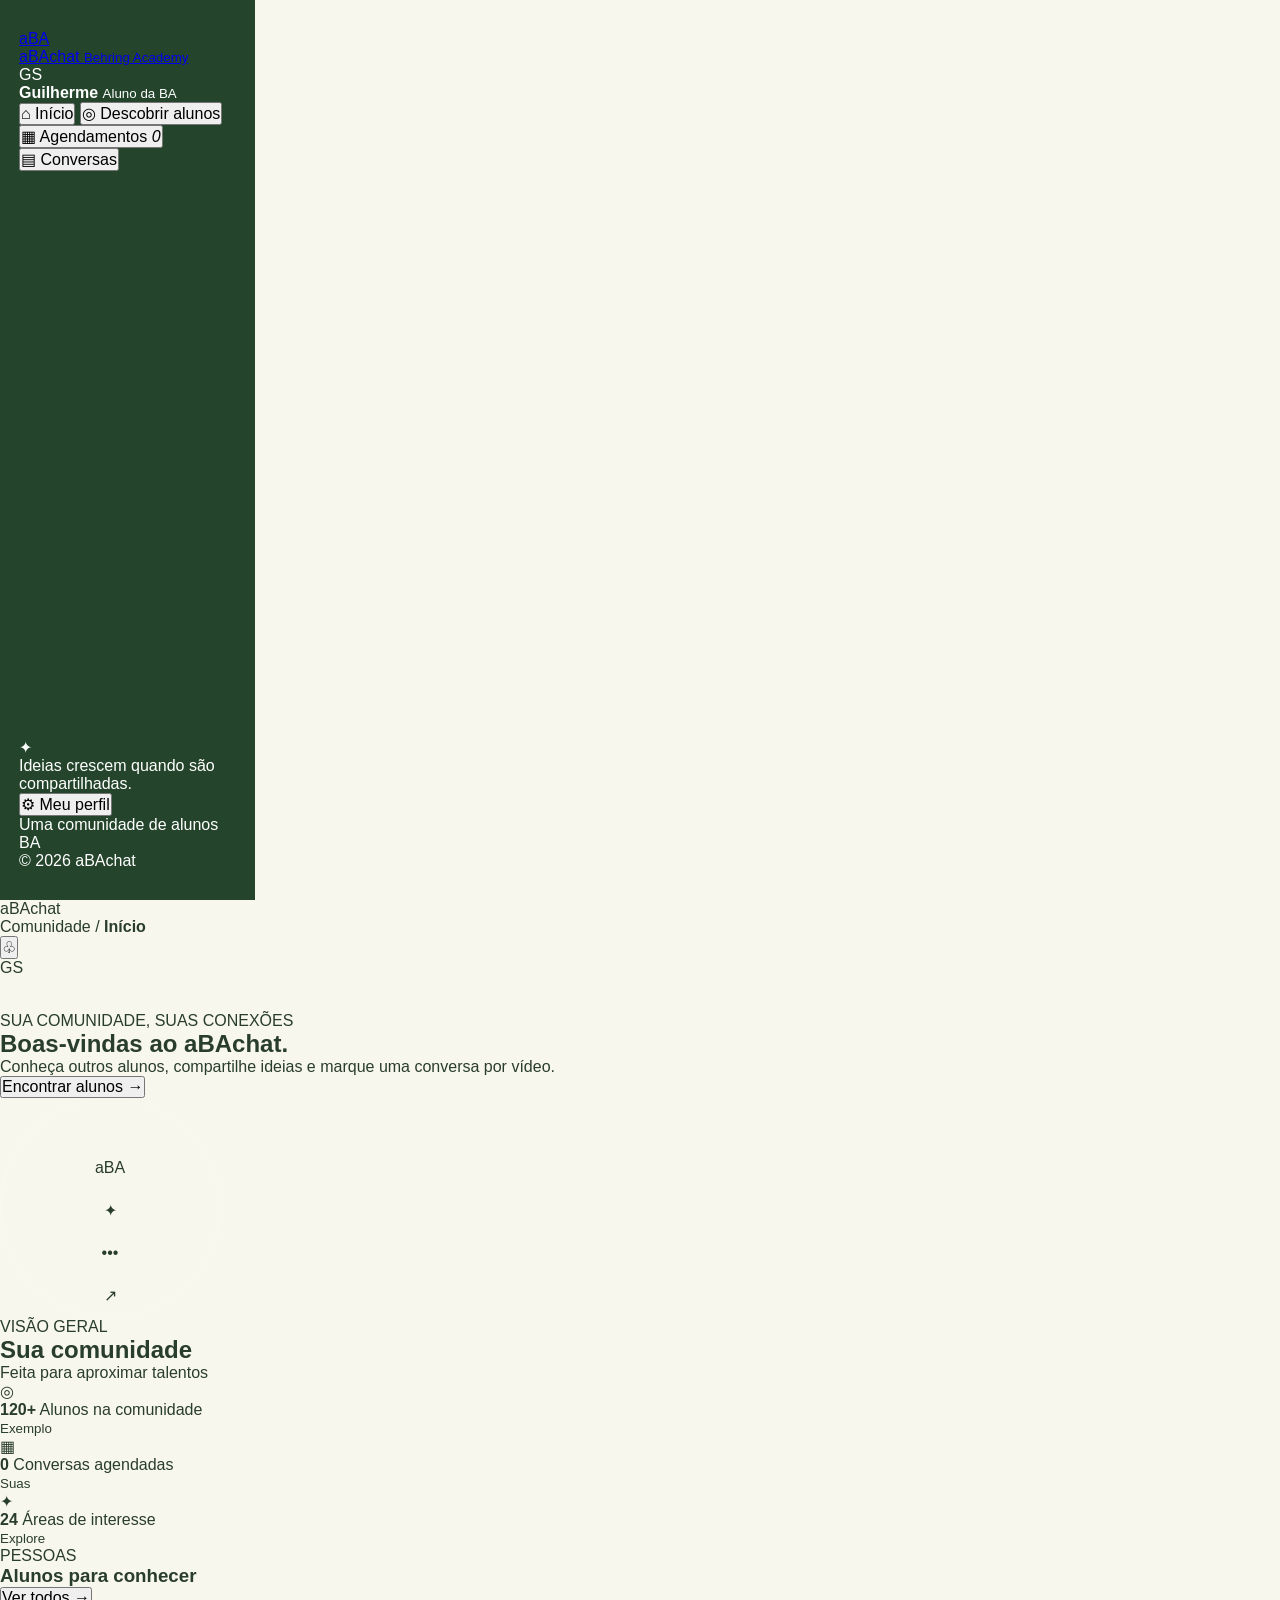
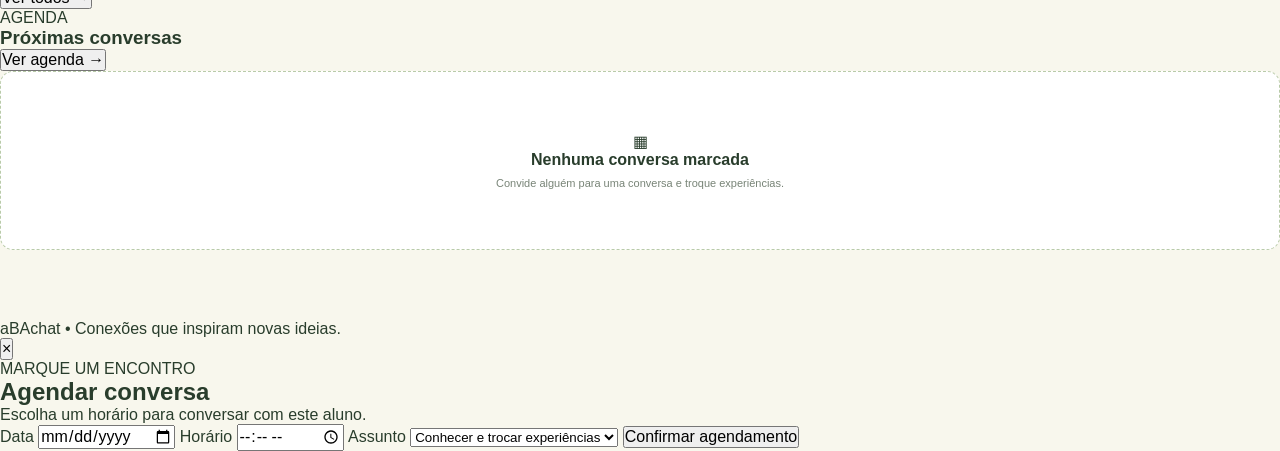
==== commit 7409c1ef: "Update index.html" ====
--- a/index.html
+++ b/index.html
@@ -2,139 +2,588 @@
 <!DOCTYPE html>
 <html lang="pt-BR">
 <head>
-  <meta charset="UTF-8">
-  <meta name="viewport" content="width=device-width, initial-scale=1.0">
-  <meta name="theme-color" content="#064e3b">
-  <meta name="description" content="aBAChat — conectando a comunidade Behring Academy.">
-  <title>aBAChat — Behring Academy Chat</title>
-  <link rel="stylesheet" href="style.css">
-  <link rel="preconnect" href="https://fonts.googleapis.com">
-  <link rel="preconnect" href="https://fonts.gstatic.com" crossorigin>
-  <link href="https://fonts.googleapis.com/css2?family=DM+Sans:wght@400;500;600;700;800&display=swap" rel="stylesheet">
+    <meta charset="UTF-8">
+    <meta name="viewport" content="width=device-width, initial-scale=1.0">
+    <meta name="theme-color" content="#10152d">
+
+    <title>aBAchat | Behring Academy</title>
+
+    <link rel="stylesheet" href="style.css">
 </head>
+
 <body>
-  <header class="topbar">
-    <a class="brand" href="#inicio">
-      <span class="brand-icon">a</span>
-      <span>aBA<span class="brand-light">Chat</span></span>
-    </a>
-    <button class="menu-toggle" id="menuToggle" aria-label="Abrir menu">☰</button>
-    <nav id="navigation">
-      <a href="#inicio">Início</a>
-      <a href="#sobre">Sobre</a>
-      <a href="#comunidade">Comunidade</a>
-      <a href="#encontros">Encontros</a>
-    </nav>
-    <a href="#comunidade" class="top-button">Conhecer a comunidade ↗</a>
-  </header>
-
-  <main>
-    <section class="hero" id="inicio">
-      <div class="hero-content">
-        <div class="eyebrow"><span class="live-dot"></span> UMA INICIATIVA DA COMUNIDADE BA</div>
-        <h1>Boas conversas.<br><span>Grandes conexões.</span></h1>
-        <p>Um espaço para conhecer pessoas, compartilhar experiências e aproximar ainda mais a comunidade Behring Academy.</p>
-        <div class="hero-actions">
-          <a class="primary-button" href="#encontros">Quero participar <span>→</span></a>
-          <a class="text-button" href="#sobre">Conheça o projeto</a>
+
+<div class="app-shell">
+
+    <!-- MENU LATERAL -->
+    <aside class="sidebar">
+
+        <a class="brand" href="#">
+            <div class="brand-mark">a<span>BA</span></div>
+
+            <div class="brand-name">
+                aBAchat
+                <small>Behring Academy</small>
+            </div>
+        </a>
+
+        <div class="profile-mini">
+            <div class="avatar avatar-you">GS</div>
+
+            <div>
+                <strong id="sideName">Guilherme</strong>
+                <small>Aluno da BA</small>
+            </div>
+
+            <span class="online-dot"></span>
         </div>
-        <div class="hero-note">
-          <div class="avatar-stack"><span>G</span><span>G</span><span>BA</span></div>
-          <p>Idealizado por alunos da <strong>turma Nexus</strong></p>
+
+        <nav>
+
+            <button class="nav-link active" data-page="home">
+                <span>⌂</span>
+                Início
+            </button>
+
+            <button class="nav-link" data-page="discover">
+                <span>◎</span>
+                Descobrir alunos
+            </button>
+
+            <button class="nav-link" data-page="schedule">
+                <span>▦</span>
+                Agendamentos
+                <i id="scheduleCount">0</i>
+            </button>
+
+            <button class="nav-link" data-page="messages">
+                <span>▤</span>
+                Conversas
+            </button>
+
+        </nav>
+
+        <div class="sidebar-bottom">
+
+            <div class="sidebar-note">
+                <span>✦</span>
+                <p>
+                    Ideias crescem quando são compartilhadas.
+                </p>
+            </div>
+
+            <button class="nav-link" data-page="profile">
+                <span>⚙</span>
+                Meu perfil
+            </button>
+
         </div>
-      </div>
-      <div class="hero-art">
-        <div class="orbit orbit-one"></div>
-        <div class="orbit orbit-two"></div>
-        <div class="chat-card">
-          <div class="chat-card-top"><span class="online-dot"></span> CONEXÃO INICIADA</div>
-          <div class="chat-emoji">💬</div>
-          <h3>Uma conversa pode mudar tudo.</h3>
-          <p>Novas ideias começam quando pessoas se conectam.</p>
-          <div class="chat-people"><span>G</span><span>G</span><span>+</span></div>
+
+        <div class="sidebar-footer">
+            Uma comunidade de alunos BA<br>
+            © 2026 aBAchat
         </div>
-        <div class="floating-tag tag-top">✦ Compartilhe ideias</div>
-        <div class="floating-tag tag-bottom">↗ Conheça novas histórias</div>
-      </div>
-    </section>
-
-    <section class="stats">
-      <div><strong>01</strong><span>Uma comunidade</span></div>
-      <div><strong>∞</strong><span>Possibilidades de conexão</span></div>
-      <div><strong>100%</strong><span>Troca de conhecimento</span></div>
-    </section>
-
-    <section class="section about-section" id="sobre">
-      <div class="section-label">01 / SOBRE O PROJETO</div>
-      <div class="about-grid">
-        <div>
-          <h2>Mais do que conversar.<br><span>É sobre conectar.</span></h2>
-          <p class="section-intro">O aBAChat nasceu de uma ideia simples: aproximar pessoas que fazem parte de uma mesma comunidade, mas que nem sempre têm a oportunidade de se conhecer.</p>
+
+    </aside>
+
+
+    <!-- CONTEÚDO PRINCIPAL -->
+    <main class="main">
+
+        <header class="topbar">
+
+            <div class="mobile-brand">
+                a<span>BA</span>chat
+            </div>
+
+            <div class="crumb">
+                Comunidade <span>/</span>
+                <b id="pageTitle">Início</b>
+            </div>
+
+            <div class="top-actions">
+
+                <button class="icon-btn" id="notificationsBtn">
+                    ♧
+                </button>
+
+                <div class="avatar avatar-you small-avatar">
+                    GS
+                </div>
+
+            </div>
+
+        </header>
+
+
+        <!-- INÍCIO -->
+        <section class="page active" id="page-home">
+
+            <div class="welcome">
+
+                <div>
+
+                    <div class="eyebrow">
+                        SUA COMUNIDADE, SUAS CONEXÕES
+                    </div>
+
+                    <h1>
+                        Boas-vindas ao
+                        <span>aBAchat.</span>
+                    </h1>
+
+                    <p>
+                        Conheça outros alunos, compartilhe ideias
+                        e marque uma conversa por vídeo.
+                    </p>
+
+                    <button class="primary-btn" data-go="discover">
+                        Encontrar alunos <span>→</span>
+                    </button>
+
+                </div>
+
+                <div class="welcome-art">
+
+                    <div class="orbit orbit-one"></div>
+                    <div class="orbit orbit-two"></div>
+
+                    <div class="art-center">
+                        a<span>BA</span>
+                    </div>
+
+                    <div class="bubble bubble-one">✦</div>
+                    <div class="bubble bubble-two">•••</div>
+                    <div class="bubble bubble-three">↗</div>
+
+                </div>
+
+            </div>
+
+
+            <div class="section-heading">
+
+                <div>
+                    <div class="eyebrow">VISÃO GERAL</div>
+                    <h2>Sua comunidade</h2>
+                </div>
+
+                <span class="muted">
+                    Feita para aproximar talentos
+                </span>
+
+            </div>
+
+
+            <div class="stats-grid">
+
+                <article class="stat-card">
+
+                    <div class="stat-icon purple">◎</div>
+
+                    <div>
+                        <strong>120+</strong>
+                        <span>Alunos na comunidade</span>
+                    </div>
+
+                    <small>Exemplo</small>
+
+                </article>
+
+
+                <article class="stat-card">
+
+                    <div class="stat-icon blue">▦</div>
+
+                    <div>
+                        <strong id="homeMeetings">0</strong>
+                        <span>Conversas agendadas</span>
+                    </div>
+
+                    <small>Suas</small>
+
+                </article>
+
+
+                <article class="stat-card">
+
+                    <div class="stat-icon orange">✦</div>
+
+                    <div>
+                        <strong>24</strong>
+                        <span>Áreas de interesse</span>
+                    </div>
+
+                    <small>Explore</small>
+
+                </article>
+
+            </div>
+
+
+            <div class="content-grid">
+
+                <section class="panel">
+
+                    <div class="panel-head">
+
+                        <div>
+                            <div class="eyebrow">PESSOAS</div>
+                            <h3>Alunos para conhecer</h3>
+                        </div>
+
+                        <button class="text-btn" data-go="discover">
+                            Ver todos →
+                        </button>
+
+                    </div>
+
+                    <div id="suggestedUsers" class="user-list"></div>
+
+                </section>
+
+
+                <section class="panel upcoming">
+
+                    <div class="panel-head">
+
+                        <div>
+                            <div class="eyebrow">AGENDA</div>
+                            <h3>Próximas conversas</h3>
+                        </div>
+
+                        <button class="text-btn" data-go="schedule">
+                            Ver agenda →
+                        </button>
+
+                    </div>
+
+                    <div id="homeSchedule" class="empty-state">
+
+                        <div class="empty-icon">▦</div>
+
+                        <strong>
+                            Nenhuma conversa marcada
+                        </strong>
+
+                        <p>
+                            Convide alguém para uma conversa
+                            e troque experiências.
+                        </p>
+
+                    </div>
+
+                </section>
+
+            </div>
+
+        </section>
+
+
+        <!-- DESCOBRIR ALUNOS -->
+        <section class="page" id="page-discover">
+
+            <div class="page-intro">
+
+                <div class="eyebrow">
+                    AMPLIE SEU CÍRCULO
+                </div>
+
+                <h1>Descobrir alunos</h1>
+
+                <p>
+                    Encontre pessoas da Behring Academy
+                    com interesses parecidos com os seus.
+                </p>
+
+            </div>
+
+
+            <div class="search-row">
+
+                <label class="search-box">
+
+                    <span>⌕</span>
+
+                    <input
+                        id="searchInput"
+                        placeholder="Buscar por nome, área ou interesse..."
+                    >
+
+                </label>
+
+
+                <select id="interestFilter">
+
+                    <option value="">Todas as áreas</option>
+
+                    <option>Programação</option>
+                    <option>Matemática</option>
+                    <option>Robótica</option>
+                    <option>Ciências</option>
+                    <option>Empreendedorismo</option>
+
+                </select>
+
+            </div>
+
+
+            <div id="allUsers" class="people-grid"></div>
+
+        </section>
+
+
+        <!-- AGENDAMENTOS -->
+        <section class="page" id="page-schedule">
+
+            <div class="page-intro">
+
+                <div class="eyebrow">
+                    SEUS ENCONTROS
+                </div>
+
+                <h1>Agendamentos</h1>
+
+                <p>
+                    Organize suas conversas com outros alunos.
+                </p>
+
+            </div>
+
+            <div id="scheduleList" class="schedule-list"></div>
+
+        </section>
+
+
+        <!-- CONVERSAS -->
+        <section class="page" id="page-messages">
+
+            <div class="page-intro">
+
+                <div class="eyebrow">
+                    TROQUE IDEIAS
+                </div>
+
+                <h1>Conversas</h1>
+
+                <p>
+                    Suas conexões começam com uma boa conversa.
+                </p>
+
+            </div>
+
+
+            <div class="panel message-panel">
+
+                <div class="empty-state">
+
+                    <div class="empty-icon">✉</div>
+
+                    <strong>
+                        Suas conversas aparecerão aqui
+                    </strong>
+
+                    <p>
+                        Visite Descobrir alunos e convide
+                        alguém para conversar.
+                    </p>
+
+                    <button class="primary-btn" data-go="discover">
+                        Encontrar alguém
+                    </button>
+
+                </div>
+
+            </div>
+
+        </section>
+
+
+        <!-- PERFIL -->
+        <section class="page" id="page-profile">
+
+            <div class="page-intro">
+
+                <div class="eyebrow">
+                    SUA IDENTIDADE NA COMUNIDADE
+                </div>
+
+                <h1>Meu perfil</h1>
+
+                <p>
+                    Conte um pouco sobre você para que
+                    outros alunos possam te conhecer.
+                </p>
+
+            </div>
+
+
+            <form class="panel profile-form" id="profileForm">
+
+                <label>
+                    Nome de exibição
+
+                    <input
+                        id="profileName"
+                        value="Guilherme"
+                        maxlength="40"
+                        required
+                    >
+                </label>
+
+
+                <label>
+                    Apresentação
+
+                    <textarea
+                        id="profileBio"
+                        rows="3"
+                        maxlength="180"
+                        placeholder="O que você gosta de estudar?"
+                    ></textarea>
+
+                </label>
+
+
+                <label>
+                    Principal interesse
+
+                    <select id="profileInterest">
+
+                        <option>Programação</option>
+                        <option>Matemática</option>
+                        <option>Robótica</option>
+                        <option>Ciências</option>
+                        <option>Empreendedorismo</option>
+
+                    </select>
+
+                </label>
+
+
+                <button class="primary-btn" type="submit">
+                    Salvar perfil
+                </button>
+
+                <p class="form-hint">
+                    Demonstração: os dados ficam salvos
+                    apenas neste navegador.
+                </p>
+
+            </form>
+
+        </section>
+
+
+        <footer class="main-footer">
+
+            aBAchat
+            <span>•</span>
+            Conexões que inspiram novas ideias.
+
+        </footer>
+
+    </main>
+
+</div>
+
+
+<!-- MODAL DE AGENDAMENTO -->
+<div class="modal-backdrop" id="modalBackdrop">
+
+    <div class="modal" role="dialog" aria-modal="true">
+
+        <button class="modal-close" id="closeModal">
+            ×
+        </button>
+
+        <div class="eyebrow">
+            MARQUE UM ENCONTRO
         </div>
-        <div class="about-text">
-          <p>O aBAChat (A Behring Academy Chat), que significa Um Bate-papo Behring Academy, é uma iniciativa idealizada por Glenderson e Guilherme, alunos da turma Nexus.</p>
-          <p>A ideia surgiu da vontade de conhecer melhor os alunos das diferentes turmas do programa, trocar experiências, compartilhar conhecimentos e conversar com pessoas com quem nem sempre temos a oportunidade de interagir no dia a dia.</p>
-          <p>Inicialmente, a iniciativa funciona por meio de encontros virtuais pelo Google Meet. Os idealizadores selecionam pessoas com quem gostariam de conversar e utilizam uma roleta para definir os próximos convidados, incluindo a possibilidade de conversar também com professores, mentores e integrantes da equipe da BA.</p>
-          <p>Mais do que simplesmente conversar, o propósito é conhecer diferentes trajetórias, descobrir novas perspectivas, compartilhar aprendizados e fortalecer as conexões dentro da comunidade.</p>
-          <p>O aBAChat ainda está em sua fase inicial, mas tem potencial para crescer e se transformar em algo maior, criando novas oportunidades de interação, colaboração e troca de conhecimento.</p>
-          <div class="founders"><span class="founder-icon">✳</span><div><strong>Idealizado por Glenderson e Guilherme</strong><small>Alunos da turma Nexus</small></div></div>
-        </div>
-      </div>
-    </section>
-
-    <section class="section community-section" id="comunidade">
-      <div class="section-label">02 / COMUNIDADE</div>
-      <div class="section-heading">
-        <div><h2>Conheça novas pessoas.</h2><p>Descubra histórias e perspectivas de quem também faz parte da BA.</p></div>
-        <span class="section-symbol">✳</span>
-      </div>
-      <div class="community-grid" id="peopleGrid"></div>
-    </section>
-
-    <section class="roulette-section">
-      <div class="roulette-copy">
-        <div class="section-label light-label">03 / EXPERIÊNCIA</div>
-        <h2>Quem será o<br>próximo convidado?</h2>
-        <p>Às vezes, as melhores conversas acontecem com pessoas que ainda não conhecemos. Experimente a roleta do aBAChat.</p>
-      </div>
-      <div class="roulette-box">
-        <div class="roulette-wheel" id="rouletteWheel"><span>✳</span></div>
-        <p id="rouletteResult">Pronto para descobrir?</p>
-        <button class="roulette-button" id="spinButton">Girar a roleta ↗</button>
-      </div>
-    </section>
-
-    <section class="section meetings-section" id="encontros">
-      <div class="section-label">04 / ENCONTROS</div>
-      <div class="section-heading">
-        <div><h2>Uma conversa começa aqui.</h2><p>Organize suas ideias e manifeste interesse em participar de um encontro.</p></div>
-      </div>
-      <div class="meeting-card">
-        <div class="meeting-icon">◎</div>
-        <div class="meeting-info">
-          <h3>Encontros virtuais</h3>
-          <p>As conversas iniciais acontecem pelo Google Meet, com convidados selecionados pelos idealizadores.</p>
-          <span class="meeting-status">FORMATO INICIAL DO PROJETO</span>
-        </div>
-        <a class="primary-button" href="mailto:abachat.contato@gmail.com?subject=Interesse%20no%20aBAChat">Tenho interesse ↗</a>
-      </div>
-      <p class="disclaimer">O envio de interesse não confirma automaticamente uma reunião. A organização entrará em contato para combinar os detalhes.</p>
-    </section>
-
-    <section class="closing">
-      <span>✳</span>
-      <h2>Uma comunidade mais próxima começa com uma conversa.</h2>
-      <p>aBAChat — A Behring Academy Chat</p>
-      <a href="#inicio">Voltar ao início ↑</a>
-    </section>
-  </main>
-
-  <footer>
-    <a class="brand footer-brand" href="#inicio"><span class="brand-icon">a</span><span>aBA<span class="brand-light">Chat</span></span></a>
-    <p>Uma iniciativa idealizada por alunos da turma Nexus.</p>
-    <span>© 2026 aBAChat</span>
-  </footer>
-
-  <script src="app.js"></script>
+
+        <h2 id="modalTitle">
+            Agendar conversa
+        </h2>
+
+        <p id="modalDescription" class="muted">
+            Escolha um horário para conversar com este aluno.
+        </p>
+
+
+        <form id="bookingForm">
+
+            <input type="hidden" id="bookingUser">
+
+
+            <label>
+                Data
+
+                <input
+                    type="date"
+                    id="bookingDate"
+                    required
+                >
+            </label>
+
+
+            <label>
+                Horário
+
+                <input
+                    type="time"
+                    id="bookingTime"
+                    required
+                >
+            </label>
+
+
+            <label>
+                Assunto
+
+                <select id="bookingTopic">
+
+                    <option>
+                        Conhecer e trocar experiências
+                    </option>
+
+                    <option>
+                        Programação e OBI
+                    </option>
+
+                    <option>
+                        Matemática e olimpíadas
+                    </option>
+
+                    <option>
+                        Projetos e tecnologia
+                    </option>
+
+                    <option>
+                        Outro assunto
+                    </option>
+
+                </select>
+
+            </label>
+
+
+            <button class="primary-btn full-btn" type="submit">
+                Confirmar agendamento
+            </button>
+
+        </form>
+
+    </div>
+
+</div>
+
+
+<!-- NOTIFICAÇÕES -->
+<div class="toast" id="toast"></div>
+
+
+<!-- JAVASCRIPT -->
+<script src="app.js"></script>
+
 </body>
 </html>
